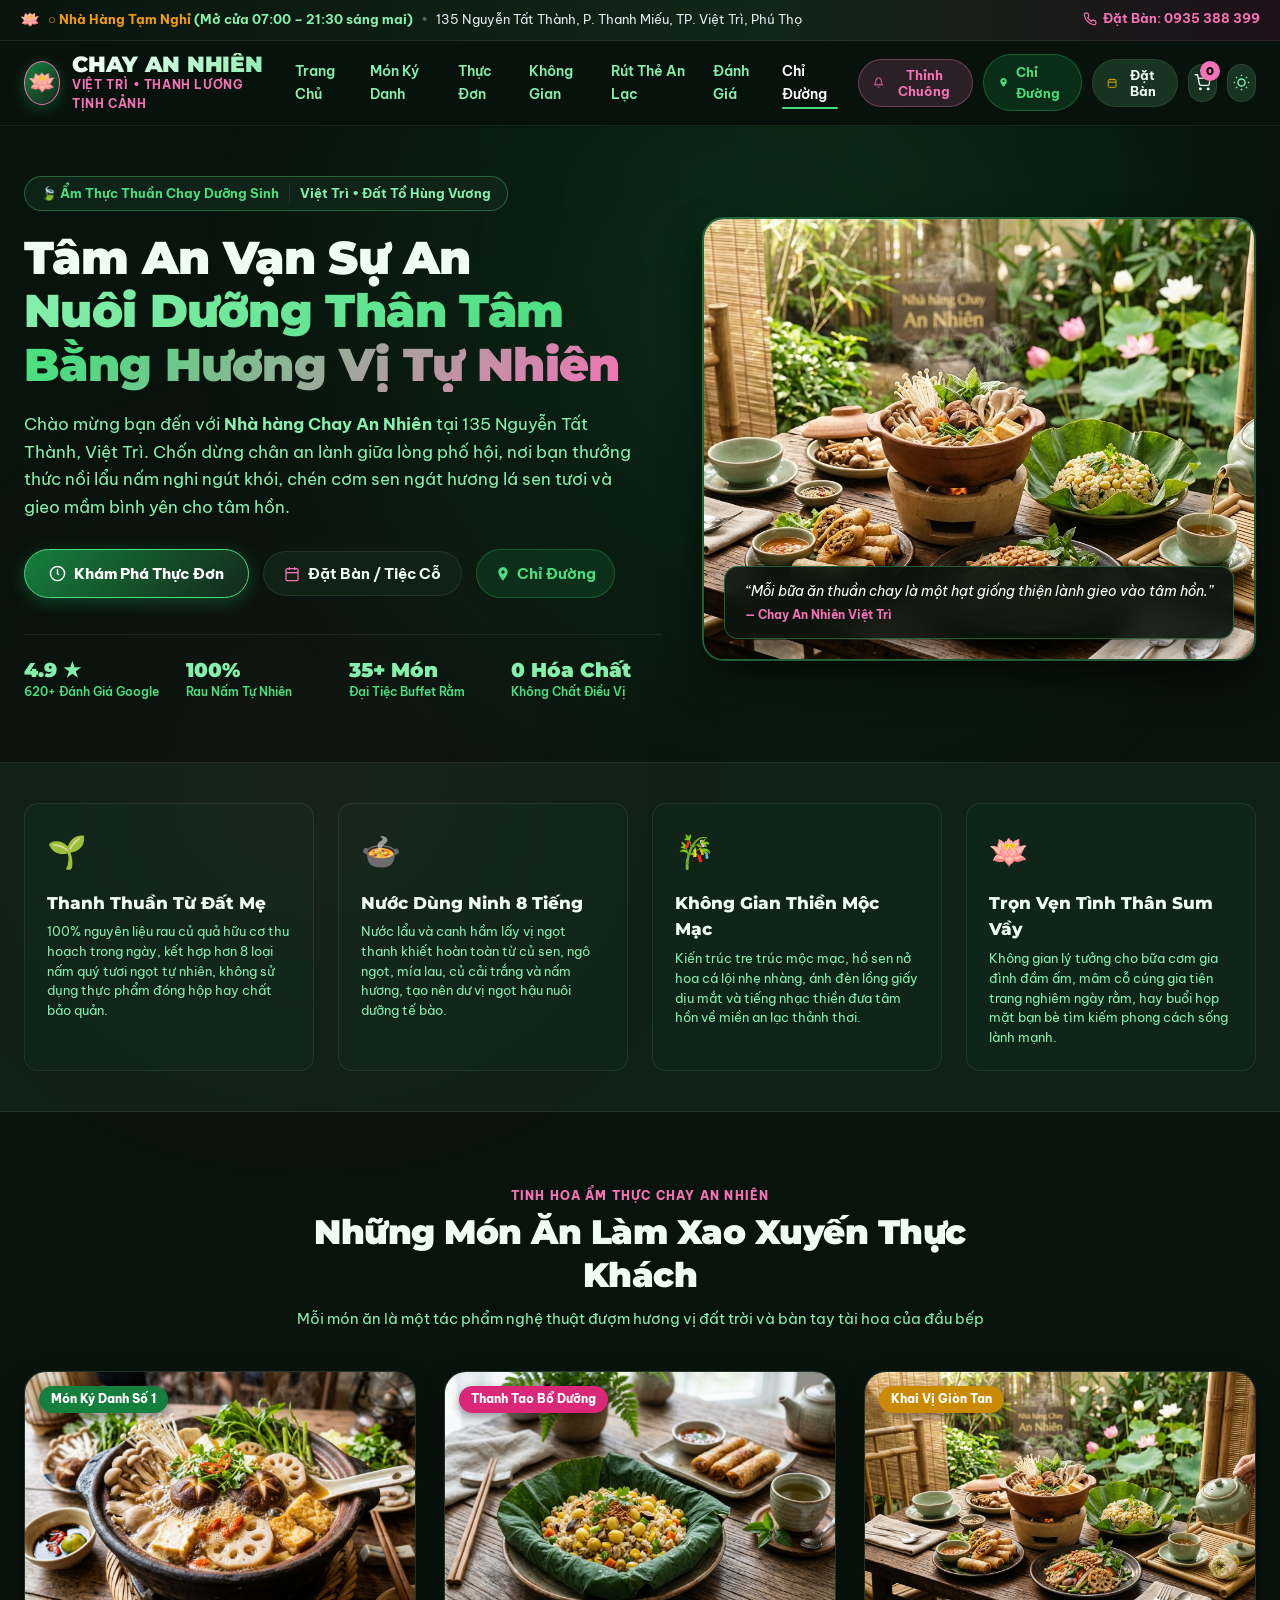
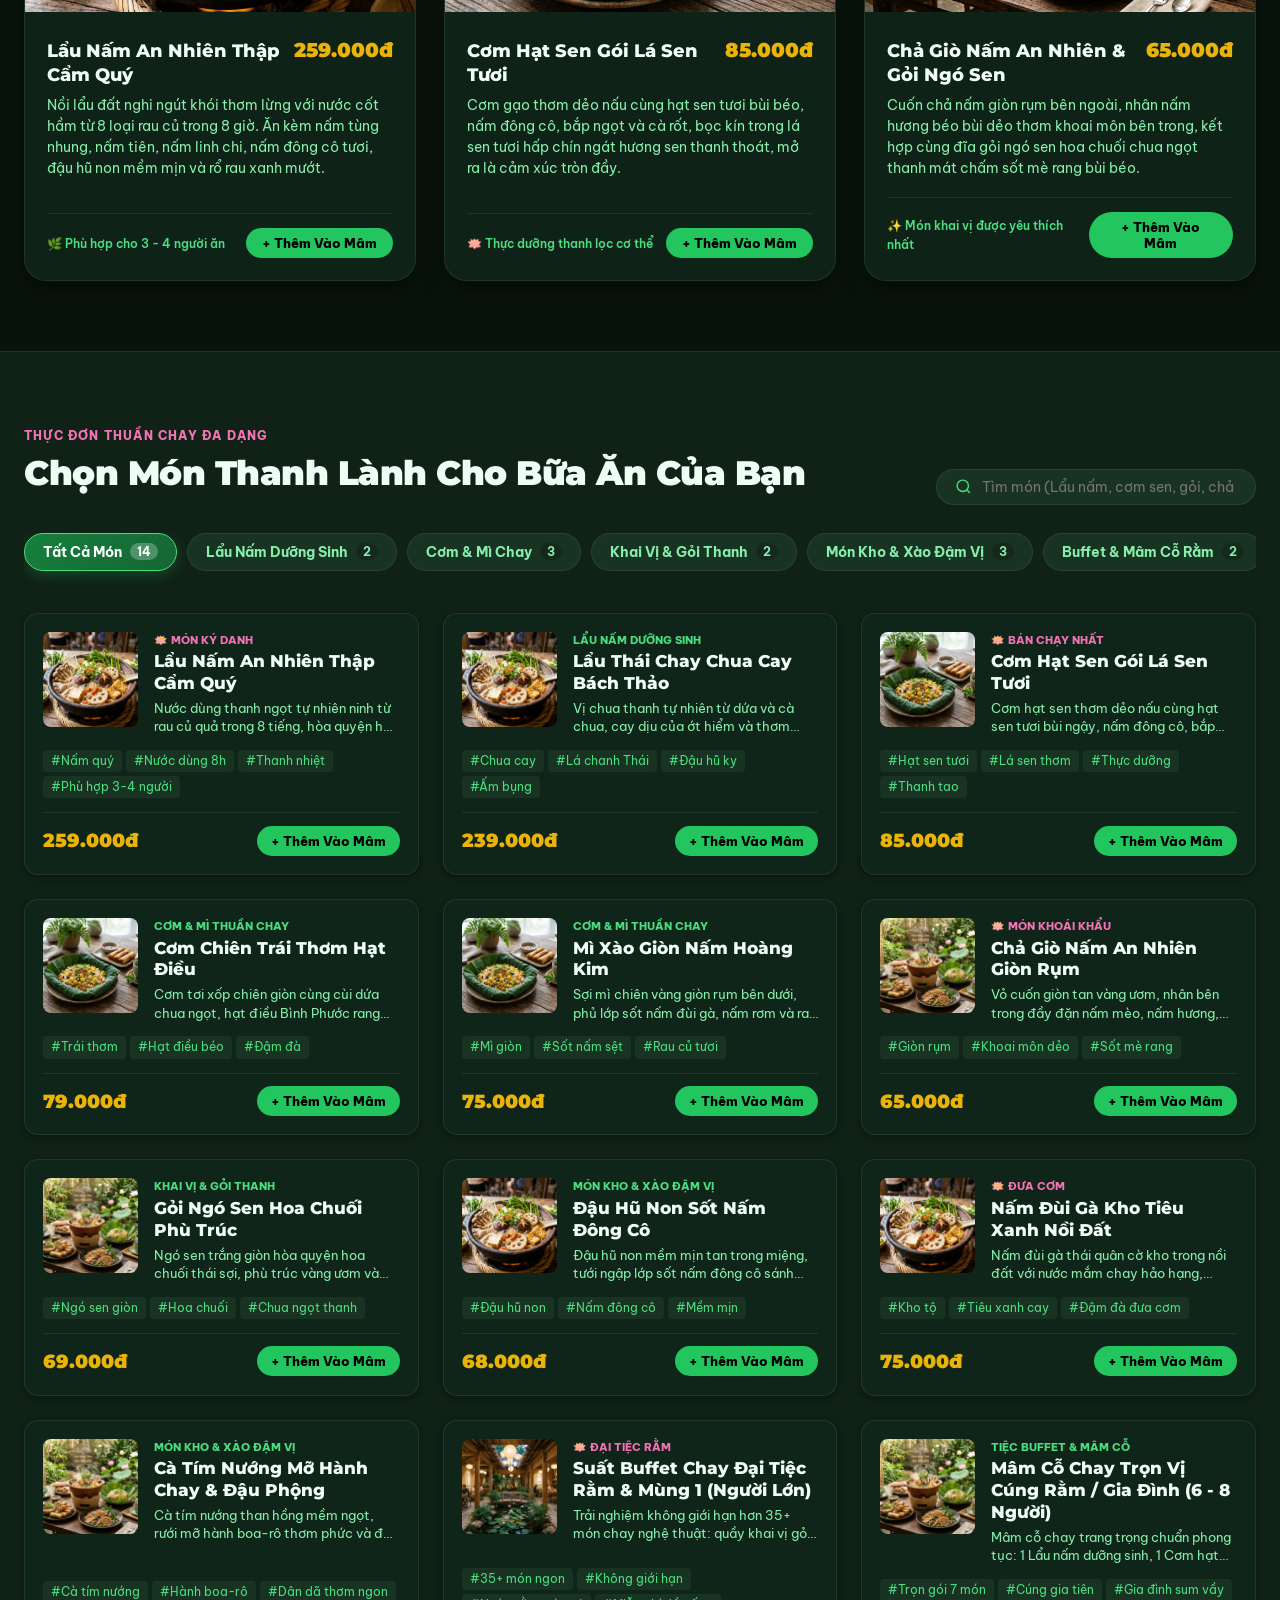
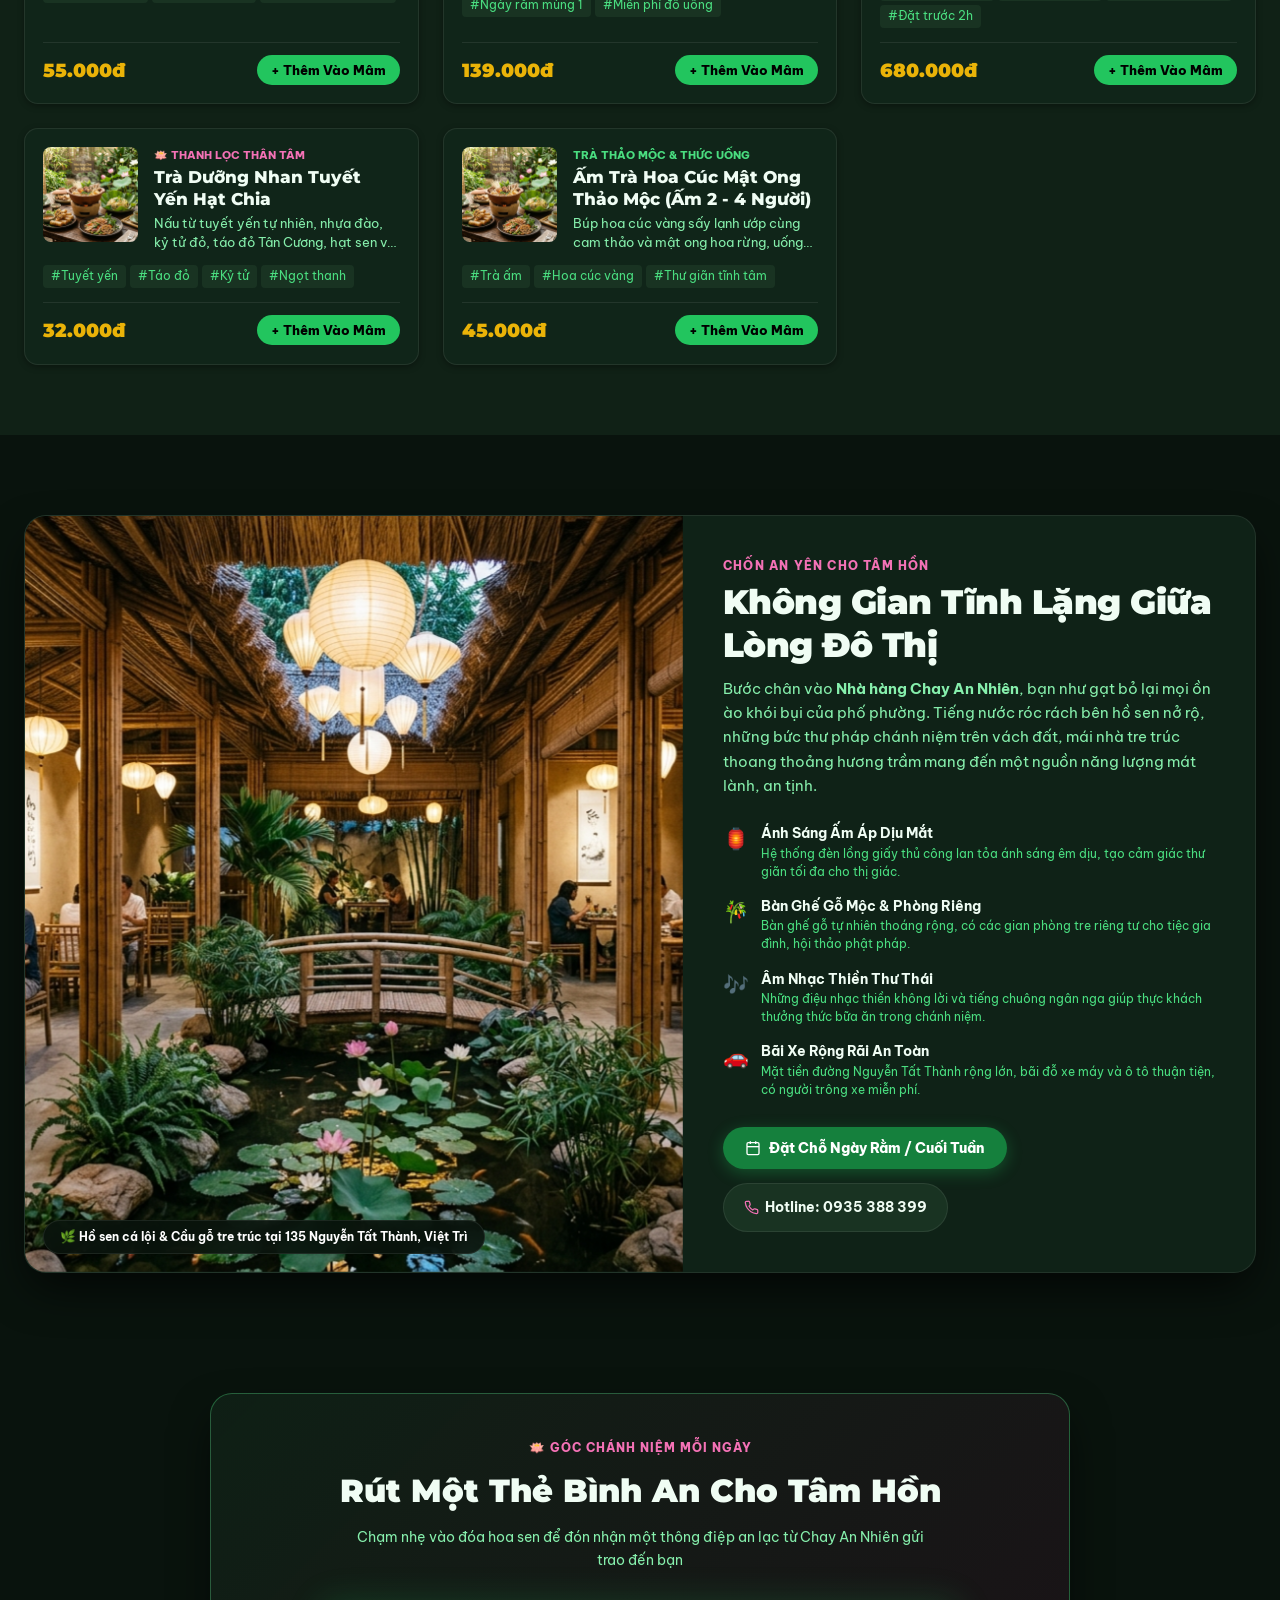
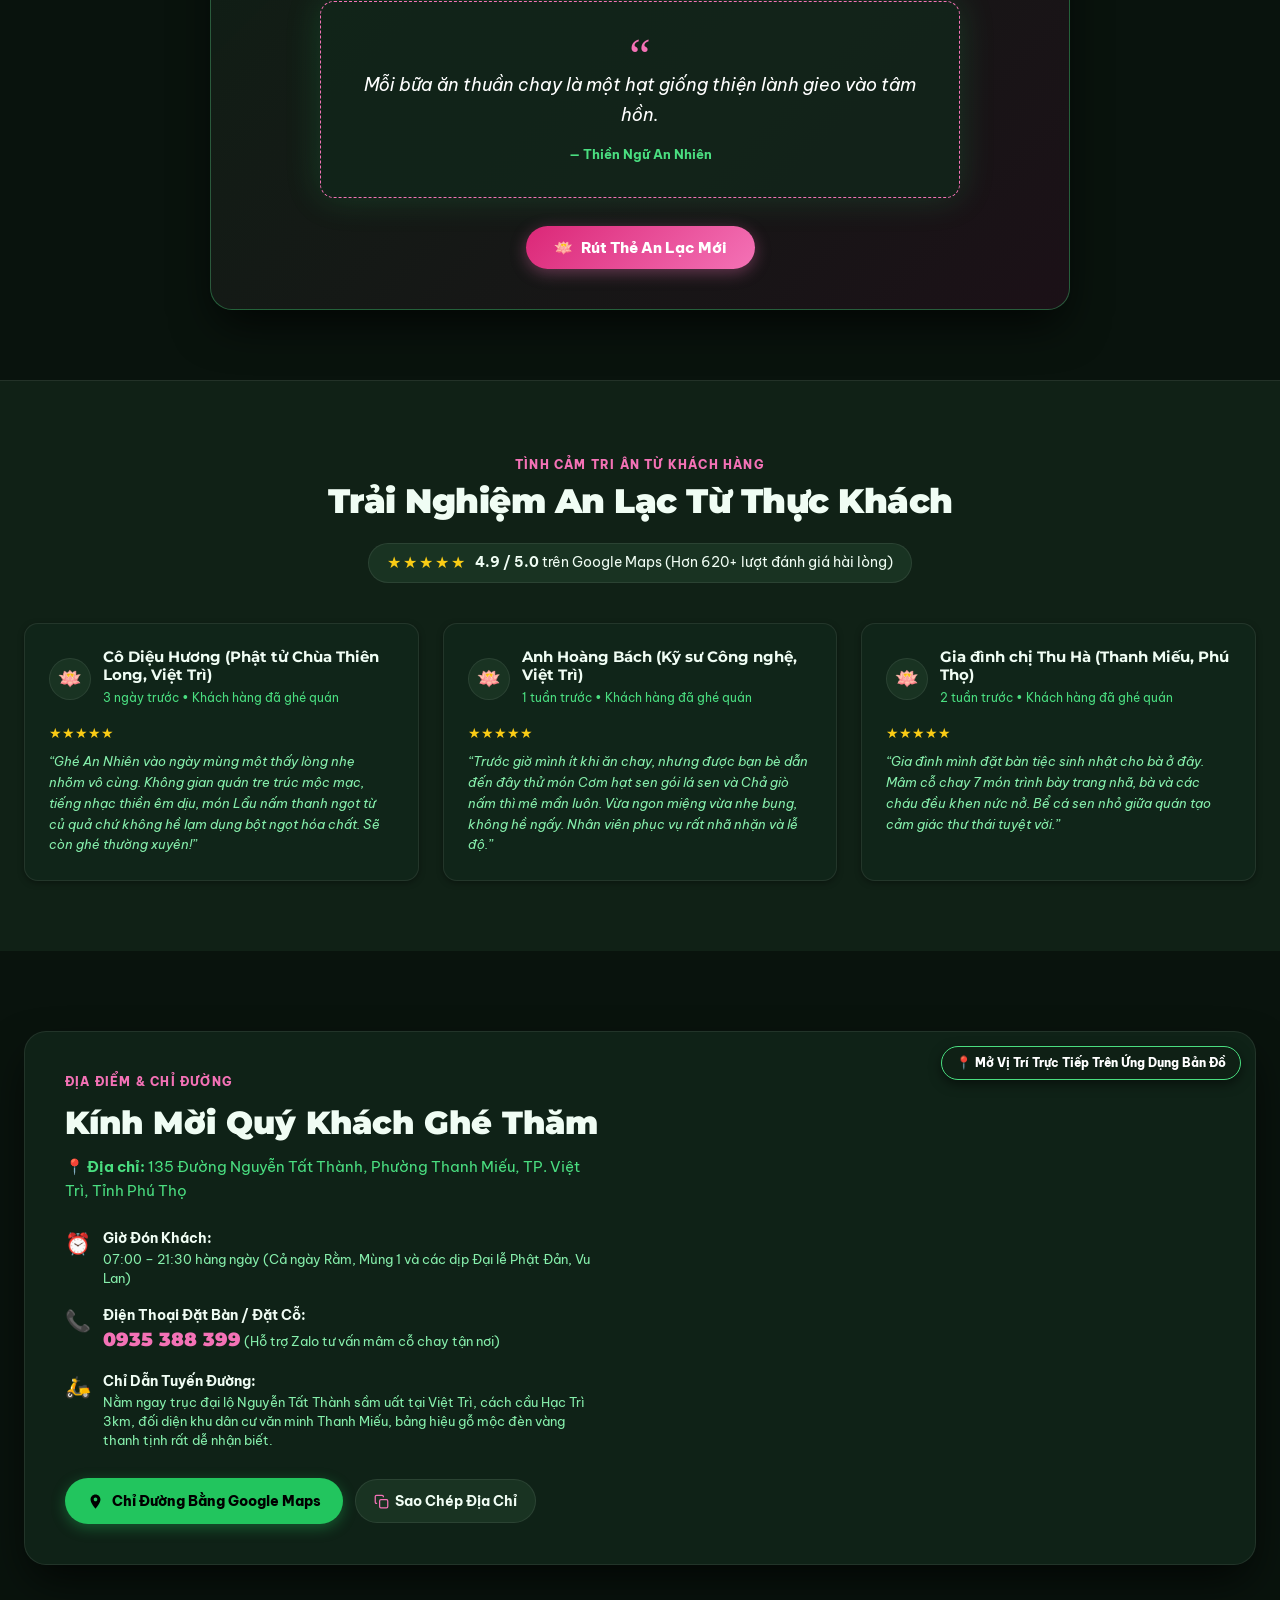
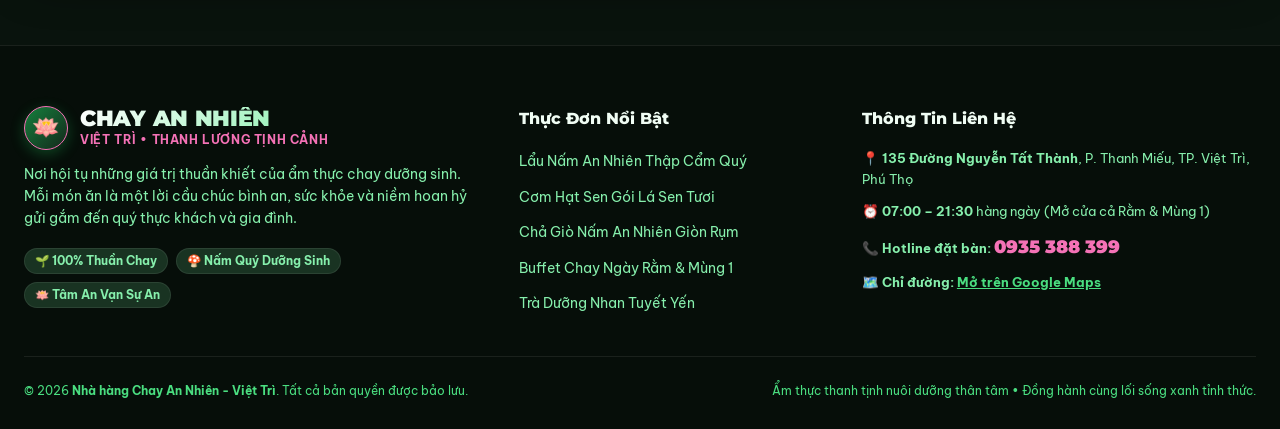
==== index.html @ 44a7d7c7 "feat: Nha hang Chay An Nhien website" ====
<!DOCTYPE html>
<html lang="vi" data-theme="dark">
<head>
  <meta charset="UTF-8">
  <meta name="viewport" content="width=device-width, initial-scale=1.0">
  <title>Nhà hàng Chay An Nhiên - Việt Trì | Không Gian Thanh Tịnh & Ẩm Thực Thuần Chay</title>
  <meta name="description" content="Nhà hàng Chay An Nhiên tại 135 Nguyễn Tất Thành, Việt Trì, Phú Thọ. Chuyên Lẩu nấm dưỡng sinh, Cơm sen gói lá sen, Buffet chay ngày rằm mùng 1 trong không gian tre trúc hồ sen thanh tịnh.">
  <meta property="og:title" content="Nhà hàng Chay An Nhiên - Việt Trì | Tâm An Vạn Sự An">
  <meta property="og:description" content="Thưởng thức hương vị thuần chay tự nhiên, lẩu nấm thanh ngọt, cơm hạt sen thơm lành và tìm về chốn bình yên cho tâm hồn giữa lòng thành phố Việt Trì.">
  <meta property="og:image" content="hero-chay.jpg">
  <link rel="icon" type="image/jpeg" href="hero-chay.jpg">

  <!-- Google Fonts: 100% Native Vietnamese Support (Be Vietnam Pro & Montserrat) -->
  <link rel="preconnect" href="https://fonts.googleapis.com">
  <link rel="preconnect" href="https://fonts.gstatic.com" crossorigin>
  <link href="https://fonts.googleapis.com/css2?family=Be+Vietnam+Pro:ital,wght@0,300;0,400;0,500;0,600;0,700;0,800;0,900;1,400;1,600;1,700&family=Montserrat:ital,wght@0,500;0,600;0,700;0,800;0,900;1,600;1,700&display=swap" rel="stylesheet">

  <link rel="stylesheet" href="style.css">
</head>
<body>

  <!-- Background Ambient Glow & Floating Lotus Elements -->
  <div class="ambient-glow glow-forest"></div>
  <div class="ambient-glow glow-lotus"></div>

  <!-- Top Mindfulness Bar -->
  <aside class="top-zen-bar">
    <div class="zen-bar-container">
      <div class="zen-live-group">
        <span class="zen-lotus-icon">🪷</span>
        <span class="zen-status-text" id="liveOpenStatus">Đang Mở Cửa Đón Khách (07:00 – 21:30)</span>
        <span class="zen-dot">•</span>
        <span class="zen-address-sub">135 Nguyễn Tất Thành, P. Thanh Miếu, TP. Việt Trì, Phú Thọ</span>
      </div>
      <div class="zen-hotline-group">
        <a href="tel:0935388399" class="top-zen-phone">
          <svg viewBox="0 0 24 24" fill="none" stroke="currentColor" stroke-width="2"><path d="M22 16.92v3a2 2 0 0 1-2.18 2 19.79 19.79 0 0 1-8.63-3.07 19.5 19.5 0 0 1-6-6 19.79 19.79 0 0 1-3.07-8.67A2 2 0 0 1 4.11 2h3a2 2 0 0 1 2 1.72 12.84 12.84 0 0 0 .7 2.81 2 2 0 0 1-.45 2.11L8.09 9.91a16 16 0 0 0 6 6l1.27-1.27a2 2 0 0 1 2.11-.45 12.84 12.84 0 0 0 2.81.7A2 2 0 0 1 22 16.92z"></path></svg>
          Đặt Bàn: 0935 388 399
        </a>
      </div>
    </div>
  </aside>

  <!-- Sticky Main Header -->
  <header class="main-header" id="mainHeader">
    <div class="header-container">
      <a href="#" class="brand-logo">
        <div class="lotus-emblem">
          <span class="lotus-flower">🪷</span>
        </div>
        <div class="brand-text">
          <span class="brand-name">CHAY AN NHIÊN</span>
          <span class="brand-sub">Việt Trì • Thanh Lương Tịnh Cảnh</span>
        </div>
      </a>

      <!-- Desktop Navigation Menu -->
      <nav class="nav-links" id="navLinks">
        <a href="#heroSection" class="nav-item active">Trang Chủ</a>
        <a href="#spotlightSection" class="nav-item">Món Ký Danh</a>
        <a href="#menuSection" class="nav-item">Thực Đơn</a>
        <a href="#spaceSection" class="nav-item">Không Gian</a>
        <a href="#mindfulSection" class="nav-item">Rút Thẻ An Lạc</a>
        <a href="#reviewsSection" class="nav-item">Đánh Giá</a>
        <a href="#locationSection" class="nav-item">Chỉ Đường</a>
      </nav>

      <!-- Action Buttons -->
      <div class="header-actions">
        <!-- Interactive Mindfulness Bell Button (Plays gentle Tibetan singing bowl sound) -->
        <button class="btn-zen-bell" id="btnZenBell" title="Thỉnh chuông an lạc (Âm thanh thư giãn thiền định)">
          <svg viewBox="0 0 24 24" fill="none" stroke="currentColor" stroke-width="2">
            <path d="M18 8A6 6 0 0 0 6 8c0 7-3 9-3 9h18s-3-2-3-9"></path>
            <path d="M13.73 21a2 2 0 0 1-3.46 0"></path>
          </svg>
          <span class="bell-text">Thỉnh Chuông</span>
        </button>

        <!-- Google Maps Direction Button -->
        <a href="https://maps.app.goo.gl/jiUzPeL6tQKrjULy9" target="_blank" rel="noopener noreferrer" class="btn-maps-nav" title="Mở bản đồ Google Maps">
          <svg viewBox="0 0 24 24" fill="currentColor"><path d="M12 2C8.13 2 5 5.13 5 9c0 5.25 7 13 7 13s7-7.75 7-13c0-3.87-3.13-7-7-7zm0 9.5c-1.38 0-2.5-1.12-2.5-2.5s1.12-2.5 2.5-2.5 2.5 1.12 2.5 2.5-1.12 2.5-2.5 2.5z"/></svg>
          <span class="btn-nav-text">Chỉ Đường</span>
        </a>

        <!-- Reserve Table Trigger Button -->
        <button class="btn-reserve-nav" id="btnOpenReserveModal">
          <svg viewBox="0 0 24 24" fill="none" stroke="currentColor" stroke-width="2"><rect x="3" y="4" width="18" height="18" rx="2" ry="2"></rect><line x1="16" y1="2" x2="16" y2="6"></line><line x1="8" y1="2" x2="8" y2="6"></line><line x1="3" y1="10" x2="21" y2="10"></line></svg>
          <span class="btn-nav-text">Đặt Bàn</span>
        </button>

        <!-- Cart Tray Trigger Button -->
        <button class="btn-cart-nav" id="btnOpenCartDrawer" title="Xem mâm món ăn đã chọn">
          <svg viewBox="0 0 24 24" fill="none" stroke="currentColor" stroke-width="2">
            <circle cx="9" cy="21" r="1"></circle>
            <circle cx="20" cy="21" r="1"></circle>
            <path d="M1 1h4l2.68 13.39a2 2 0 0 0 2 1.61h9.72a2 2 0 0 0 2-1.61L23 6H6"></path>
          </svg>
          <span class="cart-badge-count" id="cartCountBadge">0</span>
        </button>

        <!-- Theme Toggle -->
        <button class="btn-theme-toggle" id="btnThemeToggle" title="Chuyển chế độ giao diện">
          <svg class="sun-icon" viewBox="0 0 24 24" fill="none" stroke="currentColor" stroke-width="2"><circle cx="12" cy="12" r="5"></circle><line x1="12" y1="1" x2="12" y2="3"></line><line x1="12" y1="21" x2="12" y2="23"></line><line x1="4.22" y1="4.22" x2="5.64" y2="5.64"></line><line x1="18.36" y1="18.36" x2="19.78" y2="19.78"></line><line x1="1" y1="12" x2="3" y2="12"></line><line x1="21" y1="12" x2="23" y2="12"></line><line x1="4.22" y1="19.78" x2="5.64" y2="18.36"></line><line x1="18.36" y1="5.64" x2="19.78" y2="4.22"></line></svg>
          <svg class="moon-icon" viewBox="0 0 24 24" fill="none" stroke="currentColor" stroke-width="2"><path d="M21 12.79A9 9 0 1 1 11.21 3 7 7 0 0 0 21 12.79z"></path></svg>
        </button>
      </div>
    </div>
  </header>

  <main>
    <!-- Hero Section -->
    <section class="hero-section" id="heroSection">
      <div class="hero-container">
        
        <div class="hero-content">
          <div class="hero-tag-pill">
            <span class="pill-leaf">🍃 Ẩm Thực Thuần Chay Dưỡng Sinh</span>
            <span class="pill-city">Việt Trì &bull; Đất Tổ Hùng Vương</span>
          </div>

          <h1 class="hero-title">
            Tâm An Vạn Sự An <br>
            <span class="gradient-zen">Nuôi Dưỡng Thân Tâm Bằng Hương Vị Tự Nhiên</span>
          </h1>

          <p class="hero-desc">
            Chào mừng bạn đến với <strong>Nhà hàng Chay An Nhiên</strong> tại 135 Nguyễn Tất Thành, Việt Trì. Chốn dừng chân an lành giữa lòng phố hội, nơi bạn thưởng thức nồi lẩu nấm nghi ngút khói, chén cơm sen ngát hương lá sen tươi và gieo mầm bình yên cho tâm hồn.
          </p>

          <div class="hero-cta-row">
            <a href="#menuSection" class="btn-zen-primary">
              <svg viewBox="0 0 24 24" fill="none" stroke="currentColor" stroke-width="2"><circle cx="12" cy="12" r="10"></circle><polyline points="12 6 12 12 14 14"></polyline></svg>
              <span>Khám Phá Thực Đơn</span>
            </a>

            <button class="btn-zen-secondary" id="btnHeroReserve">
              <svg viewBox="0 0 24 24" fill="none" stroke="currentColor" stroke-width="2"><rect x="3" y="4" width="18" height="18" rx="2" ry="2"></rect><line x1="16" y1="2" x2="16" y2="6"></line><line x1="8" y1="2" x2="8" y2="6"></line><line x1="3" y1="10" x2="21" y2="10"></line></svg>
              <span>Đặt Bàn / Tiệc Cỗ</span>
            </button>

            <a href="https://maps.app.goo.gl/jiUzPeL6tQKrjULy9" target="_blank" rel="noopener noreferrer" class="btn-zen-map">
              <svg viewBox="0 0 24 24" fill="currentColor"><path d="M12 2C8.13 2 5 5.13 5 9c0 5.25 7 13 7 13s7-7.75 7-13c0-3.87-3.13-7-7-7zm0 9.5c-1.38 0-2.5-1.12-2.5-2.5s1.12-2.5 2.5-2.5 2.5 1.12 2.5 2.5-1.12 2.5-2.5 2.5z"/></svg>
              <span>Chỉ Đường</span>
            </a>
          </div>

          <!-- Hero Metrics -->
          <div class="hero-metrics-grid">
            <div class="metric-item">
              <span class="metric-number">4.9 ★</span>
              <span class="metric-label">620+ Đánh Giá Google</span>
            </div>
            <div class="metric-item">
              <span class="metric-number">100%</span>
              <span class="metric-label">Rau Nấm Tự Nhiên</span>
            </div>
            <div class="metric-item">
              <span class="metric-number">35+ Món</span>
              <span class="metric-label">Đại Tiệc Buffet Rằm</span>
            </div>
            <div class="metric-item">
              <span class="metric-number">0 Hóa Chất</span>
              <span class="metric-label">Không Chất Điều Vị</span>
            </div>
          </div>
        </div>

        <!-- Hero Visual Showcase -->
        <div class="hero-image-wrapper">
          <div class="hero-image-card">
            <img src="hero-chay.jpg" alt="Mâm cỗ chay thanh tịnh tại Nhà hàng Chay An Nhiên Việt Trì" class="hero-main-img">
            <div class="hero-floating-quote">
              <p class="quote-text">&ldquo;Mỗi bữa ăn thuần chay là một hạt giống thiện lành gieo vào tâm hồn.&rdquo;</p>
              <span class="quote-sign">— Chay An Nhiên Việt Trì</span>
            </div>
          </div>
        </div>

      </div>
    </section>

    <!-- Four Pillars of An Nhiên Section -->
    <section class="pillars-section">
      <div class="section-container">
        <div class="pillars-grid">
          <div class="pillar-card">
            <div class="pillar-icon">🌱</div>
            <h3 class="pillar-title">Thanh Thuần Từ Đất Mẹ</h3>
            <p class="pillar-desc">
              100% nguyên liệu rau củ quả hữu cơ thu hoạch trong ngày, kết hợp hơn 8 loại nấm quý tươi ngọt tự nhiên, không sử dụng thực phẩm đóng hộp hay chất bảo quản.
            </p>
          </div>

          <div class="pillar-card">
            <div class="pillar-icon">🍲</div>
            <h3 class="pillar-title">Nước Dùng Ninh 8 Tiếng</h3>
            <p class="pillar-desc">
              Nước lẩu và canh hầm lấy vị ngọt thanh khiết hoàn toàn từ củ sen, ngô ngọt, mía lau, củ cải trắng và nấm hương, tạo nên dư vị ngọt hậu nuôi dưỡng tế bào.
            </p>
          </div>

          <div class="pillar-card">
            <div class="pillar-icon">🎋</div>
            <h3 class="pillar-title">Không Gian Thiền Mộc Mạc</h3>
            <p class="pillar-desc">
              Kiến trúc tre trúc mộc mạc, hồ sen nở hoa cá lội nhẹ nhàng, ánh đèn lồng giấy dịu mắt và tiếng nhạc thiền đưa tâm hồn về miền an lạc thảnh thơi.
            </p>
          </div>

          <div class="pillar-card">
            <div class="pillar-icon">🪷</div>
            <h3 class="pillar-title">Trọn Vẹn Tình Thân Sum Vầy</h3>
            <p class="pillar-desc">
              Không gian lý tưởng cho bữa cơm gia đình đầm ấm, mâm cỗ cúng gia tiên trang nghiêm ngày rằm, hay buổi họp mặt bạn bè tìm kiếm phong cách sống lành mạnh.
            </p>
          </div>
        </div>
      </div>
    </section>

    <!-- Signature Spotlight Dishes Section -->
    <section class="spotlight-section" id="spotlightSection">
      <div class="section-container">
        <div class="section-header-center">
          <span class="section-subtitle">TINH HOA ẨM THỰC CHAY AN NHIÊN</span>
          <h2 class="section-title">Những Món Ăn Làm Xao Xuyến Thực Khách</h2>
          <p class="section-desc">Mỗi món ăn là một tác phẩm nghệ thuật đượm hương vị đất trời và bàn tay tài hoa của đầu bếp</p>
        </div>

        <div class="spotlight-grid">
          <!-- Spotlight Dish 1: Lẩu Nấm Dưỡng Sinh -->
          <article class="spotlight-card">
            <div class="spotlight-img-wrap">
              <img src="lau-nam.jpg" alt="Lẩu Nấm An Nhiên Thập Cẩm Quý" loading="lazy">
              <span class="spotlight-tag">Món Ký Danh Số 1</span>
            </div>
            <div class="spotlight-body">
              <div class="dish-title-row">
                <h3 class="dish-name">Lẩu Nấm An Nhiên Thập Cẩm Quý</h3>
                <span class="dish-price">259.000đ</span>
              </div>
              <p class="dish-desc">
                Nồi lẩu đất nghi ngút khói thơm lừng với nước cốt hầm từ 8 loại rau củ trong 8 giờ. Ăn kèm nấm tùng nhung, nấm tiên, nấm linh chi, nấm đông cô tươi, đậu hũ non mềm mịn và rổ rau xanh mướt.
              </p>
              <div class="spotlight-card-footer">
                <span class="portion-info">🌿 Phù hợp cho 3 - 4 người ăn</span>
                <button class="btn-spotlight-add" data-add-dish="ln-01">
                  <span>+ Thêm Vào Mâm</span>
                </button>
              </div>
            </div>
          </article>

          <!-- Spotlight Dish 2: Cơm Lá Sen -->
          <article class="spotlight-card">
            <div class="spotlight-img-wrap">
              <img src="com-la-sen.jpg" alt="Cơm Hạt Sen Gói Lá Sen Tươi" loading="lazy">
              <span class="spotlight-tag pink">Thanh Tao Bổ Dưỡng</span>
            </div>
            <div class="spotlight-body">
              <div class="dish-title-row">
                <h3 class="dish-name">Cơm Hạt Sen Gói Lá Sen Tươi</h3>
                <span class="dish-price">85.000đ</span>
              </div>
              <p class="dish-desc">
                Cơm gạo thơm dẻo nấu cùng hạt sen tươi bùi béo, nấm đông cô, bắp ngọt và cà rốt, bọc kín trong lá sen tươi hấp chín ngát hương sen thanh thoát, mở ra là cảm xúc tròn đầy.
              </p>
              <div class="spotlight-card-footer">
                <span class="portion-info">🪷 Thực dưỡng thanh lọc cơ thể</span>
                <button class="btn-spotlight-add" data-add-dish="com-01">
                  <span>+ Thêm Vào Mâm</span>
                </button>
              </div>
            </div>
          </article>

          <!-- Spotlight Dish 3: Chả Giò Nấm & Gỏi Ngó Sen -->
          <article class="spotlight-card">
            <div class="spotlight-img-wrap">
              <img src="hero-chay.jpg" alt="Chả Giò Nấm An Nhiên Giòn Rụm" loading="lazy">
              <span class="spotlight-tag gold">Khai Vị Giòn Tan</span>
            </div>
            <div class="spotlight-body">
              <div class="dish-title-row">
                <h3 class="dish-name">Chả Giò Nấm An Nhiên & Gỏi Ngó Sen</h3>
                <span class="dish-price">65.000đ</span>
              </div>
              <p class="dish-desc">
                Cuốn chả nấm giòn rụm bên ngoài, nhân nấm hương béo bùi dẻo thơm khoai môn bên trong, kết hợp cùng đĩa gỏi ngó sen hoa chuối chua ngọt thanh mát chấm sốt mè rang bùi béo.
              </p>
              <div class="spotlight-card-footer">
                <span class="portion-info">✨ Món khai vị được yêu thích nhất</span>
                <button class="btn-spotlight-add" data-add-dish="kh-01">
                  <span>+ Thêm Vào Mâm</span>
                </button>
              </div>
            </div>
          </article>
        </div>
      </div>
    </section>

    <!-- Interactive Menu Section -->
    <section class="menu-section" id="menuSection">
      <div class="section-container">
        <div class="menu-header-flex">
          <div>
            <span class="section-subtitle">THỰC ĐƠN THUẦN CHAY ĐA DẠNG</span>
            <h2 class="section-title">Chọn Món Thanh Lành Cho Bữa Ăn Của Bạn</h2>
          </div>

          <!-- Live Search Input -->
          <div class="menu-search-wrapper">
            <svg viewBox="0 0 24 24" fill="none" stroke="currentColor" stroke-width="2">
              <circle cx="11" cy="11" r="8"></circle>
              <line x1="21" y1="21" x2="16.65" y2="16.65"></line>
            </svg>
            <input type="text" id="menuSearchInput" placeholder="Tìm món (Lẩu nấm, cơm sen, gỏi, chả giò, mâm cỗ, trà...)...">
          </div>
        </div>

        <!-- Category Tabs -->
        <div class="category-pills-bar">
          <div class="category-pills-scroll" id="categoryPills">
            <button class="cat-pill active" data-cat="all">
              <span>Tất Cả Món</span>
              <span class="pill-badge" id="countAll">14</span>
            </button>
            <button class="cat-pill" data-cat="hotpot">
              <span>Lẩu Nấm Dưỡng Sinh</span>
              <span class="pill-badge" id="countHotpot">2</span>
            </button>
            <button class="cat-pill" data-cat="rice-noodle">
              <span>Cơm & Mì Chay</span>
              <span class="pill-badge" id="countRice">3</span>
            </button>
            <button class="cat-pill" data-cat="appetizer">
              <span>Khai Vị & Gỏi Thanh</span>
              <span class="pill-badge" id="countAppetizer">3</span>
            </button>
            <button class="cat-pill" data-cat="main-dish">
              <span>Món Kho & Xào Đậm Vị</span>
              <span class="pill-badge" id="countMain">2</span>
            </button>
            <button class="cat-pill" data-cat="buffet">
              <span>Buffet & Mâm Cỗ Rằm</span>
              <span class="pill-badge" id="countBuffet">2</span>
            </button>
            <button class="cat-pill" data-cat="drinks">
              <span>Trà Thảo Mộc</span>
              <span class="pill-badge" id="countDrinks">2</span>
            </button>
          </div>
        </div>

        <!-- Menu Cards Grid Container -->
        <div class="menu-grid" id="menuGrid">
          <!-- Dynamically populated by app.js -->
        </div>

        <!-- Empty State -->
        <div class="menu-empty-state" id="menuEmptyState" style="display:none;">
          <div class="empty-lotus">🪷</div>
          <h3>Không tìm thấy món ăn phù hợp</h3>
          <p>Hãy thử tìm bằng từ khóa khác hoặc bấm nút bên dưới để xem lại toàn bộ thực đơn.</p>
          <button class="btn-reset-menu" id="btnResetMenu">Xem Toàn Bộ Thực Đơn</button>
        </div>

      </div>
    </section>

    <!-- Zen Restaurant Space Gallery Section -->
    <section class="space-section" id="spaceSection">
      <div class="section-container">
        <div class="space-showcase-card">
          <div class="space-image-side">
            <img src="khong-gian.jpg" alt="Không gian Nhà hàng Chay An Nhiên Việt Trì thanh tịnh bên hồ sen" class="space-hero-image">
            <div class="space-caption-badge">
              <span>🌿 Hồ sen cá lội & Cầu gỗ tre trúc tại 135 Nguyễn Tất Thành, Việt Trì</span>
            </div>
          </div>

          <div class="space-info-side">
            <span class="section-subtitle">CHỐN AN YÊN CHO TÂM HỒN</span>
            <h2 class="section-title">Không Gian Tĩnh Lặng Giữa Lòng Đô Thị</h2>
            <p class="space-text">
              Bước chân vào <strong>Nhà hàng Chay An Nhiên</strong>, bạn như gạt bỏ lại mọi ồn ào khói bụi của phố phường. Tiếng nước róc rách bên hồ sen nở rộ, những bức thư pháp chánh niệm trên vách đất, mái nhà tre trúc thoang thoảng hương trầm mang đến một nguồn năng lượng mát lành, an tịnh.
            </p>

            <div class="space-features-list">
              <div class="s-feat-item">
                <span class="s-feat-icon">🏮</span>
                <div>
                  <strong>Ánh Sáng Ấm Áp Dịu Mắt</strong>
                  <p>Hệ thống đèn lồng giấy thủ công lan tỏa ánh sáng êm dịu, tạo cảm giác thư giãn tối đa cho thị giác.</p>
                </div>
              </div>

              <div class="s-feat-item">
                <span class="s-feat-icon">🎋</span>
                <div>
                  <strong>Bàn Ghế Gỗ Mộc & Phòng Riêng</strong>
                  <p>Bàn ghế gỗ tự nhiên thoáng rộng, có các gian phòng tre riêng tư cho tiệc gia đình, hội thảo phật pháp.</p>
                </div>
              </div>

              <div class="s-feat-item">
                <span class="s-feat-icon">🎶</span>
                <div>
                  <strong>Âm Nhạc Thiền Thư Thái</strong>
                  <p>Những điệu nhạc thiền không lời và tiếng chuông ngân nga giúp thực khách thưởng thức bữa ăn trong chánh niệm.</p>
                </div>
              </div>

              <div class="s-feat-item">
                <span class="s-feat-icon">🚗</span>
                <div>
                  <strong>Bãi Xe Rộng Rãi An Toàn</strong>
                  <p>Mặt tiền đường Nguyễn Tất Thành rộng lớn, bãi đỗ xe máy và ô tô thuận tiện, có người trông xe miễn phí.</p>
                </div>
              </div>
            </div>

            <div class="space-cta-group">
              <button class="btn-space-reserve" id="btnSpaceReserve">
                <svg viewBox="0 0 24 24" fill="none" stroke="currentColor" stroke-width="2"><rect x="3" y="4" width="18" height="18" rx="2" ry="2"></rect><line x1="16" y1="2" x2="16" y2="6"></line><line x1="8" y1="2" x2="8" y2="6"></line><line x1="3" y1="10" x2="21" y2="10"></line></svg>
                <span>Đặt Chỗ Ngày Rằm / Cuối Tuần</span>
              </button>

              <a href="tel:0935388399" class="btn-space-call">
                <svg viewBox="0 0 24 24" fill="none" stroke="currentColor" stroke-width="2"><path d="M22 16.92v3a2 2 0 0 1-2.18 2 19.79 19.79 0 0 1-8.63-3.07 19.5 19.5 0 0 1-6-6 19.79 19.79 0 0 1-3.07-8.67A2 2 0 0 1 4.11 2h3a2 2 0 0 1 2 1.72 12.84 12.84 0 0 0 .7 2.81 2 2 0 0 1-.45 2.11L8.09 9.91a16 16 0 0 0 6 6l1.27-1.27a2 2 0 0 1 2.11-.45 12.84 12.84 0 0 0 2.81.7A2 2 0 0 1 22 16.92z"></path></svg>
                <span>Hotline: 0935 388 399</span>
              </a>
            </div>
          </div>
        </div>
      </div>
    </section>

    <!-- Interactive Feature: Mindful Quote Drawing (Rút Thẻ Bình An) -->
    <section class="mindful-section" id="mindfulSection">
      <div class="section-container">
        <div class="mindful-card">
          <div class="mindful-header">
            <span class="zen-flower-badge">🪷 GÓC CHÁNH NIỆM MỖI NGÀY</span>
            <h2 class="mindful-title">Rút Một Thẻ Bình An Cho Tâm Hồn</h2>
            <p class="mindful-sub">Chạm nhẹ vào đóa hoa sen để đón nhận một thông điệp an lạc từ Chay An Nhiên gửi trao đến bạn</p>
          </div>

          <div class="mindful-card-display" id="mindfulCardDisplay">
            <div class="mindful-quote-content">
              <span class="quote-symbol">&ldquo;</span>
              <p class="active-quote-text" id="activeQuoteText">Mỗi bữa ăn thuần chay là một hạt giống thiện lành gieo vào tâm hồn.</p>
              <span class="active-quote-author" id="activeQuoteAuthor">— Thiền Ngữ An Nhiên</span>
            </div>
          </div>

          <div class="mindful-action-center">
            <button class="btn-draw-card" id="btnDrawCard">
              <span class="draw-icon">🪷</span>
              <span>Rút Thẻ An Lạc Mới</span>
            </button>
          </div>
        </div>
      </div>
    </section>

    <!-- Real Reviews Section (4.9/5 Stars on Google Maps) -->
    <section class="reviews-section" id="reviewsSection">
      <div class="section-container">
        <div class="section-header-center">
          <span class="section-subtitle">TÌNH CẢM TRI ÂN TỪ KHÁCH HÀNG</span>
          <h2 class="section-title">Trải Nghiệm An Lạc Từ Thực Khách</h2>
          <div class="rating-badge-pill">
            <span class="stars-gold">★★★★★</span>
            <span><strong>4.9 / 5.0</strong> trên Google Maps (Hơn 620+ lượt đánh giá hài lòng)</span>
          </div>
        </div>

        <div class="reviews-grid" id="reviewsGrid">
          <!-- Rendered by app.js -->
        </div>
      </div>
    </section>

    <!-- Location & Google Maps Section -->
    <section class="location-section" id="locationSection">
      <div class="section-container">
        <div class="location-wrapper-card">
          <div class="loc-text-col">
            <span class="section-subtitle">ĐỊA ĐIỂM & CHỈ ĐƯỜNG</span>
            <h2 class="loc-title">Kính Mời Quý Khách Ghé Thăm</h2>
            <p class="loc-full-address">
              📍 <strong>Địa chỉ:</strong> 135 Đường Nguyễn Tất Thành, Phường Thanh Miếu, TP. Việt Trì, Tỉnh Phú Thọ
            </p>

            <div class="loc-info-items">
              <div class="loc-info-row">
                <span class="loc-row-icon">⏰</span>
                <div>
                  <strong>Giờ Đón Khách:</strong>
                  <p>07:00 – 21:30 hàng ngày (Cả ngày Rằm, Mùng 1 và các dịp Đại lễ Phật Đản, Vu Lan)</p>
                </div>
              </div>

              <div class="loc-info-row">
                <span class="loc-row-icon">📞</span>
                <div>
                  <strong>Điện Thoại Đặt Bàn / Đặt Cỗ:</strong>
                  <p><a href="tel:0935388399" class="phone-highlight">0935 388 399</a> (Hỗ trợ Zalo tư vấn mâm cỗ chay tận nơi)</p>
                </div>
              </div>

              <div class="loc-info-row">
                <span class="loc-row-icon">🛵</span>
                <div>
                  <strong>Chỉ Dẫn Tuyến Đường:</strong>
                  <p>Nằm ngay trục đại lộ Nguyễn Tất Thành sầm uất tại Việt Trì, cách cầu Hạc Trì 3km, đối diện khu dân cư văn minh Thanh Miếu, bảng hiệu gỗ mộc đèn vàng thanh tịnh rất dễ nhận biết.</p>
                </div>
              </div>
            </div>

            <div class="loc-btns-row">
              <a href="https://maps.app.goo.gl/jiUzPeL6tQKrjULy9" target="_blank" rel="noopener noreferrer" class="btn-maps-action">
                <svg viewBox="0 0 24 24" fill="currentColor"><path d="M12 2C8.13 2 5 5.13 5 9c0 5.25 7 13 7 13s7-7.75 7-13c0-3.87-3.13-7-7-7zm0 9.5c-1.38 0-2.5-1.12-2.5-2.5s1.12-2.5 2.5-2.5 2.5 1.12 2.5 2.5-1.12 2.5-2.5 2.5z"/></svg>
                <span>Chỉ Đường Bằng Google Maps</span>
              </a>

              <button class="btn-copy-loc" id="btnCopyAddress">
                <svg viewBox="0 0 24 24" fill="none" stroke="currentColor" stroke-width="2"><rect x="9" y="9" width="13" height="13" rx="2" ry="2"></rect><path d="M5 15H4a2 2 0 0 1-2-2V4a2 2 0 0 1 2-2h9a2 2 0 0 1 2 2v1"></path></svg>
                <span>Sao Chép Địa Chỉ</span>
              </button>
            </div>
          </div>

          <!-- Google Maps Embed Pane -->
          <div class="loc-map-col">
            <div class="map-frame">
              <iframe 
                src="https://www.google.com/maps/embed?pb=!1m18!1m12!1m3!1d3720.892095908044!2d105.41765017585507!3d21.15765948332159!2m3!1f0!2f0!3f0!3m2!1i1024!2i768!4f13.1!3m3!1m2!1s0x3134f3004cde92c3%3A0x8f95722a1bc549c9!2zTmjDoCBow6BuZyBDaGF5IEFuIE5oacOqbiAtIFZp4buHdCBUcsOs!5e0!3m2!1svi!2s!4v1714500000000!5m2!1svi!2s" 
                width="100%" 
                height="100%" 
                style="border:0;" 
                allowfullscreen="" 
                loading="lazy" 
                referrerpolicy="no-referrer-when-downgrade"
                title="Bản đồ vị trí Nhà hàng Chay An Nhiên Việt Trì">
              </iframe>
              <a href="https://maps.app.goo.gl/jiUzPeL6tQKrjULy9" target="_blank" rel="noopener noreferrer" class="map-floating-pin">
                <span>📍 Mở Vị Trí Trực Tiếp Trên Ứng Dụng Bản Đồ</span>
              </a>
            </div>
          </div>
        </div>
      </div>
    </section>
  </main>

  <!-- Sticky Cart / Mâm Món Ăn Slide-in Drawer -->
  <div class="cart-drawer-overlay" id="cartDrawerOverlay" aria-hidden="true">
    <div class="cart-drawer-panel" role="dialog" aria-modal="true" aria-labelledby="cartDrawerTitle">
      <div class="cart-drawer-header">
        <div class="drawer-header-title">
          <span class="zen-lotus-badge">🪷</span>
          <h3 id="cartDrawerTitle">Mâm Món Ăn Đã Chọn</h3>
        </div>
        <button class="cart-drawer-close" id="btnCloseCartDrawer">&times;</button>
      </div>

      <div class="cart-drawer-body" id="cartItemsContainer">
        <!-- Injected by app.js -->
      </div>

      <div class="cart-drawer-footer">
        <div class="cart-total-line">
          <span>Tổng Tạm Tính:</span>
          <span class="cart-total-amount" id="cartTotalAmount">0đ</span>
        </div>
        <p class="cart-zen-note">🌱 Thực đơn thuần chay tự nhiên, nêm nếm thanh sạch nuôi dưỡng thân tâm.</p>
        
        <div class="cart-order-actions">
          <button class="btn-zalo-checkout" id="btnCheckoutZalo">
            <span class="zalo-tag">Zalo</span>
            <span>Gửi Thực Đơn Qua Zalo (0935 388 399)</span>
          </button>
          <a href="tel:0935388399" class="btn-call-checkout">
            <svg viewBox="0 0 24 24" fill="none" stroke="currentColor" stroke-width="2"><path d="M22 16.92v3a2 2 0 0 1-2.18 2 19.79 19.79 0 0 1-8.63-3.07 19.5 19.5 0 0 1-6-6 19.79 19.79 0 0 1-3.07-8.67A2 2 0 0 1 4.11 2h3a2 2 0 0 1 2 1.72 12.84 12.84 0 0 0 .7 2.81 2 2 0 0 1-.45 2.11L8.09 9.91a16 16 0 0 0 6 6l1.27-1.27a2 2 0 0 1 2.11-.45 12.84 12.84 0 0 0 2.81.7A2 2 0 0 1 22 16.92z"></path></svg>
            <span>Gọi Hotline Để Xác Nhận Mâm Cỗ</span>
          </a>
        </div>
      </div>
    </div>
  </div>

  <!-- Table Reservation Modal -->
  <div class="modal-overlay" id="reserveModalOverlay" aria-hidden="true">
    <div class="reserve-modal-card" role="dialog" aria-modal="true" aria-labelledby="modalReserveTitle">
      <div class="reserve-head">
        <div>
          <span class="zen-flower-tag">🪷 ĐẶT BÀN & MÂM CỖ CHAY</span>
          <h3 id="modalReserveTitle" class="reserve-title">Đặt Chỗ Trước Tại Chay An Nhiên</h3>
        </div>
        <button class="reserve-close" id="btnCloseReserveModal">&times;</button>
      </div>

      <form class="reserve-form" id="reserveForm">
        <div class="form-grid">
          <div class="form-group">
            <label for="resName">Họ và Tên (*):</label>
            <input type="text" id="resName" placeholder="VD: Cô Minh Tuệ, Anh Hoàng..." required>
          </div>

          <div class="form-group">
            <label for="resPhone">Số Điện Thoại (*):</label>
            <input type="tel" id="resPhone" placeholder="VD: 0935 xxx xxx" required>
          </div>

          <div class="form-group">
            <label for="resGuests">Số lượng thực khách (*):</label>
            <select id="resGuests">
              <option value="2">1 - 2 Người (Cặp đôi/Thanh tịnh)</option>
              <option value="4" selected>3 - 4 Người (Gia đình)</option>
              <option value="8">6 - 8 Người (Mâm cỗ sum vầy)</option>
              <option value="15">Trên 10 Người (Đoàn Phật tử / Hội nghị)</option>
            </select>
          </div>

          <div class="form-group">
            <label for="resType">Loại hình đặt bàn:</label>
            <select id="resType">
              <option value="daily">Bữa ăn gia đình thông thường</option>
              <option value="buffet">Tiệc Buffet Ngày Rằm / Mùng 1</option>
              <option value="co-chay">Mâm cỗ chay cúng gia tiên mang về</option>
              <option value="party">Tiệc sinh nhật / Báo hiếu</option>
            </select>
          </div>

          <div class="form-group full-col">
            <label for="resTime">Thời Gian Dự Kiến Đến (*):</label>
            <input type="datetime-local" id="resTime" required>
          </div>
        </div>

        <div class="form-group">
          <label for="resNote">Ghi chú khẩu vị / Nhu cầu đặc biệt:</label>
          <textarea id="resNote" rows="2" placeholder="VD: Đặt 1 nồi Lẩu nấm đặc biệt, ăn thực dưỡng ít dầu mỡ, chuẩn bị phòng riêng yên tĩnh..."></textarea>
        </div>

        <div class="reserve-footer">
          <p class="reserve-note">
            🌿 Nhà hàng giữ bàn trong 20 phút. Nếu quý khách có thay đổi lịch trình, xin vui lòng gọi hotline <strong>0935 388 399</strong> để nhà hàng chuẩn bị chu đáo nhất.
          </p>
          <button type="submit" class="btn-submit-reserve">
            Xác Nhận Đặt Bàn Ngay
          </button>
        </div>
      </form>
    </div>
  </div>

  <!-- Toast Container -->
  <div class="toast-container" id="toastContainer" aria-live="polite"></div>

  <!-- Main Footer -->
  <footer class="main-footer">
    <div class="footer-container">
      <div class="footer-top">
        
        <div class="footer-brand-col">
          <div class="brand-logo">
            <div class="lotus-emblem">
              <span class="lotus-flower">🪷</span>
            </div>
            <div class="brand-text">
              <span class="brand-name">CHAY AN NHIÊN</span>
              <span class="brand-sub">Việt Trì • Thanh Lương Tịnh Cảnh</span>
            </div>
          </div>
          <p class="footer-bio">
            Nơi hội tụ những giá trị thuần khiết của ẩm thực chay dưỡng sinh. Mỗi món ăn là một lời cầu chúc bình an, sức khỏe và niềm hoan hỷ gửi gắm đến quý thực khách và gia đình.
          </p>
          <div class="footer-badges-list">
            <span class="f-pill">🌱 100% Thuần Chay</span>
            <span class="f-pill">🍄 Nấm Quý Dưỡng Sinh</span>
            <span class="f-pill">🪷 Tâm An Vạn Sự An</span>
          </div>
        </div>

        <div class="footer-links-col">
          <h4>Thực Đơn Nổi Bật</h4>
          <ul>
            <li><a href="#menuSection">Lẩu Nấm An Nhiên Thập Cẩm Quý</a></li>
            <li><a href="#menuSection">Cơm Hạt Sen Gói Lá Sen Tươi</a></li>
            <li><a href="#menuSection">Chả Giò Nấm An Nhiên Giòn Rụm</a></li>
            <li><a href="#menuSection">Buffet Chay Ngày Rằm & Mùng 1</a></li>
            <li><a href="#menuSection">Trà Dưỡng Nhan Tuyết Yến</a></li>
          </ul>
        </div>

        <div class="footer-contact-col">
          <h4>Thông Tin Liên Hệ</h4>
          <div class="contact-card">
            <p>📍 <strong>135 Đường Nguyễn Tất Thành</strong>, P. Thanh Miếu, TP. Việt Trì, Phú Thọ</p>
            <p>⏰ <strong>07:00 – 21:30</strong> hàng ngày (Mở cửa cả Rằm & Mùng 1)</p>
            <p>📞 <strong>Hotline đặt bàn:</strong> <a href="tel:0935388399" class="gold-phone">0935 388 399</a></p>
            <p>🗺️ <strong>Chỉ đường:</strong> <a href="https://maps.app.goo.gl/jiUzPeL6tQKrjULy9" target="_blank" rel="noopener noreferrer" class="maps-link-footer">Mở trên Google Maps</a></p>
          </div>
        </div>

      </div>

      <div class="footer-bottom">
        <p>&copy; 2026 <strong>Nhà hàng Chay An Nhiên - Việt Trì</strong>. Tất cả bản quyền được bảo lưu.</p>
        <p class="footer-subtext">Ẩm thực thanh tịnh nuôi dưỡng thân tâm • Đồng hành cùng lối sống xanh tỉnh thức.</p>
      </div>
    </div>
  </footer>

  <script src="data.js"></script>
  <script src="app.js"></script>
</body>
</html>
---- style.css ----
@charset "UTF-8";

/* ==========================================================================
   NHÀ HÀNG CHAY AN NHIÊN - VIỆT TRÌ
   Design System: Zen Botanical & Lotus Harmony, Peaceful Warm Atmosphere
   Typography: Be Vietnam Pro & Montserrat (100% Native Vietnamese Support)
   ========================================================================== */

:root {
  /* Brand Zen Botanical Palette */
  --zen-forest: #14281b;
  --zen-moss: #22c55e;
  --zen-leaf: #4ade80;
  --zen-emerald: #15803d;
  --zen-sage: #86efac;

  --lotus-pink: #f472b6;
  --lotus-glow: rgba(244, 114, 182, 0.35);
  --lotus-deep: #db2777;
  --lotus-petal: #fce7f3;

  --wood-gold: #eab308;
  --wood-warm: #d4a373;
  --wood-sand: #faedcd;

  /* Dark Zen Theme (Default) */
  --bg-main: #09130d;
  --bg-surface: #102116;
  --bg-card: rgba(18, 38, 26, 0.82);
  --bg-subtle: #193322;
  --border-subtle: rgba(255, 255, 255, 0.08);
  --border-card-hover: rgba(74, 222, 128, 0.35);

  --text-main: #f0fdf4;
  --text-muted: #86efac;
  --text-dim: #4ade80;
  --text-gold: #fef08a;

  --shadow-sm: 0 2px 6px rgba(0, 0, 0, 0.35);
  --shadow-md: 0 10px 25px -4px rgba(0, 0, 0, 0.55);
  --shadow-lg: 0 20px 45px -8px rgba(0, 0, 0, 0.75);
  --shadow-zen: 0 0 35px rgba(34, 197, 94, 0.2);

  --font-heading: 'Montserrat', 'Be Vietnam Pro', -apple-system, BlinkMacSystemFont, 'Segoe UI', Roboto, sans-serif;
  --font-body: 'Be Vietnam Pro', -apple-system, BlinkMacSystemFont, 'Segoe UI', Roboto, sans-serif;

  --radius-sm: 8px;
  --radius-md: 14px;
  --radius-lg: 22px;
  --radius-full: 9999px;

  --transition: all 0.28s cubic-bezier(0.16, 1, 0.3, 1);
}

/* Light Theme Variables */
[data-theme="light"] {
  --bg-main: #f8faf6;
  --bg-surface: #ffffff;
  --bg-card: rgba(255, 255, 255, 0.95);
  --bg-subtle: #eef5eb;
  --border-subtle: #dbe7d5;
  --border-card-hover: rgba(45, 90, 39, 0.4);

  --text-main: #132717;
  --text-muted: #2d5a27;
  --text-dim: #4b7a44;
  --text-gold: #854d0e;

  --shadow-sm: 0 2px 6px rgba(0, 0, 0, 0.05);
  --shadow-md: 0 10px 25px -4px rgba(0, 0, 0, 0.08);
  --shadow-lg: 0 20px 45px -8px rgba(0, 0, 0, 0.12);
  --shadow-zen: 0 0 35px rgba(45, 90, 39, 0.15);
}

/* ==========================================================================
   RESET & FOUNDATIONS
   ========================================================================== */
*, *::before, *::after {
  box-sizing: border-box;
  margin: 0;
  padding: 0;
}

html {
  scroll-behavior: smooth;
  font-size: 16px;
}

body {
  font-family: var(--font-body);
  background-color: var(--bg-main);
  color: var(--text-main);
  line-height: 1.6;
  min-height: 100vh;
  position: relative;
  overflow-x: hidden;
  transition: background-color 0.35s ease, color 0.35s ease;
  -webkit-font-smoothing: antialiased;
  -moz-osx-font-smoothing: grayscale;
  text-rendering: optimizeLegibility;
}

a {
  color: inherit;
  text-decoration: none;
}

button, input, select, textarea {
  font-family: inherit;
}

button {
  cursor: pointer;
  border: none;
  background: none;
}

/* ==========================================================================
   AMBIENT GLOWS
   ========================================================================== */
.ambient-glow {
  position: fixed;
  border-radius: 50%;
  pointer-events: none;
  z-index: 0;
  filter: blur(140px);
  opacity: 0.35;
}

.glow-forest {
  top: -120px;
  right: 10%;
  width: 550px;
  height: 550px;
  background: radial-gradient(circle, rgba(34, 197, 94, 0.3) 0%, transparent 70%);
}

.glow-lotus {
  bottom: -120px;
  left: 5%;
  width: 500px;
  height: 500px;
  background: radial-gradient(circle, var(--lotus-glow) 0%, transparent 70%);
}

/* ==========================================================================
   TOP ZEN MINDFULNESS BAR
   ========================================================================== */
.top-zen-bar {
  background: linear-gradient(90deg, #09150d 0%, #112618 60%, #1f111a 100%);
  border-bottom: 1px solid var(--border-subtle);
  color: #ffffff;
  padding: 7px 20px;
  font-size: 0.82rem;
  position: relative;
  z-index: 100;
}

.zen-bar-container {
  max-width: 1280px;
  margin: 0 auto;
  display: flex;
  align-items: center;
  justify-content: space-between;
  gap: 16px;
  flex-wrap: wrap;
}

.zen-live-group {
  display: flex;
  align-items: center;
  gap: 8px;
  flex-wrap: wrap;
}

.zen-lotus-icon {
  font-size: 1rem;
}

.zen-status-text {
  font-weight: 700;
  color: #86efac;
}

.zen-dot {
  color: rgba(255, 255, 255, 0.3);
}

.zen-address-sub {
  color: #e2e8f0;
}

.top-zen-phone {
  display: inline-flex;
  align-items: center;
  gap: 6px;
  color: var(--lotus-pink);
  font-weight: 700;
  font-size: 0.84rem;
  transition: var(--transition);
}

.top-zen-phone svg {
  width: 14px;
  height: 14px;
}

.top-zen-phone:hover {
  color: #ffffff;
}

/* ==========================================================================
   MAIN HEADER & NAVIGATION
   ========================================================================== */
.main-header {
  position: sticky;
  top: 0;
  z-index: 90;
  background: rgba(9, 19, 13, 0.88);
  backdrop-filter: blur(16px);
  -webkit-backdrop-filter: blur(16px);
  border-bottom: 1px solid var(--border-subtle);
  transition: var(--transition);
}

[data-theme="light"] .main-header {
  background: rgba(252, 253, 250, 0.92);
}

.header-container {
  max-width: 1280px;
  margin: 0 auto;
  padding: 12px 24px;
  display: flex;
  align-items: center;
  justify-content: space-between;
  gap: 20px;
}

.brand-logo {
  display: flex;
  align-items: center;
  gap: 12px;
}

.lotus-emblem {
  width: 44px;
  height: 44px;
  background: linear-gradient(135deg, var(--zen-emerald) 0%, var(--zen-forest) 100%);
  border-radius: 50%;
  display: flex;
  align-items: center;
  justify-content: center;
  box-shadow: 0 4px 14px rgba(34, 197, 94, 0.3);
  border: 1.5px solid var(--lotus-pink);
  font-size: 1.4rem;
}

.brand-text {
  display: flex;
  flex-direction: column;
}

.brand-name {
  font-family: var(--font-heading);
  font-size: 1.35rem;
  font-weight: 900;
  letter-spacing: -0.3px;
  line-height: 1.1;
  background: linear-gradient(135deg, #ffffff 0%, var(--zen-sage) 100%);
  -webkit-background-clip: text;
  -webkit-text-fill-color: transparent;
}

[data-theme="light"] .brand-name {
  background: linear-gradient(135deg, #14532d 0%, #15803d 100%);
  -webkit-background-clip: text;
  -webkit-text-fill-color: transparent;
}

.brand-sub {
  font-size: 0.72rem;
  color: var(--lotus-pink);
  font-weight: 700;
  text-transform: uppercase;
  letter-spacing: 0.6px;
}

/* Nav Menu */
.nav-links {
  display: flex;
  align-items: center;
  gap: 20px;
}

.nav-item {
  font-size: 0.88rem;
  font-weight: 600;
  color: var(--text-muted);
  transition: var(--transition);
  position: relative;
  padding: 4px 0;
}

.nav-item:hover, .nav-item.active {
  color: #ffffff;
}

[data-theme="light"] .nav-item:hover, [data-theme="light"] .nav-item.active {
  color: var(--zen-emerald);
}

.nav-item.active::after {
  content: '';
  position: absolute;
  bottom: 0;
  left: 0;
  width: 100%;
  height: 2px;
  background: var(--zen-leaf);
  border-radius: 2px;
}

/* Header Actions */
.header-actions {
  display: flex;
  align-items: center;
  gap: 10px;
}

.btn-zen-bell {
  display: inline-flex;
  align-items: center;
  gap: 6px;
  background: rgba(244, 114, 182, 0.15);
  border: 1px solid rgba(244, 114, 182, 0.35);
  color: var(--lotus-pink);
  padding: 7px 14px;
  border-radius: var(--radius-full);
  font-size: 0.8rem;
  font-weight: 700;
  transition: var(--transition);
}

.btn-zen-bell svg {
  width: 15px;
  height: 15px;
}

.btn-zen-bell:hover {
  background: var(--lotus-pink);
  color: #000000;
  transform: translateY(-1px);
}

.btn-maps-nav {
  display: inline-flex;
  align-items: center;
  gap: 6px;
  background: rgba(34, 197, 94, 0.15);
  border: 1px solid rgba(34, 197, 94, 0.35);
  color: var(--zen-leaf);
  padding: 7px 14px;
  border-radius: var(--radius-full);
  font-size: 0.8rem;
  font-weight: 700;
  transition: var(--transition);
}

.btn-maps-nav svg {
  width: 15px;
  height: 15px;
}

.btn-maps-nav:hover {
  background: var(--zen-moss);
  color: #000000;
  transform: translateY(-1px);
}

.btn-reserve-nav {
  display: inline-flex;
  align-items: center;
  gap: 6px;
  background: var(--bg-subtle);
  border: 1px solid var(--border-subtle);
  color: var(--text-main);
  padding: 7px 14px;
  border-radius: var(--radius-full);
  font-size: 0.8rem;
  font-weight: 700;
  transition: var(--transition);
}

.btn-reserve-nav svg {
  width: 14px;
  height: 14px;
  color: var(--wood-gold);
}

.btn-reserve-nav:hover {
  background: var(--zen-emerald);
  color: #ffffff;
  border-color: var(--zen-emerald);
}

.btn-cart-nav {
  position: relative;
  width: 38px;
  height: 38px;
  border-radius: var(--radius-full);
  background: var(--bg-subtle);
  border: 1px solid var(--border-subtle);
  display: flex;
  align-items: center;
  justify-content: center;
  color: var(--text-main);
  transition: var(--transition);
}

.btn-cart-nav svg {
  width: 17px;
  height: 17px;
}

.btn-cart-nav:hover {
  background: var(--zen-moss);
  color: #000000;
}

.cart-badge-count {
  position: absolute;
  top: -4px;
  right: -4px;
  background: var(--lotus-pink);
  color: #000000;
  font-size: 0.7rem;
  font-weight: 900;
  width: 20px;
  height: 20px;
  border-radius: 50%;
  display: flex;
  align-items: center;
  justify-content: center;
  box-shadow: 0 2px 6px rgba(0, 0, 0, 0.4);
}

.btn-theme-toggle {
  width: 38px;
  height: 38px;
  border-radius: var(--radius-full);
  background: var(--bg-subtle);
  border: 1px solid var(--border-subtle);
  display: flex;
  align-items: center;
  justify-content: center;
  color: var(--text-muted);
  transition: var(--transition);
}

.btn-theme-toggle:hover {
  color: var(--wood-gold);
  transform: rotate(20deg);
}

.btn-theme-toggle svg {
  width: 17px;
  height: 17px;
}

.sun-icon { display: block; }
.moon-icon { display: none; }

[data-theme="light"] .sun-icon { display: none; }
[data-theme="light"] .moon-icon { display: block; color: var(--zen-emerald); }

/* ==========================================================================
   HERO SECTION
   ========================================================================== */
.hero-section {
  position: relative;
  padding: 50px 24px 60px;
  background: radial-gradient(circle at 60% 30%, rgba(34, 197, 94, 0.12) 0%, transparent 65%);
  overflow: hidden;
}

.hero-container {
  max-width: 1280px;
  margin: 0 auto;
  display: grid;
  grid-template-columns: 1.15fr 1fr;
  align-items: center;
  gap: 40px;
  position: relative;
  z-index: 1;
}

.hero-tag-pill {
  display: inline-flex;
  align-items: center;
  gap: 10px;
  background: var(--bg-card);
  border: 1px solid var(--border-card-hover);
  padding: 6px 16px;
  border-radius: var(--radius-full);
  font-size: 0.8rem;
  font-weight: 700;
  margin-bottom: 20px;
  flex-wrap: wrap;
}

.pill-leaf {
  color: var(--zen-leaf);
}

.pill-city {
  color: var(--text-muted);
  border-left: 1px solid var(--border-subtle);
  padding-left: 10px;
}

.hero-title {
  font-family: var(--font-heading);
  font-size: 2.85rem;
  font-weight: 900;
  line-height: 1.18;
  letter-spacing: -0.6px;
  margin-bottom: 18px;
}

.gradient-zen {
  background: linear-gradient(135deg, #86efac 0%, #4ade80 50%, var(--lotus-pink) 100%);
  -webkit-background-clip: text;
  -webkit-text-fill-color: transparent;
}

[data-theme="light"] .gradient-zen {
  background: linear-gradient(135deg, #15803d 0%, #16a34a 50%, #db2777 100%);
  -webkit-background-clip: text;
  -webkit-text-fill-color: transparent;
}

.hero-desc {
  font-size: 1.05rem;
  color: var(--text-muted);
  line-height: 1.65;
  margin-bottom: 28px;
  max-width: 620px;
}

.hero-cta-row {
  display: flex;
  align-items: center;
  gap: 14px;
  margin-bottom: 36px;
  flex-wrap: wrap;
}

.btn-zen-primary {
  display: inline-flex;
  align-items: center;
  gap: 8px;
  background: linear-gradient(135deg, var(--zen-emerald) 0%, var(--zen-forest) 100%);
  border: 1px solid var(--zen-leaf);
  color: #ffffff;
  padding: 12px 24px;
  border-radius: var(--radius-full);
  font-size: 0.92rem;
  font-weight: 800;
  box-shadow: 0 4px 16px rgba(34, 197, 94, 0.3);
  transition: var(--transition);
}

.btn-zen-primary svg {
  width: 17px;
  height: 17px;
}

.btn-zen-primary:hover {
  transform: translateY(-2px);
  box-shadow: 0 8px 24px rgba(34, 197, 94, 0.45);
}

.btn-zen-secondary {
  display: inline-flex;
  align-items: center;
  gap: 8px;
  background: var(--bg-surface);
  border: 1px solid var(--border-subtle);
  color: var(--text-main);
  padding: 12px 20px;
  border-radius: var(--radius-full);
  font-size: 0.92rem;
  font-weight: 700;
  transition: var(--transition);
}

.btn-zen-secondary svg {
  width: 16px;
  height: 16px;
  color: var(--lotus-pink);
}

.btn-zen-secondary:hover {
  border-color: var(--lotus-pink);
  color: var(--lotus-pink);
  transform: translateY(-2px);
}

.btn-zen-map {
  display: inline-flex;
  align-items: center;
  gap: 6px;
  background: rgba(34, 197, 94, 0.12);
  border: 1px solid rgba(34, 197, 94, 0.3);
  color: var(--zen-leaf);
  padding: 12px 18px;
  border-radius: var(--radius-full);
  font-size: 0.92rem;
  font-weight: 700;
  transition: var(--transition);
}

.btn-zen-map svg {
  width: 16px;
  height: 16px;
}

.btn-zen-map:hover {
  background: var(--zen-leaf);
  color: #000000;
  transform: translateY(-2px);
}

/* Hero Metrics */
.hero-metrics-grid {
  display: grid;
  grid-template-columns: repeat(4, 1fr);
  gap: 12px;
  padding-top: 24px;
  border-top: 1px solid var(--border-subtle);
}

.metric-item {
  display: flex;
  flex-direction: column;
}

.metric-number {
  font-family: var(--font-heading);
  font-size: 1.25rem;
  font-weight: 900;
  color: var(--zen-sage);
  line-height: 1.1;
}

[data-theme="light"] .metric-number {
  color: var(--zen-emerald);
}

.metric-label {
  font-size: 0.74rem;
  color: var(--text-dim);
  font-weight: 600;
  margin-top: 2px;
}

/* Hero Image Card */
.hero-image-wrapper {
  position: relative;
}

.hero-image-card {
  position: relative;
  border-radius: var(--radius-lg);
  overflow: hidden;
  box-shadow: var(--shadow-lg);
  border: 2px solid var(--border-card-hover);
}

.hero-main-img {
  width: 100%;
  height: 440px;
  object-fit: cover;
  display: block;
  transition: transform 0.6s ease;
}

.hero-image-card:hover .hero-main-img {
  transform: scale(1.03);
}

.hero-floating-quote {
  position: absolute;
  bottom: 20px;
  left: 20px;
  right: 20px;
  background: rgba(10, 20, 14, 0.9);
  backdrop-filter: blur(12px);
  border: 1px solid var(--border-card-hover);
  padding: 14px 20px;
  border-radius: var(--radius-md);
  box-shadow: var(--shadow-md);
}

.quote-text {
  font-size: 0.88rem;
  font-style: italic;
  color: #ffffff;
  line-height: 1.45;
}

.quote-sign {
  font-size: 0.75rem;
  color: var(--lotus-pink);
  font-weight: 700;
  display: block;
  margin-top: 4px;
}

/* ==========================================================================
   FOUR PILLARS OF AN NHIÊN
   ========================================================================== */
.pillars-section {
  padding: 40px 24px;
  background: var(--bg-surface);
  border-top: 1px solid var(--border-subtle);
  border-bottom: 1px solid var(--border-subtle);
}

.section-container {
  max-width: 1280px;
  margin: 0 auto;
}

.pillars-grid {
  display: grid;
  grid-template-columns: repeat(4, 1fr);
  gap: 24px;
}

.pillar-card {
  background: var(--bg-card);
  border: 1px solid var(--border-subtle);
  border-radius: var(--radius-md);
  padding: 22px;
  transition: var(--transition);
}

.pillar-card:hover {
  transform: translateY(-3px);
  border-color: var(--zen-leaf);
  box-shadow: var(--shadow-sm);
}

.pillar-icon {
  font-size: 2rem;
  margin-bottom: 12px;
}

.pillar-title {
  font-family: var(--font-heading);
  font-size: 1.05rem;
  font-weight: 800;
  color: var(--text-main);
  margin-bottom: 6px;
}

.pillar-desc {
  font-size: 0.82rem;
  color: var(--text-muted);
  line-height: 1.5;
}

/* ==========================================================================
   SECTION COMMON HEADINGS
   ========================================================================== */
.section-header-center {
  text-align: center;
  max-width: 760px;
  margin: 0 auto 40px;
}

.section-subtitle {
  font-size: 0.75rem;
  font-weight: 800;
  text-transform: uppercase;
  letter-spacing: 1.2px;
  color: var(--lotus-pink);
  display: inline-block;
  margin-bottom: 6px;
}

.section-title {
  font-family: var(--font-heading);
  font-size: 2.15rem;
  font-weight: 900;
  letter-spacing: -0.5px;
  color: var(--text-main);
  line-height: 1.25;
  margin-bottom: 10px;
}

.section-desc {
  font-size: 0.95rem;
  color: var(--text-muted);
}

/* ==========================================================================
   SPOTLIGHT SIGNATURE DISHES
   ========================================================================== */
.spotlight-section {
  padding: 70px 24px;
}

.spotlight-grid {
  display: grid;
  grid-template-columns: repeat(3, 1fr);
  gap: 28px;
}

.spotlight-card {
  background: var(--bg-card);
  border: 1px solid var(--border-subtle);
  border-radius: var(--radius-lg);
  overflow: hidden;
  box-shadow: var(--shadow-md);
  display: flex;
  flex-direction: column;
  transition: var(--transition);
}

.spotlight-card:hover {
  transform: translateY(-4px);
  border-color: var(--zen-leaf);
  box-shadow: var(--shadow-lg), var(--shadow-zen);
}

.spotlight-img-wrap {
  position: relative;
  height: 240px;
  overflow: hidden;
}

.spotlight-img-wrap img {
  width: 100%;
  height: 100%;
  object-fit: cover;
  transition: transform 0.6s ease;
}

.spotlight-card:hover .spotlight-img-wrap img {
  transform: scale(1.06);
}

.spotlight-tag {
  position: absolute;
  top: 14px;
  left: 14px;
  background: var(--zen-emerald);
  color: #ffffff;
  padding: 4px 12px;
  border-radius: var(--radius-full);
  font-size: 0.74rem;
  font-weight: 800;
  box-shadow: 0 4px 10px rgba(0, 0, 0, 0.4);
}

.spotlight-tag.pink {
  background: var(--lotus-deep);
}

.spotlight-tag.gold {
  background: #ca8a04;
}

.spotlight-body {
  padding: 22px;
  display: flex;
  flex-direction: column;
  flex: 1;
}

.dish-title-row {
  display: flex;
  align-items: baseline;
  justify-content: space-between;
  gap: 12px;
  margin-bottom: 8px;
}

.dish-name {
  font-family: var(--font-heading);
  font-size: 1.15rem;
  font-weight: 800;
  color: var(--text-main);
  line-height: 1.3;
}

.dish-price {
  font-family: var(--font-heading);
  font-size: 1.25rem;
  font-weight: 900;
  color: var(--wood-gold);
  white-space: nowrap;
}

.dish-desc {
  font-size: 0.85rem;
  color: var(--text-muted);
  line-height: 1.55;
  margin-bottom: 18px;
  flex: 1;
}

.spotlight-card-footer {
  display: flex;
  align-items: center;
  justify-content: space-between;
  padding-top: 14px;
  border-top: 1px solid var(--border-subtle);
}

.portion-info {
  font-size: 0.76rem;
  color: var(--text-dim);
  font-weight: 600;
}

.btn-spotlight-add {
  background: var(--zen-moss);
  color: #000000;
  padding: 7px 16px;
  border-radius: var(--radius-full);
  font-size: 0.82rem;
  font-weight: 800;
  transition: var(--transition);
}

.btn-spotlight-add:hover {
  background: var(--zen-leaf);
  transform: scale(1.04);
}

/* ==========================================================================
   INTERACTIVE MENU SECTION
   ========================================================================== */
.menu-section {
  padding: 70px 24px;
  background: var(--bg-surface);
  border-top: 1px solid var(--border-subtle);
}

.menu-header-flex {
  display: flex;
  align-items: flex-end;
  justify-content: space-between;
  gap: 24px;
  margin-bottom: 28px;
  flex-wrap: wrap;
}

.menu-search-wrapper {
  display: flex;
  align-items: center;
  background: var(--bg-subtle);
  border: 1.5px solid var(--border-subtle);
  border-radius: var(--radius-full);
  padding: 8px 18px;
  min-width: 320px;
  transition: var(--transition);
}

.menu-search-wrapper:focus-within {
  border-color: var(--zen-leaf);
  box-shadow: 0 0 0 3px rgba(34, 197, 94, 0.2);
}

.menu-search-wrapper svg {
  width: 17px;
  height: 17px;
  color: var(--text-dim);
  margin-right: 10px;
  flex-shrink: 0;
}

.menu-search-wrapper input {
  border: none;
  background: transparent;
  width: 100%;
  font-size: 0.9rem;
  color: var(--text-main);
  outline: none;
}

/* Category Pills */
.category-pills-bar {
  overflow-x: auto;
  padding-bottom: 12px;
  margin-bottom: 30px;
}

.category-pills-scroll {
  display: flex;
  align-items: center;
  gap: 10px;
  min-width: max-content;
}

.cat-pill {
  display: inline-flex;
  align-items: center;
  gap: 8px;
  padding: 9px 18px;
  border-radius: var(--radius-full);
  font-size: 0.86rem;
  font-weight: 700;
  color: var(--text-muted);
  background: var(--bg-subtle);
  border: 1px solid var(--border-subtle);
  transition: var(--transition);
  white-space: nowrap;
}

.cat-pill:hover {
  border-color: var(--zen-leaf);
  color: var(--text-main);
}

.cat-pill.active {
  background: linear-gradient(135deg, var(--zen-emerald) 0%, #166534 100%);
  color: #ffffff;
  border-color: var(--zen-leaf);
  box-shadow: 0 4px 14px rgba(34, 197, 94, 0.25);
}

.pill-badge {
  font-size: 0.72rem;
  background: rgba(0, 0, 0, 0.2);
  padding: 1px 7px;
  border-radius: var(--radius-full);
}

.cat-pill.active .pill-badge {
  background: rgba(255, 255, 255, 0.25);
}

/* Menu Grid */
.menu-grid {
  display: grid;
  grid-template-columns: repeat(auto-fill, minmax(360px, 1fr));
  gap: 24px;
}

.menu-card {
  background: var(--bg-card);
  border: 1px solid var(--border-subtle);
  border-radius: var(--radius-md);
  padding: 18px;
  display: flex;
  flex-direction: column;
  justify-content: space-between;
  box-shadow: var(--shadow-sm);
  transition: var(--transition);
}

.menu-card:hover {
  border-color: var(--border-card-hover);
  transform: translateY(-3px);
  box-shadow: var(--shadow-md);
}

.menu-card-top {
  display: flex;
  gap: 16px;
  margin-bottom: 14px;
}

.menu-thumb {
  width: 95px;
  height: 95px;
  border-radius: var(--radius-sm);
  overflow: hidden;
  flex-shrink: 0;
}

.menu-thumb img {
  width: 100%;
  height: 100%;
  object-fit: cover;
}

.menu-info {
  flex: 1;
  display: flex;
  flex-direction: column;
}

.menu-dish-badge {
  font-size: 0.68rem;
  font-weight: 800;
  text-transform: uppercase;
  color: var(--lotus-pink);
  margin-bottom: 2px;
}

.menu-dish-name {
  font-family: var(--font-heading);
  font-size: 1.05rem;
  font-weight: 800;
  color: var(--text-main);
  line-height: 1.3;
  margin-bottom: 4px;
}

.menu-dish-desc {
  font-size: 0.8rem;
  color: var(--text-muted);
  line-height: 1.45;
  display: -webkit-box;
  -webkit-line-clamp: 2;
  -webkit-box-orient: vertical;
  overflow: hidden;
}

.menu-tags {
  display: flex;
  flex-wrap: wrap;
  gap: 4px;
  margin-bottom: 14px;
}

.zen-tag {
  font-size: 0.72rem;
  color: var(--text-dim);
  background: var(--bg-subtle);
  padding: 2px 8px;
  border-radius: 4px;
}

.menu-card-bottom {
  display: flex;
  align-items: center;
  justify-content: space-between;
  padding-top: 12px;
  border-top: 1px solid var(--border-subtle);
}

.menu-price {
  font-family: var(--font-heading);
  font-size: 1.2rem;
  font-weight: 900;
  color: var(--wood-gold);
}

.btn-add-dish {
  display: inline-flex;
  align-items: center;
  gap: 6px;
  background: var(--zen-moss);
  color: #000000;
  padding: 7px 14px;
  border-radius: var(--radius-full);
  font-size: 0.8rem;
  font-weight: 800;
  transition: var(--transition);
}

.btn-add-dish:hover {
  background: var(--zen-leaf);
  transform: scale(1.05);
}

/* Empty State */
.menu-empty-state {
  text-align: center;
  padding: 50px 20px;
}

.empty-lotus {
  font-size: 3rem;
  margin-bottom: 12px;
}

.btn-reset-menu {
  margin-top: 16px;
  background: var(--zen-moss);
  color: #000000;
  padding: 10px 22px;
  border-radius: var(--radius-full);
  font-weight: 800;
}

/* ==========================================================================
   ZEN RESTAURANT SPACE
   ========================================================================== */
.space-section {
  padding: 80px 24px;
}

.space-showcase-card {
  background: var(--bg-card);
  border: 1px solid var(--border-subtle);
  border-radius: var(--radius-lg);
  overflow: hidden;
  box-shadow: var(--shadow-lg);
  display: grid;
  grid-template-columns: 1.15fr 1fr;
}

.space-image-side {
  position: relative;
  min-height: 440px;
}

.space-hero-image {
  width: 100%;
  height: 100%;
  object-fit: cover;
  display: block;
}

.space-caption-badge {
  position: absolute;
  bottom: 18px;
  left: 18px;
  background: rgba(9, 19, 13, 0.9);
  backdrop-filter: blur(8px);
  padding: 6px 16px;
  border-radius: var(--radius-full);
  font-size: 0.78rem;
  font-weight: 700;
  color: #ffffff;
  border: 1px solid var(--border-subtle);
}

.space-info-side {
  padding: 40px;
  display: flex;
  flex-direction: column;
  justify-content: center;
}

.space-text {
  font-size: 0.92rem;
  color: var(--text-muted);
  line-height: 1.65;
  margin-bottom: 24px;
}

.space-features-list {
  display: flex;
  flex-direction: column;
  gap: 14px;
  margin-bottom: 28px;
}

.s-feat-item {
  display: flex;
  align-items: flex-start;
  gap: 12px;
}

.s-feat-icon {
  font-size: 1.3rem;
  flex-shrink: 0;
}

.s-feat-item strong {
  font-size: 0.88rem;
  color: var(--text-main);
  display: block;
}

.s-feat-item p {
  font-size: 0.78rem;
  color: var(--text-dim);
  line-height: 1.45;
}

.space-cta-group {
  display: flex;
  align-items: center;
  gap: 14px;
  flex-wrap: wrap;
}

.btn-space-reserve {
  display: inline-flex;
  align-items: center;
  gap: 8px;
  background: linear-gradient(135deg, var(--zen-emerald) 0%, #15803d 100%);
  color: #ffffff;
  padding: 12px 22px;
  border-radius: var(--radius-full);
  font-size: 0.88rem;
  font-weight: 800;
  box-shadow: 0 4px 16px rgba(34, 197, 94, 0.3);
  transition: var(--transition);
}

.btn-space-reserve:hover {
  transform: translateY(-2px);
  box-shadow: 0 8px 22px rgba(34, 197, 94, 0.45);
}

.btn-space-reserve svg {
  width: 16px;
  height: 16px;
}

.btn-space-call {
  display: inline-flex;
  align-items: center;
  gap: 6px;
  background: var(--bg-subtle);
  border: 1px solid var(--border-subtle);
  color: var(--text-main);
  padding: 12px 20px;
  border-radius: var(--radius-full);
  font-size: 0.88rem;
  font-weight: 700;
  transition: var(--transition);
}

.btn-space-call svg {
  width: 15px;
  height: 15px;
  color: var(--lotus-pink);
}

.btn-space-call:hover {
  border-color: var(--lotus-pink);
  color: var(--lotus-pink);
}

/* ==========================================================================
   MINDFUL QUOTE DRAWING (RÚT THẺ BÌNH AN)
   ========================================================================== */
.mindful-section {
  padding: 40px 24px 70px;
}

.mindful-card {
  background: linear-gradient(135deg, rgba(16, 33, 22, 0.9) 0%, rgba(31, 17, 26, 0.85) 100%);
  border: 1px solid var(--border-card-hover);
  border-radius: var(--radius-lg);
  padding: 40px 30px;
  box-shadow: var(--shadow-lg);
  text-align: center;
  max-width: 860px;
  margin: 0 auto;
}

.zen-flower-badge {
  font-size: 0.78rem;
  font-weight: 800;
  color: var(--lotus-pink);
  letter-spacing: 1px;
}

.mindful-title {
  font-family: var(--font-heading);
  font-size: 2rem;
  font-weight: 900;
  margin: 6px 0 10px;
}

.mindful-sub {
  font-size: 0.88rem;
  color: var(--text-muted);
  max-width: 580px;
  margin: 0 auto 30px;
}

.mindful-card-display {
  background: var(--bg-card);
  border: 1.5px dashed var(--lotus-pink);
  border-radius: var(--radius-md);
  padding: 30px 40px;
  max-width: 640px;
  margin: 0 auto 28px;
  box-shadow: var(--shadow-zen);
  transition: transform 0.4s ease, opacity 0.4s ease;
}

.quote-symbol {
  font-family: serif;
  font-size: 3rem;
  color: var(--lotus-pink);
  line-height: 1;
  display: block;
  margin-bottom: -10px;
}

.active-quote-text {
  font-size: 1.15rem;
  font-style: italic;
  color: #ffffff;
  line-height: 1.6;
  margin-bottom: 12px;
}

.active-quote-author {
  font-size: 0.84rem;
  color: var(--zen-leaf);
  font-weight: 700;
}

.btn-draw-card {
  display: inline-flex;
  align-items: center;
  gap: 8px;
  background: linear-gradient(135deg, var(--lotus-deep) 0%, var(--lotus-pink) 100%);
  color: #ffffff;
  padding: 12px 28px;
  border-radius: var(--radius-full);
  font-size: 0.95rem;
  font-weight: 800;
  box-shadow: 0 4px 16px var(--lotus-glow);
  transition: var(--transition);
}

.btn-draw-card:hover {
  transform: translateY(-2px);
  box-shadow: 0 8px 24px var(--lotus-glow);
}

/* ==========================================================================
   REVIEWS SECTION
   ========================================================================== */
.reviews-section {
  padding: 70px 24px;
  background: var(--bg-surface);
  border-top: 1px solid var(--border-subtle);
}

.rating-badge-pill {
  display: inline-flex;
  align-items: center;
  gap: 8px;
  background: var(--bg-subtle);
  border: 1px solid var(--border-subtle);
  padding: 6px 18px;
  border-radius: var(--radius-full);
  font-size: 0.85rem;
  margin-top: 10px;
}

.stars-gold {
  color: #facc15;
  font-size: 1rem;
  letter-spacing: 2px;
}

.reviews-grid {
  display: grid;
  grid-template-columns: repeat(3, 1fr);
  gap: 24px;
}

.review-card {
  background: var(--bg-card);
  border: 1px solid var(--border-subtle);
  border-radius: var(--radius-md);
  padding: 24px;
  display: flex;
  flex-direction: column;
  justify-content: space-between;
  box-shadow: var(--shadow-sm);
  transition: var(--transition);
}

.review-card:hover {
  border-color: var(--zen-leaf);
  transform: translateY(-3px);
}

.reviewer-header {
  display: flex;
  align-items: center;
  gap: 12px;
  margin-bottom: 12px;
}

.reviewer-lotus-icon {
  width: 42px;
  height: 42px;
  background: var(--bg-subtle);
  border-radius: 50%;
  display: flex;
  align-items: center;
  justify-content: center;
  font-size: 1.2rem;
  border: 1px solid var(--border-subtle);
  flex-shrink: 0;
}

.reviewer-name {
  font-family: var(--font-heading);
  font-size: 0.95rem;
  font-weight: 700;
  color: var(--text-main);
  line-height: 1.2;
}

.review-time {
  font-size: 0.72rem;
  color: var(--text-dim);
}

.review-stars {
  color: #facc15;
  font-size: 0.88rem;
  margin-bottom: 8px;
}

.review-comment {
  font-size: 0.84rem;
  color: var(--text-muted);
  line-height: 1.55;
  font-style: italic;
}

/* ==========================================================================
   LOCATION SECTION
   ========================================================================== */
.location-section {
  padding: 80px 24px;
}

.location-wrapper-card {
  background: var(--bg-card);
  border: 1px solid var(--border-subtle);
  border-radius: var(--radius-lg);
  overflow: hidden;
  box-shadow: var(--shadow-lg);
  display: grid;
  grid-template-columns: 1fr 1fr;
}

.loc-text-col {
  padding: 40px;
  display: flex;
  flex-direction: column;
  justify-content: center;
}

.loc-title {
  font-family: var(--font-heading);
  font-size: 2rem;
  font-weight: 900;
  margin-bottom: 6px;
  color: var(--text-main);
}

.loc-full-address {
  font-size: 0.95rem;
  color: var(--zen-leaf);
  margin-bottom: 24px;
}

.loc-info-items {
  display: flex;
  flex-direction: column;
  gap: 16px;
  margin-bottom: 28px;
}

.loc-info-row {
  display: flex;
  align-items: flex-start;
  gap: 12px;
}

.loc-row-icon {
  font-size: 1.3rem;
  flex-shrink: 0;
}

.loc-info-row strong {
  font-size: 0.88rem;
  color: var(--text-main);
  display: block;
}

.loc-info-row p {
  font-size: 0.82rem;
  color: var(--text-muted);
  line-height: 1.45;
}

.phone-highlight {
  font-family: var(--font-heading);
  font-size: 1.2rem;
  font-weight: 900;
  color: var(--lotus-pink);
}

.loc-btns-row {
  display: flex;
  align-items: center;
  gap: 12px;
  flex-wrap: wrap;
}

.btn-maps-action {
  display: inline-flex;
  align-items: center;
  gap: 8px;
  background: var(--zen-moss);
  color: #000000;
  padding: 12px 22px;
  border-radius: var(--radius-full);
  font-size: 0.88rem;
  font-weight: 800;
  box-shadow: 0 4px 14px rgba(34, 197, 94, 0.35);
  transition: var(--transition);
}

.btn-maps-action svg {
  width: 17px;
  height: 17px;
}

.btn-maps-action:hover {
  background: var(--zen-leaf);
  transform: translateY(-2px);
}

.btn-copy-loc {
  display: inline-flex;
  align-items: center;
  gap: 6px;
  background: var(--bg-subtle);
  border: 1px solid var(--border-subtle);
  color: var(--text-main);
  padding: 12px 18px;
  border-radius: var(--radius-full);
  font-size: 0.86rem;
  font-weight: 700;
  transition: var(--transition);
}

.btn-copy-loc svg {
  width: 15px;
  height: 15px;
  color: var(--lotus-pink);
}

.btn-copy-loc:hover {
  border-color: var(--lotus-pink);
  color: var(--lotus-pink);
}

/* Map Frame */
.loc-map-col {
  position: relative;
  min-height: 400px;
}

.map-frame {
  width: 100%;
  height: 100%;
  position: relative;
}

.map-frame iframe {
  width: 100%;
  height: 100%;
  min-height: 400px;
  display: block;
}

.map-floating-pin {
  position: absolute;
  top: 14px;
  right: 14px;
  background: rgba(16, 33, 22, 0.92);
  backdrop-filter: blur(8px);
  color: #ffffff;
  padding: 6px 14px;
  border-radius: var(--radius-full);
  font-size: 0.78rem;
  font-weight: 800;
  border: 1px solid var(--zen-leaf);
  box-shadow: 0 4px 12px rgba(0, 0, 0, 0.5);
  transition: var(--transition);
}

.map-floating-pin:hover {
  background: var(--zen-moss);
  color: #000000;
  transform: scale(1.03);
}

/* ==========================================================================
   CART / MÂM MÓN ĂN DRAWER
   ========================================================================== */
.cart-drawer-overlay {
  position: fixed;
  top: 0;
  left: 0;
  right: 0;
  bottom: 0;
  background: rgba(0, 0, 0, 0.75);
  backdrop-filter: blur(6px);
  z-index: 1000;
  opacity: 0;
  visibility: hidden;
  transition: opacity 0.3s ease, visibility 0.3s ease;
}

.cart-drawer-overlay.active {
  opacity: 1;
  visibility: visible;
}

.cart-drawer-panel {
  position: absolute;
  top: 0;
  right: 0;
  width: 100%;
  max-width: 440px;
  height: 100%;
  background: var(--bg-surface);
  border-left: 1px solid var(--border-subtle);
  box-shadow: var(--shadow-lg);
  display: flex;
  flex-direction: column;
  transform: translateX(100%);
  transition: transform 0.3s cubic-bezier(0.16, 1, 0.3, 1);
}

.cart-drawer-overlay.active .cart-drawer-panel {
  transform: translateX(0);
}

.cart-drawer-header {
  padding: 20px 24px;
  border-bottom: 1px solid var(--border-subtle);
  display: flex;
  align-items: center;
  justify-content: space-between;
}

.drawer-header-title {
  display: flex;
  align-items: center;
  gap: 10px;
}

.zen-lotus-badge {
  font-size: 1.5rem;
}

.drawer-header-title h3 {
  font-family: var(--font-heading);
  font-size: 1.15rem;
  font-weight: 800;
}

.cart-drawer-close {
  font-size: 1.6rem;
  color: var(--text-dim);
  line-height: 1;
}

.cart-drawer-close:hover {
  color: var(--lotus-pink);
}

.cart-drawer-body {
  padding: 20px 24px;
  overflow-y: auto;
  flex: 1;
  display: flex;
  flex-direction: column;
  gap: 12px;
}

.cart-empty-view {
  text-align: center;
  padding: 50px 10px;
  color: var(--text-dim);
}

.cart-empty-view span {
  font-size: 3rem;
  display: block;
  margin-bottom: 10px;
}

.cart-item-card {
  background: var(--bg-subtle);
  border: 1px solid var(--border-subtle);
  border-radius: var(--radius-sm);
  padding: 12px 14px;
  display: flex;
  align-items: center;
  justify-content: space-between;
  gap: 12px;
}

.cart-item-info {
  flex: 1;
}

.cart-item-name {
  font-family: var(--font-heading);
  font-size: 0.88rem;
  font-weight: 700;
  color: var(--text-main);
  margin-bottom: 2px;
}

.cart-item-price {
  font-size: 0.8rem;
  color: var(--wood-gold);
  font-weight: 700;
}

.cart-qty-ctrl {
  display: flex;
  align-items: center;
  gap: 6px;
  background: var(--bg-surface);
  border: 1px solid var(--border-subtle);
  border-radius: var(--radius-full);
  padding: 2px 6px;
}

.qty-btn {
  width: 24px;
  height: 24px;
  border-radius: 50%;
  display: flex;
  align-items: center;
  justify-content: center;
  font-weight: 800;
  font-size: 0.9rem;
  color: var(--text-main);
}

.qty-btn:hover {
  background: var(--zen-moss);
  color: #000000;
}

.qty-val {
  font-size: 0.84rem;
  font-weight: 800;
  min-width: 16px;
  text-align: center;
}

.cart-drawer-footer {
  padding: 20px 24px;
  border-top: 1px solid var(--border-subtle);
  background: var(--bg-card);
}

.cart-total-line {
  display: flex;
  align-items: center;
  justify-content: space-between;
  margin-bottom: 6px;
  font-size: 0.95rem;
  font-weight: 700;
}

.cart-total-amount {
  font-family: var(--font-heading);
  font-size: 1.45rem;
  font-weight: 900;
  color: var(--wood-gold);
}

.cart-zen-note {
  font-size: 0.74rem;
  color: var(--zen-leaf);
  margin-bottom: 16px;
}

.cart-order-actions {
  display: flex;
  flex-direction: column;
  gap: 10px;
}

.btn-zalo-checkout {
  background: #0068ff;
  color: #ffffff;
  padding: 12px;
  border-radius: var(--radius-full);
  font-weight: 800;
  font-size: 0.88rem;
  display: flex;
  align-items: center;
  justify-content: center;
  gap: 8px;
  box-shadow: 0 4px 14px rgba(0, 104, 255, 0.35);
  transition: var(--transition);
}

.btn-zalo-checkout:hover {
  background: #0056d6;
  transform: translateY(-2px);
}

.zalo-tag {
  background: #ffffff;
  color: #0068ff;
  font-size: 0.72rem;
  font-weight: 900;
  padding: 1px 6px;
  border-radius: 4px;
}

.btn-call-checkout {
  background: var(--bg-subtle);
  border: 1px solid var(--border-subtle);
  color: var(--text-main);
  padding: 11px;
  border-radius: var(--radius-full);
  font-weight: 700;
  font-size: 0.84rem;
  display: flex;
  align-items: center;
  justify-content: center;
  gap: 8px;
  transition: var(--transition);
}

.btn-call-checkout:hover {
  border-color: var(--lotus-pink);
  color: var(--lotus-pink);
}

.btn-call-checkout svg {
  width: 15px;
  height: 15px;
  color: var(--lotus-pink);
}

/* ==========================================================================
   RESERVATION MODAL
   ========================================================================== */
.modal-overlay {
  position: fixed;
  top: 0;
  left: 0;
  right: 0;
  bottom: 0;
  background: rgba(0, 0, 0, 0.75);
  backdrop-filter: blur(8px);
  z-index: 1050;
  display: flex;
  align-items: center;
  justify-content: center;
  padding: 20px;
  opacity: 0;
  visibility: hidden;
  transition: opacity 0.3s ease, visibility 0.3s ease;
}

.modal-overlay.active {
  opacity: 1;
  visibility: visible;
}

.reserve-modal-card {
  background: var(--bg-surface);
  border: 1px solid var(--border-subtle);
  border-radius: var(--radius-lg);
  box-shadow: var(--shadow-lg);
  width: 100%;
  max-width: 580px;
  overflow: hidden;
  transform: scale(0.95);
  transition: var(--transition);
}

.modal-overlay.active .reserve-modal-card {
  transform: scale(1);
}

.reserve-head {
  padding: 22px 28px;
  border-bottom: 1px solid var(--border-subtle);
  display: flex;
  align-items: center;
  justify-content: space-between;
}

.zen-flower-tag {
  font-size: 0.75rem;
  font-weight: 800;
  color: var(--lotus-pink);
  letter-spacing: 0.8px;
}

.reserve-title {
  font-family: var(--font-heading);
  font-size: 1.35rem;
  font-weight: 800;
  color: var(--text-main);
  margin-top: 2px;
}

.reserve-close {
  font-size: 1.8rem;
  color: var(--text-dim);
  line-height: 1;
}

.reserve-close:hover {
  color: var(--lotus-pink);
}

.reserve-form {
  padding: 28px;
  display: flex;
  flex-direction: column;
  gap: 16px;
}

.form-grid {
  display: grid;
  grid-template-columns: repeat(2, 1fr);
  gap: 16px;
}

.form-group.full-col {
  grid-column: span 2;
}

.form-group {
  display: flex;
  flex-direction: column;
  gap: 6px;
}

.form-group label {
  font-size: 0.82rem;
  font-weight: 700;
  color: var(--text-main);
}

.form-group input, .form-group select, .form-group textarea {
  background: var(--bg-subtle);
  border: 1px solid var(--border-subtle);
  border-radius: var(--radius-sm);
  padding: 10px 14px;
  color: var(--text-main);
  font-size: 0.88rem;
  outline: none;
  transition: var(--transition);
}

.form-group input:focus, .form-group select:focus, .form-group textarea:focus {
  border-color: var(--zen-leaf);
  box-shadow: 0 0 0 3px rgba(34, 197, 94, 0.2);
}

.form-group textarea {
  resize: none;
}

.reserve-footer {
  margin-top: 8px;
}

.reserve-note {
  font-size: 0.76rem;
  color: var(--text-muted);
  line-height: 1.45;
  margin-bottom: 14px;
}

.btn-submit-reserve {
  width: 100%;
  background: linear-gradient(135deg, var(--zen-emerald) 0%, #15803d 100%);
  color: #ffffff;
  padding: 12px;
  border-radius: var(--radius-full);
  font-size: 0.95rem;
  font-weight: 800;
  box-shadow: 0 4px 16px rgba(34, 197, 94, 0.3);
  transition: var(--transition);
}

.btn-submit-reserve:hover {
  transform: translateY(-2px);
  box-shadow: 0 8px 22px rgba(34, 197, 94, 0.45);
}

/* ==========================================================================
   TOAST NOTIFICATION
   ========================================================================== */
.toast-container {
  position: fixed;
  bottom: 24px;
  left: 24px;
  z-index: 1200;
  display: flex;
  flex-direction: column;
  gap: 10px;
}

.zen-toast {
  background: var(--bg-surface);
  border: 1px solid var(--border-card-hover);
  color: var(--text-main);
  padding: 12px 18px;
  border-radius: var(--radius-md);
  font-size: 0.85rem;
  font-weight: 600;
  display: flex;
  align-items: center;
  gap: 10px;
  box-shadow: var(--shadow-lg);
  border-left: 4px solid var(--zen-leaf);
  animation: toast-slide 0.3s ease;
}

@keyframes toast-slide {
  from { opacity: 0; transform: translateY(14px); }
  to { opacity: 1; transform: translateY(0); }
}

/* ==========================================================================
   FOOTER
   ========================================================================== */
.main-footer {
  background: #060e09;
  border-top: 1px solid var(--border-subtle);
  padding: 60px 24px 28px;
  color: var(--text-muted);
}

[data-theme="light"] .main-footer {
  background: #eef3ec;
}

.footer-top {
  display: grid;
  grid-template-columns: 1.5fr 1fr 1.3fr;
  gap: 40px;
  margin-bottom: 40px;
}

.footer-bio {
  font-size: 0.85rem;
  line-height: 1.6;
  margin: 14px 0 18px;
}

.footer-badges-list {
  display: flex;
  flex-wrap: wrap;
  gap: 8px;
}

.f-pill {
  font-size: 0.72rem;
  font-weight: 700;
  background: var(--bg-subtle);
  border: 1px solid var(--border-subtle);
  padding: 3px 10px;
  border-radius: var(--radius-full);
}

.footer-links-col h4, .footer-contact-col h4 {
  font-family: var(--font-heading);
  font-size: 1rem;
  font-weight: 800;
  color: var(--text-main);
  margin-bottom: 16px;
}

.footer-links-col ul {
  list-style: none;
  display: flex;
  flex-direction: column;
  gap: 10px;
}

.footer-links-col a {
  font-size: 0.85rem;
  transition: var(--transition);
}

.footer-links-col a:hover {
  color: var(--zen-leaf);
  padding-left: 4px;
}

.contact-card {
  display: flex;
  flex-direction: column;
  gap: 10px;
  font-size: 0.84rem;
}

.gold-phone {
  font-family: var(--font-heading);
  font-size: 1.15rem;
  font-weight: 900;
  color: var(--lotus-pink);
}

.maps-link-footer {
  color: var(--zen-leaf);
  font-weight: 700;
  text-decoration: underline;
}

.footer-bottom {
  padding-top: 24px;
  border-top: 1px solid var(--border-subtle);
  display: flex;
  align-items: center;
  justify-content: space-between;
  gap: 16px;
  font-size: 0.78rem;
  color: var(--text-dim);
  flex-wrap: wrap;
}

/* ==========================================================================
   RESPONSIVE DESIGN BREAKPOINTS
   ========================================================================== */
@media (max-width: 1024px) {
  .hero-container {
    grid-template-columns: 1fr;
    text-align: center;
  }

  .hero-desc {
    margin: 0 auto 28px;
  }

  .hero-cta-row {
    justify-content: center;
  }

  .hero-metrics-grid {
    grid-template-columns: repeat(2, 1fr);
    max-width: 500px;
    margin: 0 auto;
  }

  .pillars-grid {
    grid-template-columns: repeat(2, 1fr);
  }

  .spotlight-grid {
    grid-template-columns: 1fr;
  }

  .space-showcase-card {
    grid-template-columns: 1fr;
  }

  .space-image-side {
    min-height: 320px;
  }

  .location-wrapper-card {
    grid-template-columns: 1fr;
  }

  .reviews-grid {
    grid-template-columns: 1fr;
  }

  .footer-top {
    grid-template-columns: 1fr;
    gap: 30px;
  }
}

@media (max-width: 768px) {
  .nav-links {
    display: none;
  }

  .btn-reserve-nav {
    display: none;
  }

  .bell-text, .btn-nav-text {
    display: none;
  }

  .hero-title {
    font-size: 2.1rem;
  }

  .pillars-grid {
    grid-template-columns: 1fr;
  }

  .menu-grid {
    grid-template-columns: 1fr;
  }

  .menu-search-wrapper {
    min-width: 100%;
  }

  .form-grid {
    grid-template-columns: 1fr;
  }

  .form-group.full-col {
    grid-column: span 1;
  }

  .space-info-side {
    padding: 24px;
  }

  .loc-text-col {
    padding: 24px;
  }
}
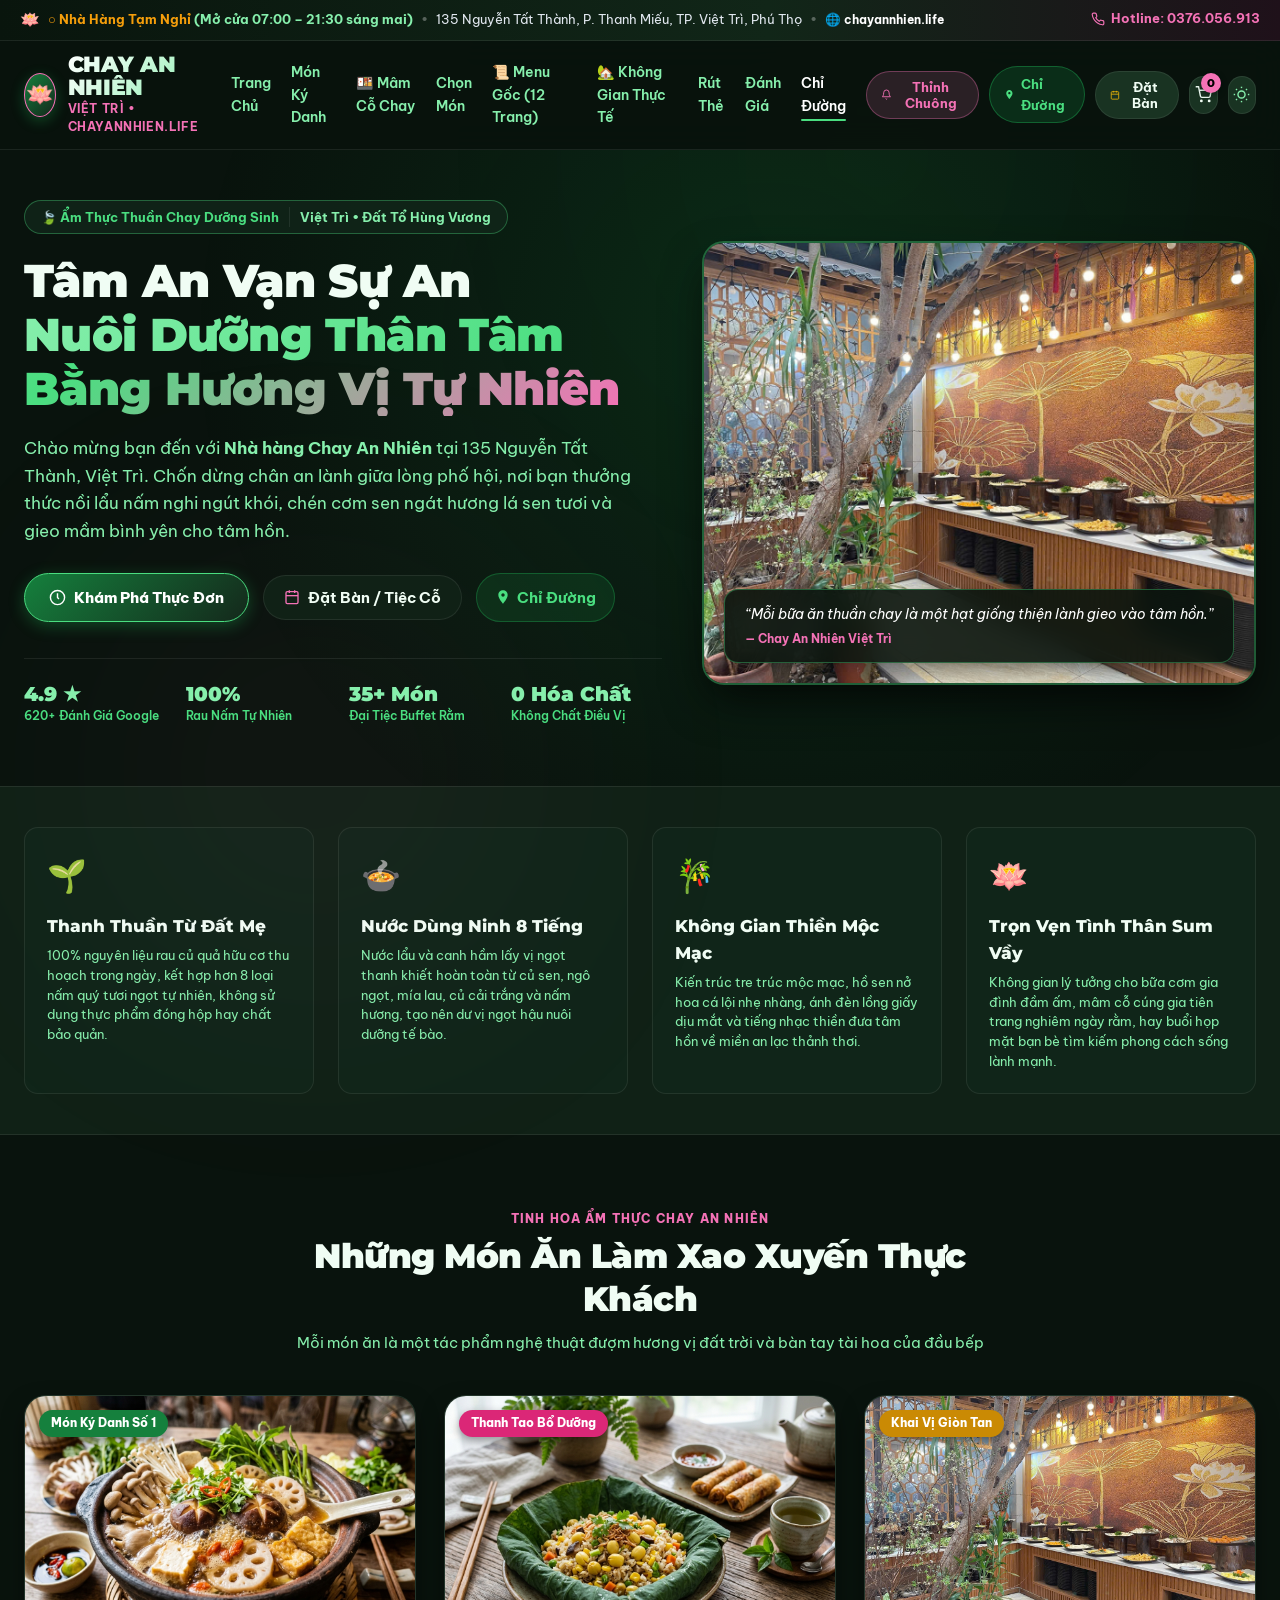
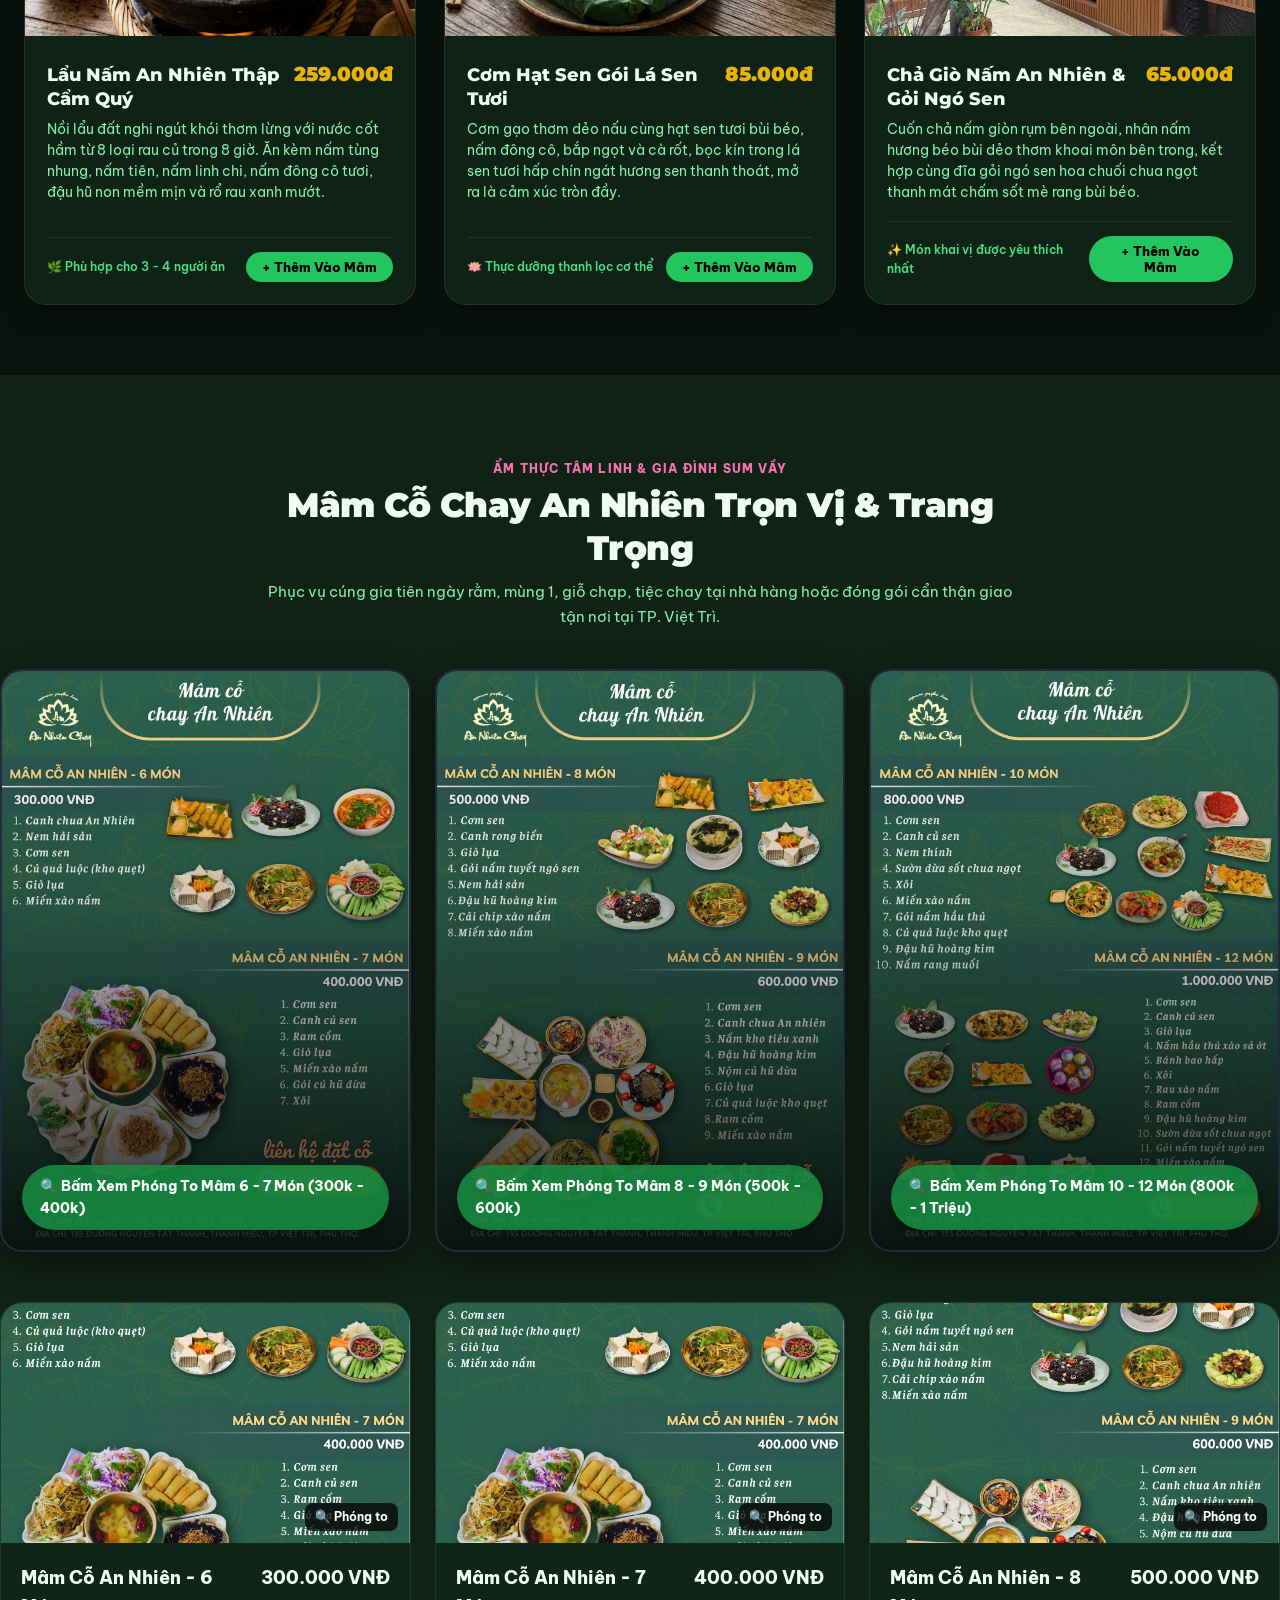
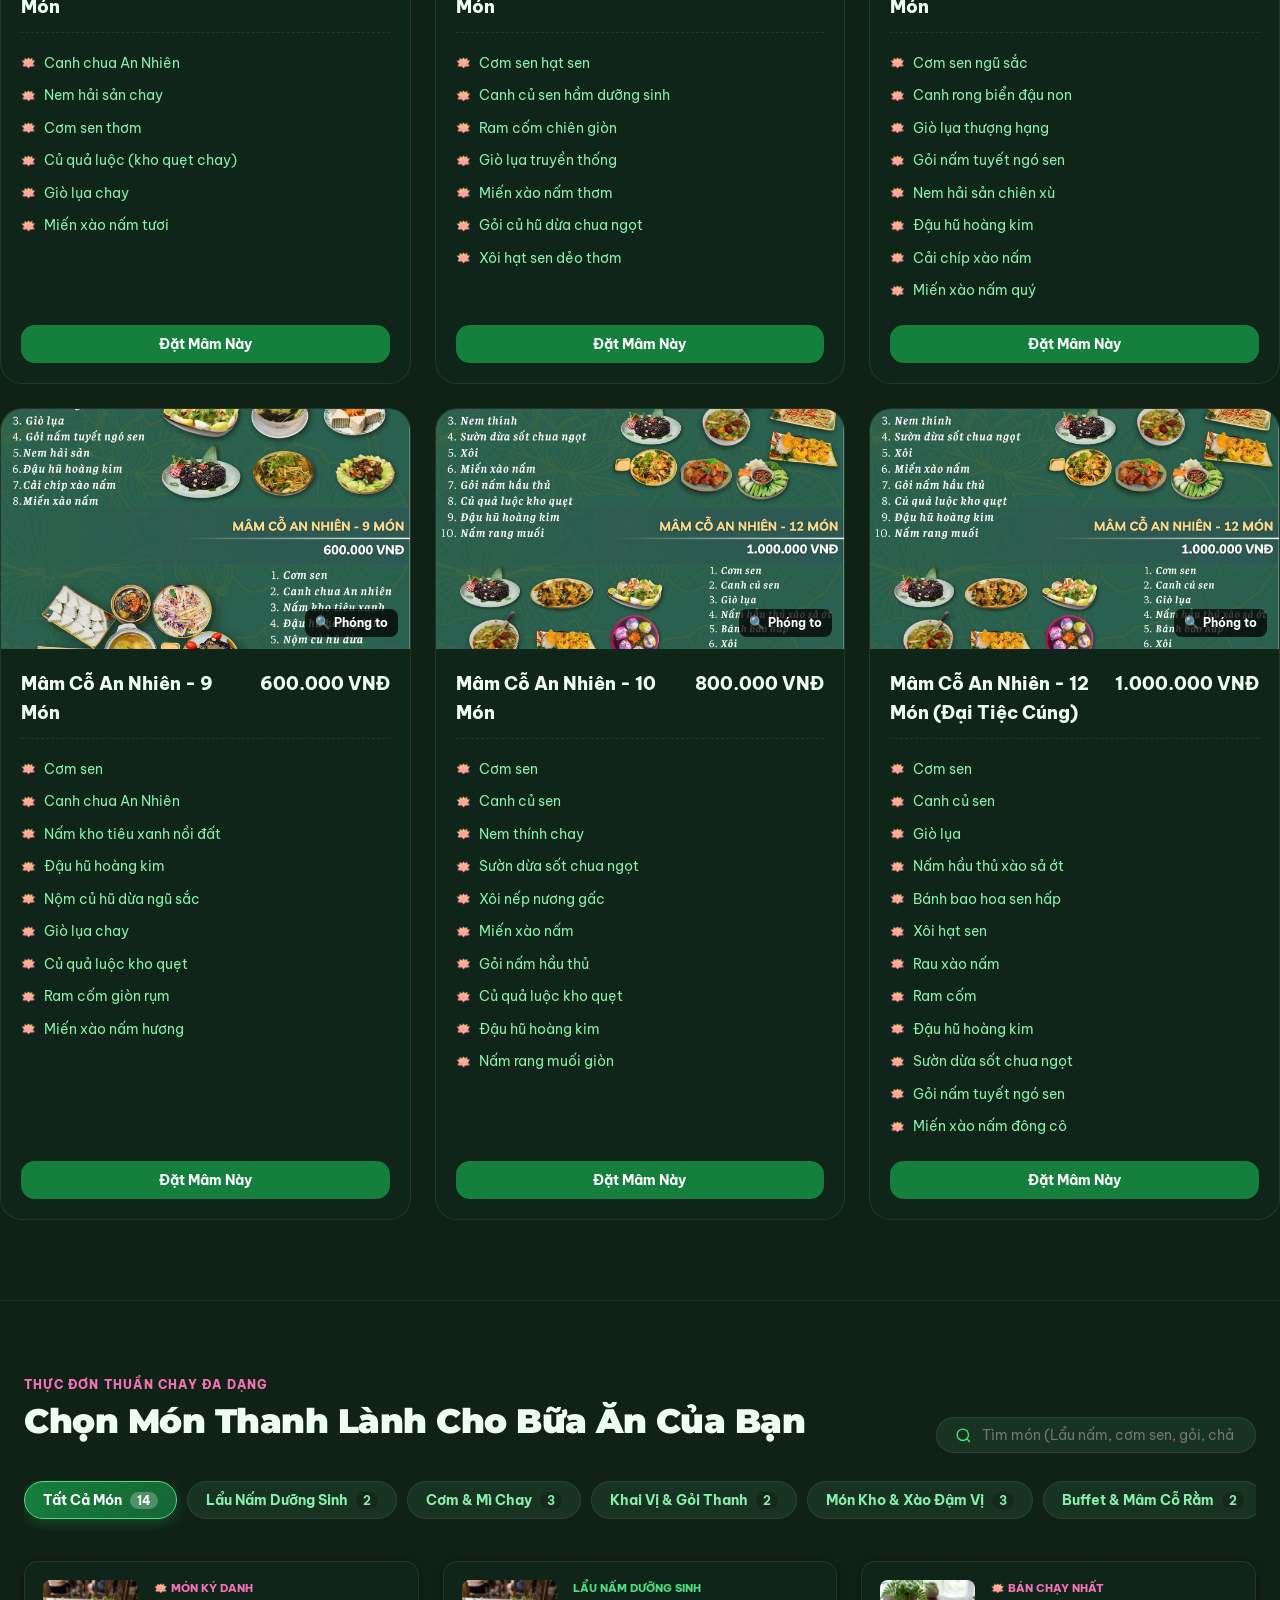
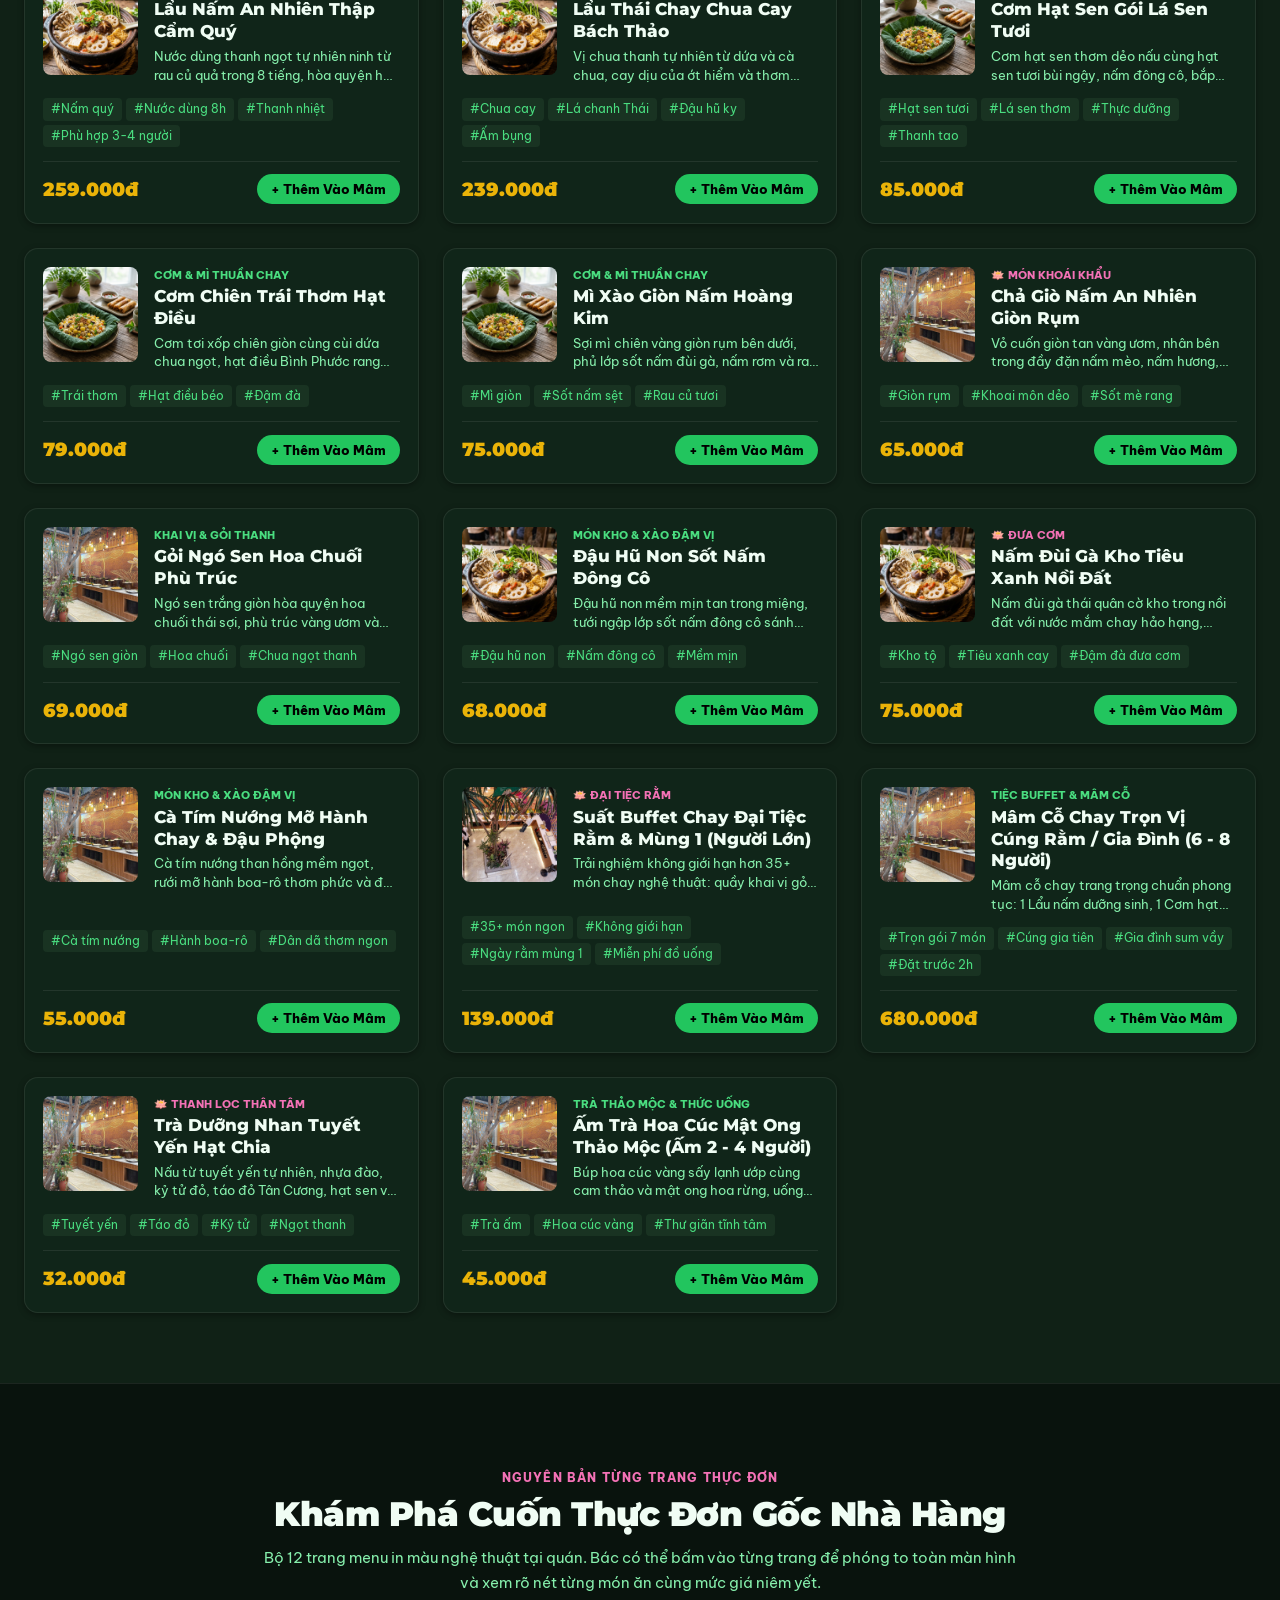
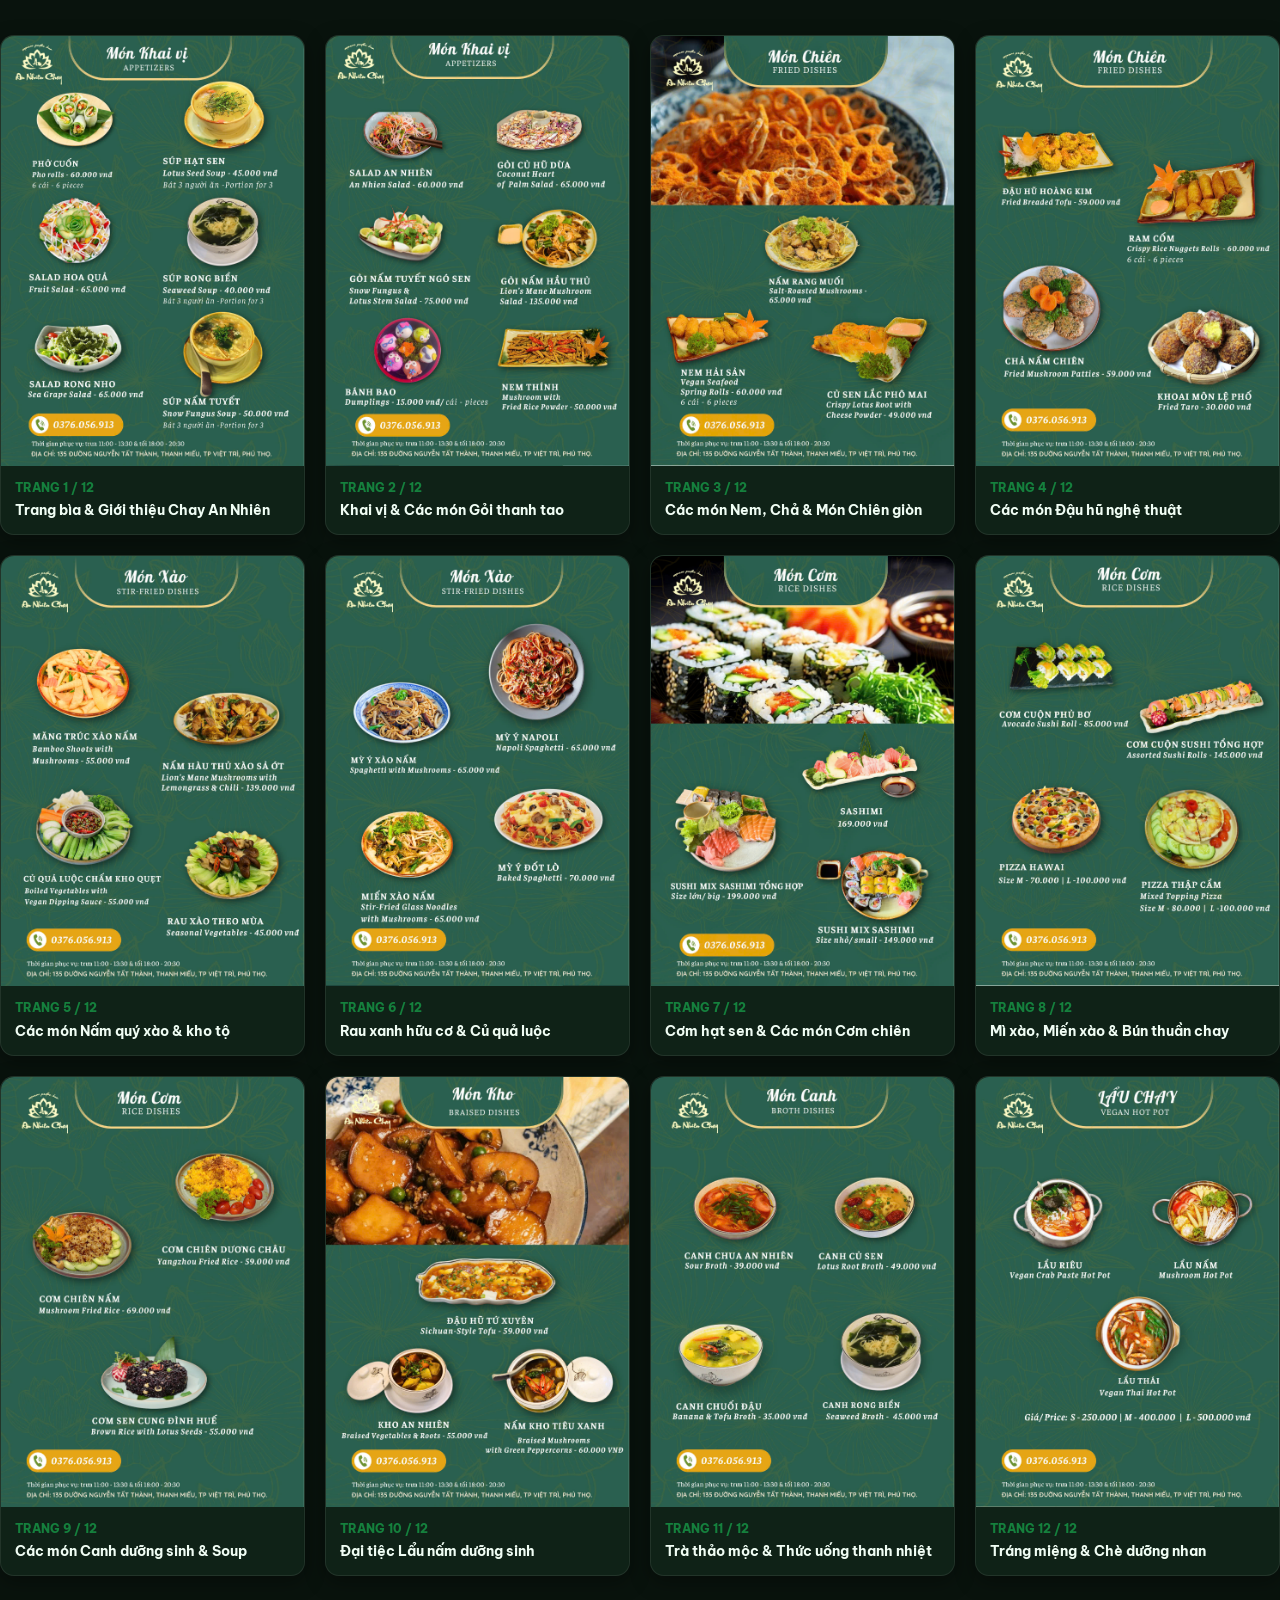
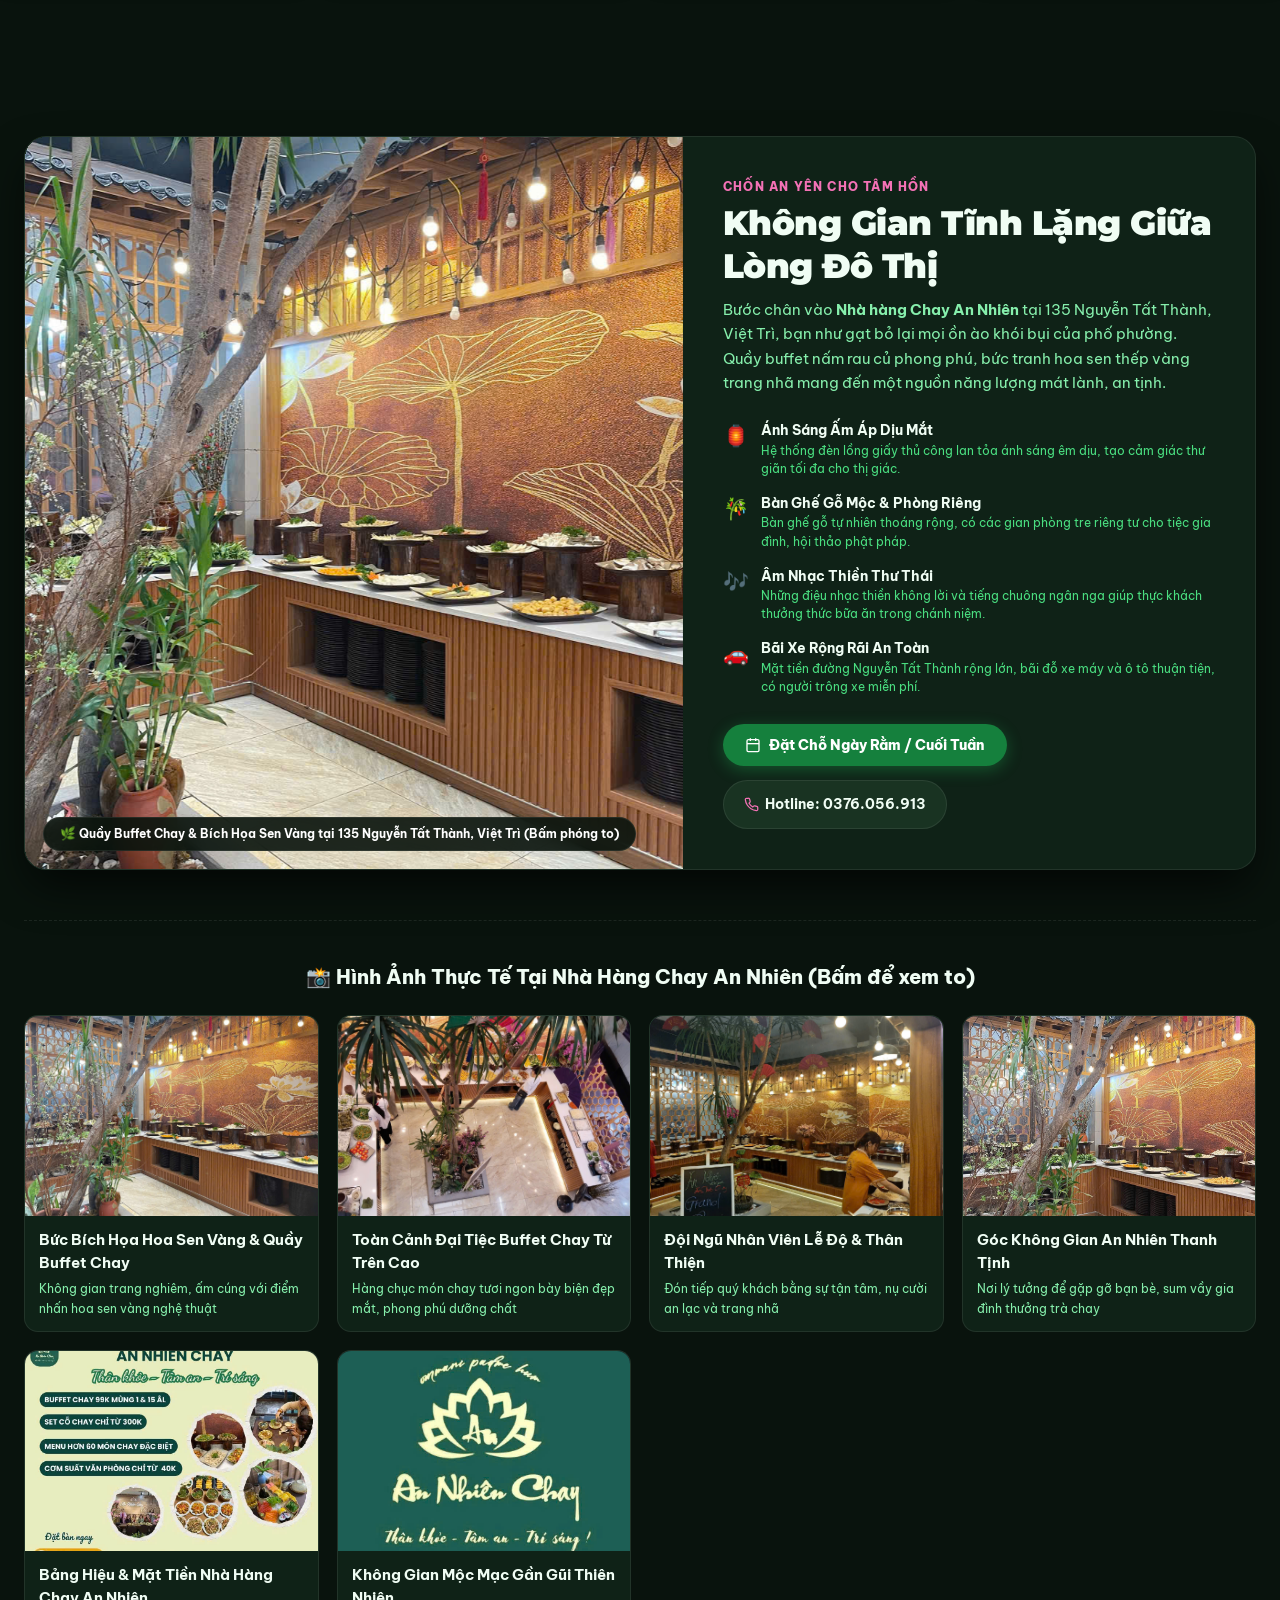
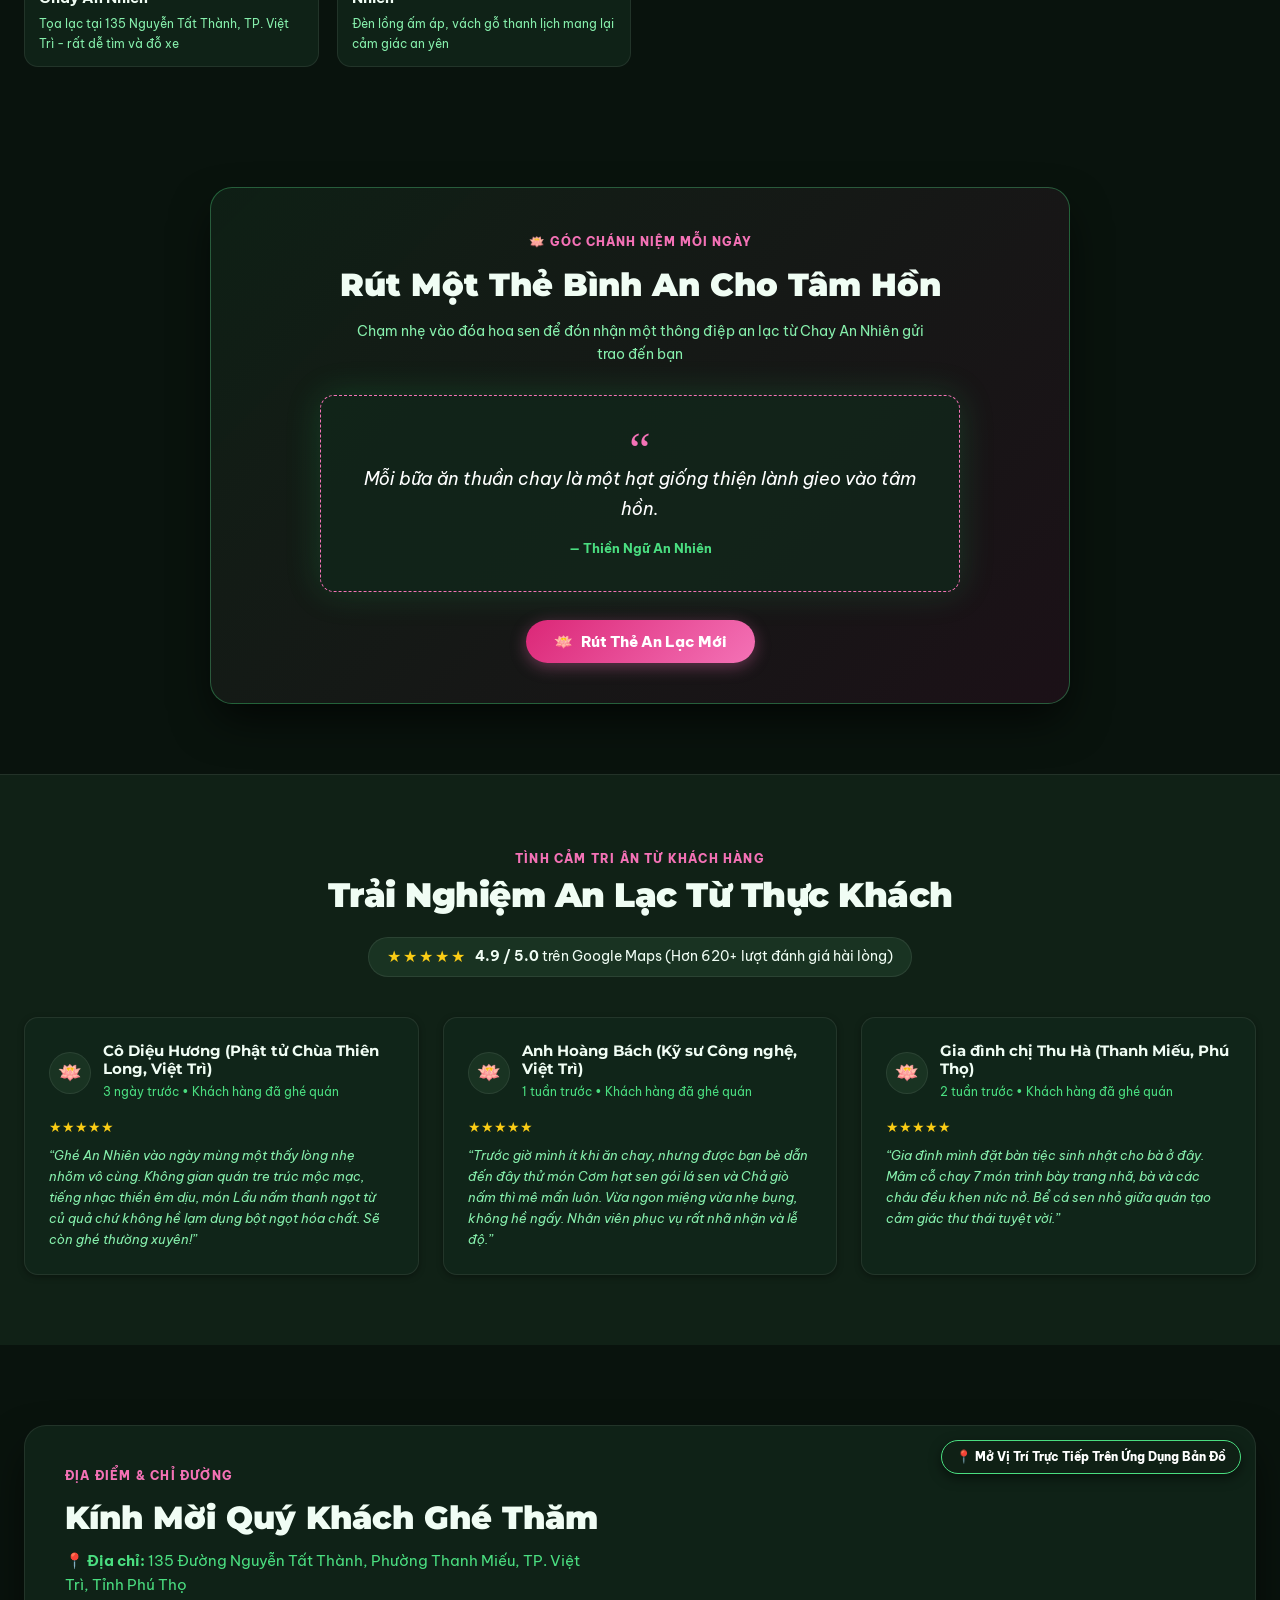
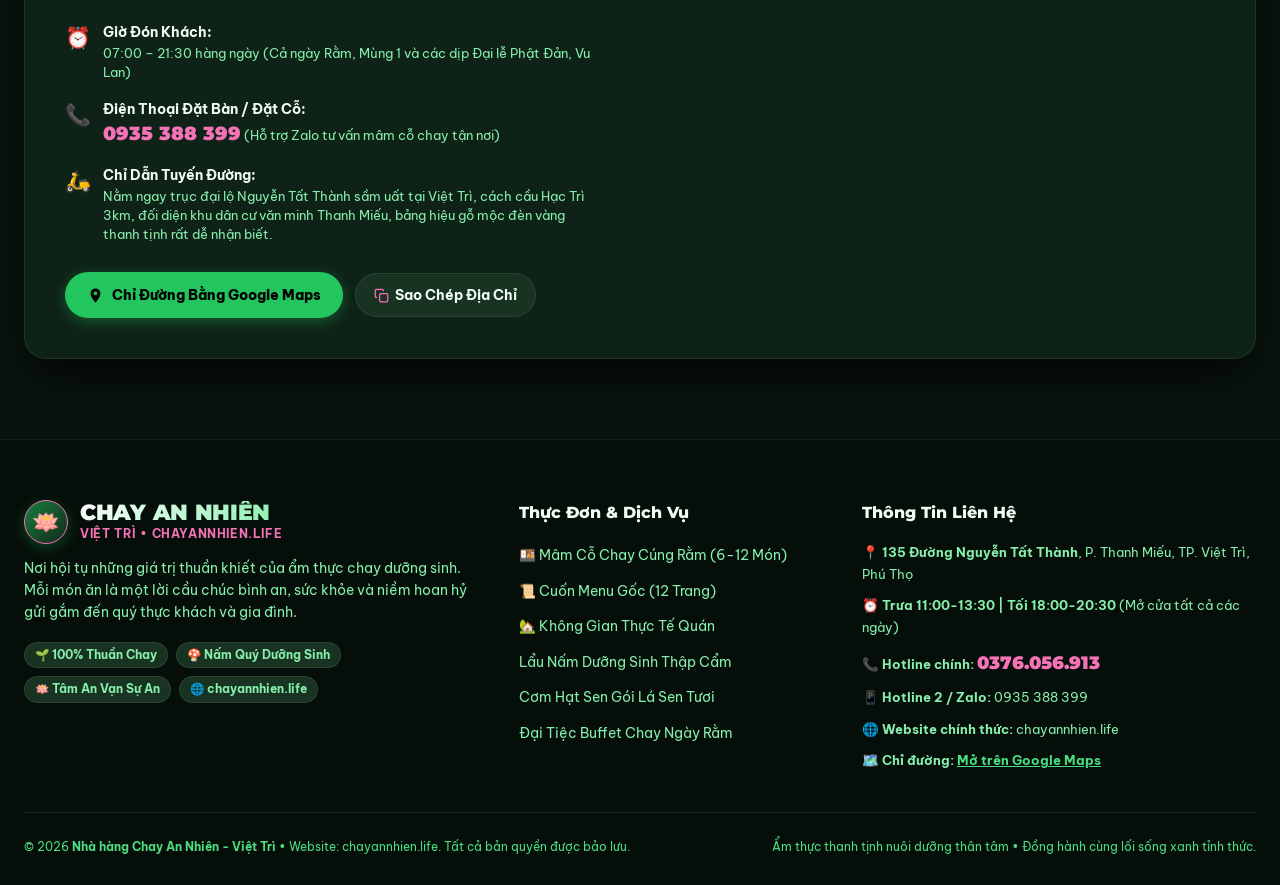
==== commit fc38bf4b: "feat: cap nhat anh thuc te nha hang, mam co, menu 12 trang va cau hinh ten mien chayannhien.life" ====
--- a/index.html
+++ b/index.html
@@ -3,12 +3,15 @@
 <head>
   <meta charset="UTF-8">
   <meta name="viewport" content="width=device-width, initial-scale=1.0">
-  <title>Nhà hàng Chay An Nhiên - Việt Trì | Không Gian Thanh Tịnh & Ẩm Thực Thuần Chay</title>
-  <meta name="description" content="Nhà hàng Chay An Nhiên tại 135 Nguyễn Tất Thành, Việt Trì, Phú Thọ. Chuyên Lẩu nấm dưỡng sinh, Cơm sen gói lá sen, Buffet chay ngày rằm mùng 1 trong không gian tre trúc hồ sen thanh tịnh.">
-  <meta property="og:title" content="Nhà hàng Chay An Nhiên - Việt Trì | Tâm An Vạn Sự An">
-  <meta property="og:description" content="Thưởng thức hương vị thuần chay tự nhiên, lẩu nấm thanh ngọt, cơm hạt sen thơm lành và tìm về chốn bình yên cho tâm hồn giữa lòng thành phố Việt Trì.">
-  <meta property="og:image" content="hero-chay.jpg">
-  <link rel="icon" type="image/jpeg" href="hero-chay.jpg">
+  <title>Nhà hàng Chay An Nhiên - Việt Trì | chayannhien.life</title>
+  <meta name="description" content="Nhà hàng Chay An Nhiên tại 135 Nguyễn Tất Thành, Việt Trì, Phú Thọ. Chuyên Lẩu nấm dưỡng sinh, Cơm sen gói lá sen, Mâm cỗ cúng rằm, Buffet chay ngày rằm mùng 1. Tên miền chính thức: chayannhien.life">
+  <link rel="canonical" href="https://chayannhien.life/">
+  <meta property="og:title" content="Nhà hàng Chay An Nhiên - Việt Trì | chayannhien.life">
+  <meta property="og:description" content="Thưởng thức hương vị thuần chay tự nhiên, lẩu nấm thanh ngọt, cơm hạt sen thơm lành và mâm cỗ chay gia tiên trang trọng tại Việt Trì.">
+  <meta property="og:url" content="https://chayannhien.life/">
+  <meta property="og:type" content="restaurant">
+  <meta property="og:image" content="images/restaurant/nha-hang-04.jpg">
+  <link rel="icon" type="image/jpeg" href="images/restaurant/nha-hang-04.jpg">
 
   <!-- Google Fonts: 100% Native Vietnamese Support (Be Vietnam Pro & Montserrat) -->
   <link rel="preconnect" href="https://fonts.googleapis.com">
@@ -28,14 +31,16 @@
     <div class="zen-bar-container">
       <div class="zen-live-group">
         <span class="zen-lotus-icon">🪷</span>
-        <span class="zen-status-text" id="liveOpenStatus">Đang Mở Cửa Đón Khách (07:00 – 21:30)</span>
+        <span class="zen-status-text" id="liveOpenStatus">Đang Mở Cửa Đón Khách (Trưa 11:00-13:30 | Tối 18:00-20:30)</span>
         <span class="zen-dot">•</span>
         <span class="zen-address-sub">135 Nguyễn Tất Thành, P. Thanh Miếu, TP. Việt Trì, Phú Thọ</span>
+        <span class="zen-dot">•</span>
+        <span class="zen-domain-tag">🌐 chayannhien.life</span>
       </div>
       <div class="zen-hotline-group">
-        <a href="tel:0935388399" class="top-zen-phone">
+        <a href="tel:0376056913" class="top-zen-phone" title="Hotline chính đặt bàn & mâm cỗ">
           <svg viewBox="0 0 24 24" fill="none" stroke="currentColor" stroke-width="2"><path d="M22 16.92v3a2 2 0 0 1-2.18 2 19.79 19.79 0 0 1-8.63-3.07 19.5 19.5 0 0 1-6-6 19.79 19.79 0 0 1-3.07-8.67A2 2 0 0 1 4.11 2h3a2 2 0 0 1 2 1.72 12.84 12.84 0 0 0 .7 2.81 2 2 0 0 1-.45 2.11L8.09 9.91a16 16 0 0 0 6 6l1.27-1.27a2 2 0 0 1 2.11-.45 12.84 12.84 0 0 0 2.81.7A2 2 0 0 1 22 16.92z"></path></svg>
-          Đặt Bàn: 0935 388 399
+          Hotline: 0376.056.913
         </a>
       </div>
     </div>
@@ -50,7 +55,7 @@
         </div>
         <div class="brand-text">
           <span class="brand-name">CHAY AN NHIÊN</span>
-          <span class="brand-sub">Việt Trì • Thanh Lương Tịnh Cảnh</span>
+          <span class="brand-sub">Việt Trì • chayannhien.life</span>
         </div>
       </a>
 
@@ -58,9 +63,11 @@
       <nav class="nav-links" id="navLinks">
         <a href="#heroSection" class="nav-item active">Trang Chủ</a>
         <a href="#spotlightSection" class="nav-item">Món Ký Danh</a>
-        <a href="#menuSection" class="nav-item">Thực Đơn</a>
-        <a href="#spaceSection" class="nav-item">Không Gian</a>
-        <a href="#mindfulSection" class="nav-item">Rút Thẻ An Lạc</a>
+        <a href="#mamCoSection" class="nav-item highlight-link">🍱 Mâm Cỗ Chay</a>
+        <a href="#menuSection" class="nav-item">Chọn Món</a>
+        <a href="#menuBookSection" class="nav-item highlight-link">📜 Menu Gốc (12 Trang)</a>
+        <a href="#spaceSection" class="nav-item">🏡 Không Gian Thực Tế</a>
+        <a href="#mindfulSection" class="nav-item">Rút Thẻ</a>
         <a href="#reviewsSection" class="nav-item">Đánh Giá</a>
         <a href="#locationSection" class="nav-item">Chỉ Đường</a>
       </nav>
@@ -296,6 +303,47 @@
               </div>
             </div>
           </article>
+        </div>
+      </div>
+    </section>
+
+    <!-- Mâm Cỗ Chay Truyền Thống & Cúng Rằm (Hình Ảnh Thực Tế Mới) -->
+    <section class="mam-co-section" id="mamCoSection">
+      <div class="section-container">
+        <div class="section-header-center">
+          <span class="section-subtitle">ẨM THỰC TÂM LINH & GIA ĐÌNH SUM VẦY</span>
+          <h2 class="section-title">Mâm Cỗ Chay An Nhiên Trọn Vị & Trang Trọng</h2>
+          <p class="section-desc">Phục vụ cúng gia tiên ngày rằm, mùng 1, giỗ chạp, tiệc chay tại nhà hàng hoặc đóng gói cẩn thận giao tận nơi tại TP. Việt Trì.</p>
+        </div>
+
+        <!-- Poster Mâm Cỗ Thực Tế Với Lightbox Phóng To -->
+        <div class="mam-co-posters-wrap">
+          <div class="posters-grid">
+            <div class="poster-card" onclick="openImageLightbox('images/mam-co/mam-co-01.jpg', 'Mâm Cỗ An Nhiên 6 - 7 Món (300.000đ - 400.000đ)')">
+              <img src="images/mam-co/mam-co-01.jpg" alt="Mâm cỗ chay An Nhiên 6 món và 7 món" loading="lazy">
+              <div class="poster-overlay">
+                <span class="zoom-badge">🔍 Bấm Xem Phóng To Mâm 6 - 7 Món (300k - 400k)</span>
+              </div>
+            </div>
+
+            <div class="poster-card" onclick="openImageLightbox('images/mam-co/mam-co-02.jpg', 'Mâm Cỗ An Nhiên 8 - 9 Món (500.000đ - 600.000đ)')">
+              <img src="images/mam-co/mam-co-02.jpg" alt="Mâm cỗ chay An Nhiên 8 món và 9 món" loading="lazy">
+              <div class="poster-overlay">
+                <span class="zoom-badge">🔍 Bấm Xem Phóng To Mâm 8 - 9 Món (500k - 600k)</span>
+              </div>
+            </div>
+
+            <div class="poster-card" onclick="openImageLightbox('images/mam-co/mam-co-03.jpg', 'Mâm Cỗ An Nhiên 10 - 12 Món (800.000đ - 1.000.000đ)')">
+              <img src="images/mam-co/mam-co-03.jpg" alt="Mâm cỗ chay An Nhiên 10 món và 12 món" loading="lazy">
+              <div class="poster-overlay">
+                <span class="zoom-badge">🔍 Bấm Xem Phóng To Mâm 10 - 12 Món (800k - 1 Triệu)</span>
+              </div>
+            </div>
+          </div>
+        </div>
+
+        <div class="mam-co-grid" id="mamCoGrid">
+          <!-- Rendered by app.js from MAM_CO_PACKAGES -->
         </div>
       </div>
     </section>
@@ -369,14 +417,29 @@
       </div>
     </section>
 
-    <!-- Zen Restaurant Space Gallery Section -->
+    <!-- Bộ Sưu Tập Cuốn Thực Đơn Gốc 12 Trang (Hình Ảnh Thực Tế Mới) -->
+    <section class="menu-book-section" id="menuBookSection">
+      <div class="section-container">
+        <div class="section-header-center">
+          <span class="section-subtitle">NGUYÊN BẢN TỪNG TRANG THỰC ĐƠN</span>
+          <h2 class="section-title">Khám Phá Cuốn Thực Đơn Gốc Nhà Hàng</h2>
+          <p class="section-desc">Bộ 12 trang menu in màu nghệ thuật tại quán. Bác có thể bấm vào từng trang để phóng to toàn màn hình và xem rõ nét từng món ăn cùng mức giá niêm yết.</p>
+        </div>
+
+        <div class="menu-book-grid" id="menuBookGrid">
+          <!-- Dynamically populated by app.js from MENU_BOOK_PAGES -->
+        </div>
+      </div>
+    </section>
+
+    <!-- Zen Restaurant Space Gallery Section (Với 8 Ảnh Thực Tế Của Quán) -->
     <section class="space-section" id="spaceSection">
       <div class="section-container">
         <div class="space-showcase-card">
           <div class="space-image-side">
-            <img src="khong-gian.jpg" alt="Không gian Nhà hàng Chay An Nhiên Việt Trì thanh tịnh bên hồ sen" class="space-hero-image">
+            <img src="images/restaurant/nha-hang-04.jpg" alt="Không gian Nhà hàng Chay An Nhiên Việt Trì thực tế với bức bích họa hoa sen vàng" class="space-hero-image" onclick="openImageLightbox('images/restaurant/nha-hang-04.jpg', 'Không gian quầy Buffet & Bích họa hoa sen vàng An Lạc')">
             <div class="space-caption-badge">
-              <span>🌿 Hồ sen cá lội & Cầu gỗ tre trúc tại 135 Nguyễn Tất Thành, Việt Trì</span>
+              <span>🌿 Quầy Buffet Chay & Bích Họa Sen Vàng tại 135 Nguyễn Tất Thành, Việt Trì (Bấm phóng to)</span>
             </div>
           </div>
 
@@ -384,7 +447,7 @@
             <span class="section-subtitle">CHỐN AN YÊN CHO TÂM HỒN</span>
             <h2 class="section-title">Không Gian Tĩnh Lặng Giữa Lòng Đô Thị</h2>
             <p class="space-text">
-              Bước chân vào <strong>Nhà hàng Chay An Nhiên</strong>, bạn như gạt bỏ lại mọi ồn ào khói bụi của phố phường. Tiếng nước róc rách bên hồ sen nở rộ, những bức thư pháp chánh niệm trên vách đất, mái nhà tre trúc thoang thoảng hương trầm mang đến một nguồn năng lượng mát lành, an tịnh.
+              Bước chân vào <strong>Nhà hàng Chay An Nhiên</strong> tại 135 Nguyễn Tất Thành, Việt Trì, bạn như gạt bỏ lại mọi ồn ào khói bụi của phố phường. Quầy buffet nấm rau củ phong phú, bức tranh hoa sen thếp vàng trang nhã mang đến một nguồn năng lượng mát lành, an tịnh.
             </p>
 
             <div class="space-features-list">
@@ -427,11 +490,19 @@
                 <span>Đặt Chỗ Ngày Rằm / Cuối Tuần</span>
               </button>
 
-              <a href="tel:0935388399" class="btn-space-call">
+              <a href="tel:0376056913" class="btn-space-call">
                 <svg viewBox="0 0 24 24" fill="none" stroke="currentColor" stroke-width="2"><path d="M22 16.92v3a2 2 0 0 1-2.18 2 19.79 19.79 0 0 1-8.63-3.07 19.5 19.5 0 0 1-6-6 19.79 19.79 0 0 1-3.07-8.67A2 2 0 0 1 4.11 2h3a2 2 0 0 1 2 1.72 12.84 12.84 0 0 0 .7 2.81 2 2 0 0 1-.45 2.11L8.09 9.91a16 16 0 0 0 6 6l1.27-1.27a2 2 0 0 1 2.11-.45 12.84 12.84 0 0 0 2.81.7A2 2 0 0 1 22 16.92z"></path></svg>
-                <span>Hotline: 0935 388 399</span>
+                <span>Hotline: 0376.056.913</span>
               </a>
             </div>
+          </div>
+        </div>
+
+        <!-- Bộ Sưu Tập 8 Ảnh Thực Tế Nhà Hàng -->
+        <div class="restaurant-gallery-wrap">
+          <h3 class="gallery-subheading">📸 Hình Ảnh Thực Tế Tại Nhà Hàng Chay An Nhiên (Bấm để xem to)</h3>
+          <div class="gallery-grid" id="restaurantGalleryGrid">
+            <!-- Dynamically populated by app.js from RESTAURANT_GALLERY -->
           </div>
         </div>
       </div>
@@ -648,13 +719,24 @@
 
         <div class="reserve-footer">
           <p class="reserve-note">
-            🌿 Nhà hàng giữ bàn trong 20 phút. Nếu quý khách có thay đổi lịch trình, xin vui lòng gọi hotline <strong>0935 388 399</strong> để nhà hàng chuẩn bị chu đáo nhất.
+            🌿 Nhà hàng giữ bàn trong 20 phút. Nếu quý khách có thay đổi lịch trình, xin vui lòng gọi hotline <strong>0376 056 913</strong> để nhà hàng chuẩn bị chu đáo nhất.
           </p>
           <button type="submit" class="btn-submit-reserve">
             Xác Nhận Đặt Bàn Ngay
           </button>
         </div>
       </form>
+    </div>
+  </div>
+
+  <!-- Image Lightbox Modal (Phóng to ảnh Mâm Cỗ, Menu & Không Gian) -->
+  <div class="lightbox-overlay" id="imageLightboxModal" aria-hidden="true" onclick="closeImageLightbox(event)">
+    <div class="lightbox-dialog" role="dialog" aria-modal="true">
+      <button class="lightbox-close" onclick="closeImageLightbox(event)">&times;</button>
+      <div class="lightbox-content">
+        <img id="lightboxImage" src="" alt="Hình ảnh phóng to">
+        <div class="lightbox-caption" id="lightboxCaption"></div>
+      </div>
     </div>
   </div>
 
@@ -673,7 +755,7 @@
             </div>
             <div class="brand-text">
               <span class="brand-name">CHAY AN NHIÊN</span>
-              <span class="brand-sub">Việt Trì • Thanh Lương Tịnh Cảnh</span>
+              <span class="brand-sub">Việt Trì • chayannhien.life</span>
             </div>
           </div>
           <p class="footer-bio">
@@ -683,17 +765,19 @@
             <span class="f-pill">🌱 100% Thuần Chay</span>
             <span class="f-pill">🍄 Nấm Quý Dưỡng Sinh</span>
             <span class="f-pill">🪷 Tâm An Vạn Sự An</span>
+            <span class="f-pill">🌐 chayannhien.life</span>
           </div>
         </div>
 
         <div class="footer-links-col">
-          <h4>Thực Đơn Nổi Bật</h4>
+          <h4>Thực Đơn & Dịch Vụ</h4>
           <ul>
-            <li><a href="#menuSection">Lẩu Nấm An Nhiên Thập Cẩm Quý</a></li>
+            <li><a href="#mamCoSection">🍱 Mâm Cỗ Chay Cúng Rằm (6-12 Món)</a></li>
+            <li><a href="#menuBookSection">📜 Cuốn Menu Gốc (12 Trang)</a></li>
+            <li><a href="#spaceSection">🏡 Không Gian Thực Tế Quán</a></li>
+            <li><a href="#menuSection">Lẩu Nấm Dưỡng Sinh Thập Cẩm</a></li>
             <li><a href="#menuSection">Cơm Hạt Sen Gói Lá Sen Tươi</a></li>
-            <li><a href="#menuSection">Chả Giò Nấm An Nhiên Giòn Rụm</a></li>
-            <li><a href="#menuSection">Buffet Chay Ngày Rằm & Mùng 1</a></li>
-            <li><a href="#menuSection">Trà Dưỡng Nhan Tuyết Yến</a></li>
+            <li><a href="#menuSection">Đại Tiệc Buffet Chay Ngày Rằm</a></li>
           </ul>
         </div>
 
@@ -701,8 +785,10 @@
           <h4>Thông Tin Liên Hệ</h4>
           <div class="contact-card">
             <p>📍 <strong>135 Đường Nguyễn Tất Thành</strong>, P. Thanh Miếu, TP. Việt Trì, Phú Thọ</p>
-            <p>⏰ <strong>07:00 – 21:30</strong> hàng ngày (Mở cửa cả Rằm & Mùng 1)</p>
-            <p>📞 <strong>Hotline đặt bàn:</strong> <a href="tel:0935388399" class="gold-phone">0935 388 399</a></p>
+            <p>⏰ <strong>Trưa 11:00-13:30 | Tối 18:00-20:30</strong> (Mở cửa tất cả các ngày)</p>
+            <p>📞 <strong>Hotline chính:</strong> <a href="tel:0376056913" class="gold-phone">0376.056.913</a></p>
+            <p>📱 <strong>Hotline 2 / Zalo:</strong> <a href="tel:0935388399" class="phone-link">0935 388 399</a></p>
+            <p>🌐 <strong>Website chính thức:</strong> <a href="https://chayannhien.life" class="domain-link">chayannhien.life</a></p>
             <p>🗺️ <strong>Chỉ đường:</strong> <a href="https://maps.app.goo.gl/jiUzPeL6tQKrjULy9" target="_blank" rel="noopener noreferrer" class="maps-link-footer">Mở trên Google Maps</a></p>
           </div>
         </div>
@@ -710,7 +796,7 @@
       </div>
 
       <div class="footer-bottom">
-        <p>&copy; 2026 <strong>Nhà hàng Chay An Nhiên - Việt Trì</strong>. Tất cả bản quyền được bảo lưu.</p>
+        <p>&copy; 2026 <strong>Nhà hàng Chay An Nhiên - Việt Trì</strong> • Website: <a href="https://chayannhien.life">chayannhien.life</a>. Tất cả bản quyền được bảo lưu.</p>
         <p class="footer-subtext">Ẩm thực thanh tịnh nuôi dưỡng thân tâm • Đồng hành cùng lối sống xanh tỉnh thức.</p>
       </div>
     </div>
--- a/style.css
+++ b/style.css
@@ -2326,3 +2326,466 @@
     padding: 24px;
   }
 }
+
+/* ==========================================================================
+   CSS MỚI: MÂM CỖ CHAY, MENU GỐC 12 TRANG, GALLERY THỰC TẾ & LIGHTBOX
+   ========================================================================== */
+
+/* 1. MÂM CỖ SECTION */
+.mam-co-section {
+  padding: 80px 0;
+  background: var(--bg-surface);
+  position: relative;
+}
+
+.mam-co-posters-wrap {
+  margin: 36px 0 50px 0;
+}
+
+.posters-grid {
+  display: grid;
+  grid-template-columns: repeat(auto-fit, minmax(320px, 1fr));
+  gap: 24px;
+}
+
+.poster-card {
+  position: relative;
+  border-radius: var(--radius-lg);
+  overflow: hidden;
+  box-shadow: 0 12px 32px rgba(0, 0, 0, 0.45);
+  cursor: pointer;
+  border: 2px solid var(--border-subtle);
+  transition: var(--transition);
+  aspect-ratio: 1409 / 2000;
+  background: #0f172a;
+}
+
+.poster-card img {
+  width: 100%;
+  height: 100%;
+  object-fit: cover;
+  display: block;
+  transition: transform 0.45s cubic-bezier(0.16, 1, 0.3, 1);
+}
+
+.poster-card:hover {
+  transform: translateY(-6px);
+  border-color: var(--zen-emerald);
+  box-shadow: 0 20px 40px rgba(34, 197, 94, 0.25);
+}
+
+.poster-card:hover img {
+  transform: scale(1.04);
+}
+
+.poster-overlay {
+  position: absolute;
+  inset: 0;
+  background: linear-gradient(to top, rgba(0, 0, 0, 0.85) 0%, rgba(0, 0, 0, 0.15) 60%, transparent 100%);
+  display: flex;
+  align-items: flex-end;
+  justify-content: center;
+  padding: 20px;
+  opacity: 0.95;
+  transition: var(--transition);
+}
+
+.zoom-badge {
+  background: var(--zen-emerald);
+  color: #ffffff;
+  padding: 10px 18px;
+  border-radius: var(--radius-full);
+  font-weight: 800;
+  font-size: 0.88rem;
+  box-shadow: 0 4px 14px rgba(0, 0, 0, 0.4);
+}
+
+.mam-co-grid {
+  display: grid;
+  grid-template-columns: repeat(auto-fit, minmax(340px, 1fr));
+  gap: 24px;
+}
+
+.mam-co-card {
+  background: var(--bg-card);
+  border: 1px solid var(--border-subtle);
+  border-radius: var(--radius-lg);
+  overflow: hidden;
+  box-shadow: var(--card-shadow);
+  display: flex;
+  flex-direction: column;
+  transition: var(--transition);
+}
+
+.mam-co-card:hover {
+  transform: translateY(-4px);
+  border-color: var(--gold-primary);
+  box-shadow: 0 16px 36px rgba(0, 0, 0, 0.5);
+}
+
+.mam-co-thumb-wrap {
+  position: relative;
+  height: 240px;
+  cursor: pointer;
+  overflow: hidden;
+  background: #0f172a;
+}
+
+.mam-co-thumb-wrap img {
+  width: 100%;
+  height: 100%;
+  object-fit: cover;
+  transition: transform 0.4s ease;
+}
+
+.mam-co-thumb-wrap:hover img {
+  transform: scale(1.05);
+}
+
+.mam-co-zoom-btn {
+  position: absolute;
+  bottom: 12px;
+  right: 12px;
+  background: rgba(0, 0, 0, 0.75);
+  color: #fff;
+  padding: 4px 10px;
+  border-radius: var(--radius-sm);
+  font-size: 0.78rem;
+  font-weight: 700;
+}
+
+.mam-co-content {
+  padding: 20px;
+  display: flex;
+  flex-direction: column;
+  flex: 1;
+}
+
+.mam-co-header {
+  display: flex;
+  align-items: baseline;
+  justify-content: space-between;
+  gap: 10px;
+  margin-bottom: 14px;
+  border-bottom: 1px dashed var(--border-subtle);
+  padding-bottom: 10px;
+}
+
+.mam-co-name {
+  font-size: 1.15rem;
+  font-weight: 800;
+  color: var(--text-main);
+}
+
+.mam-co-price {
+  font-size: 1.1rem;
+  font-weight: 800;
+  color: var(--gold-light);
+  white-space: nowrap;
+}
+
+.mam-co-dishes-list {
+  list-style: none;
+  padding: 0;
+  margin: 0 0 18px 0;
+  flex: 1;
+}
+
+.mam-co-dishes-list li {
+  font-size: 0.88rem;
+  color: var(--text-muted);
+  padding: 5px 0;
+  display: flex;
+  align-items: center;
+  gap: 8px;
+}
+
+.mam-co-dishes-list li .bullet {
+  font-size: 0.75rem;
+  color: var(--lotus-pink);
+}
+
+.btn-order-co {
+  width: 100%;
+  background: linear-gradient(135deg, var(--zen-emerald) 0%, #15803d 100%);
+  color: #ffffff;
+  border: none;
+  padding: 10px 16px;
+  border-radius: var(--radius-md);
+  font-weight: 700;
+  font-size: 0.9rem;
+  cursor: pointer;
+  transition: var(--transition);
+}
+
+.btn-order-co:hover {
+  background: linear-gradient(135deg, #16a34a 0%, #166534 100%);
+  transform: translateY(-1px);
+}
+
+/* 2. CUỐN THỰC ĐƠN GỐC 12 TRANG */
+.menu-book-section {
+  padding: 80px 0;
+  background: var(--bg-dark);
+  border-top: 1px solid var(--border-subtle);
+}
+
+.menu-book-grid {
+  display: grid;
+  grid-template-columns: repeat(auto-fill, minmax(260px, 1fr));
+  gap: 20px;
+  margin-top: 36px;
+}
+
+.menu-page-card {
+  background: var(--bg-card);
+  border: 1px solid var(--border-subtle);
+  border-radius: var(--radius-md);
+  overflow: hidden;
+  cursor: pointer;
+  box-shadow: 0 6px 20px rgba(0, 0, 0, 0.35);
+  transition: var(--transition);
+}
+
+.menu-page-card:hover {
+  transform: translateY(-6px);
+  border-color: var(--gold-primary);
+  box-shadow: 0 16px 32px rgba(245, 158, 11, 0.2);
+}
+
+.menu-page-cover {
+  position: relative;
+  aspect-ratio: 1409 / 2000;
+  overflow: hidden;
+  background: #0b111e;
+}
+
+.menu-page-cover img {
+  width: 100%;
+  height: 100%;
+  object-fit: cover;
+  transition: transform 0.4s ease;
+}
+
+.menu-page-card:hover .menu-page-cover img {
+  transform: scale(1.05);
+}
+
+.menu-page-overlay {
+  position: absolute;
+  inset: 0;
+  background: rgba(0, 0, 0, 0.65);
+  display: flex;
+  flex-direction: column;
+  align-items: center;
+  justify-content: center;
+  gap: 8px;
+  opacity: 0;
+  transition: var(--transition);
+}
+
+.menu-page-card:hover .menu-page-overlay {
+  opacity: 1;
+}
+
+.zoom-circle {
+  font-size: 1.6rem;
+}
+
+.zoom-label {
+  font-size: 0.82rem;
+  font-weight: 800;
+  color: #fff;
+  background: var(--gold-primary);
+  color: #000;
+  padding: 4px 12px;
+  border-radius: var(--radius-full);
+}
+
+.menu-page-meta {
+  padding: 12px 14px;
+}
+
+.page-number {
+  font-size: 0.75rem;
+  font-weight: 800;
+  color: var(--zen-emerald);
+  text-transform: uppercase;
+  display: block;
+  margin-bottom: 2px;
+}
+
+.page-title {
+  font-size: 0.9rem;
+  font-weight: 700;
+  color: var(--text-main);
+  white-space: nowrap;
+  overflow: hidden;
+  text-overflow: ellipsis;
+}
+
+/* 3. THƯ VIỆN ẢNH NHÀ HÀNG THỰC TẾ */
+.restaurant-gallery-wrap {
+  margin-top: 50px;
+  padding-top: 40px;
+  border-top: 1px dashed var(--border-subtle);
+}
+
+.gallery-subheading, .posters-subheading {
+  font-size: 1.25rem;
+  font-weight: 800;
+  color: var(--text-main);
+  margin-bottom: 22px;
+  text-align: center;
+}
+
+.gallery-grid {
+  display: grid;
+  grid-template-columns: repeat(auto-fill, minmax(280px, 1fr));
+  gap: 18px;
+}
+
+.gallery-item-card {
+  background: var(--bg-card);
+  border: 1px solid var(--border-subtle);
+  border-radius: var(--radius-md);
+  overflow: hidden;
+  cursor: pointer;
+  transition: var(--transition);
+}
+
+.gallery-item-card:hover {
+  transform: translateY(-4px);
+  border-color: var(--zen-emerald);
+}
+
+.gallery-thumb-wrap {
+  position: relative;
+  height: 200px;
+  overflow: hidden;
+  background: #0f172a;
+}
+
+.gallery-thumb-wrap img {
+  width: 100%;
+  height: 100%;
+  object-fit: cover;
+  transition: transform 0.4s ease;
+}
+
+.gallery-item-card:hover .gallery-thumb-wrap img {
+  transform: scale(1.06);
+}
+
+.gallery-thumb-overlay {
+  position: absolute;
+  inset: 0;
+  background: rgba(0, 0, 0, 0.4);
+  display: flex;
+  align-items: center;
+  justify-content: center;
+  opacity: 0;
+  transition: var(--transition);
+}
+
+.gallery-item-card:hover .gallery-thumb-overlay {
+  opacity: 1;
+}
+
+.gallery-zoom-icon {
+  font-size: 1.4rem;
+  background: rgba(255, 255, 255, 0.2);
+  padding: 8px;
+  border-radius: 50%;
+}
+
+.gallery-caption-box {
+  padding: 12px 14px;
+}
+
+.gallery-item-title {
+  font-size: 0.92rem;
+  font-weight: 700;
+  color: var(--text-main);
+  margin-bottom: 4px;
+}
+
+.gallery-item-desc {
+  font-size: 0.78rem;
+  color: var(--text-muted);
+}
+
+/* 4. LIGHTBOX IMAGE ZOOM MODAL */
+.lightbox-overlay {
+  position: fixed;
+  inset: 0;
+  background: rgba(0, 0, 0, 0.92);
+  backdrop-filter: blur(8px);
+  z-index: 10000;
+  display: flex;
+  align-items: center;
+  justify-content: center;
+  padding: 20px;
+  opacity: 0;
+  pointer-events: none;
+  transition: opacity 0.3s ease;
+}
+
+.lightbox-overlay.active {
+  opacity: 1;
+  pointer-events: auto;
+}
+
+.lightbox-dialog {
+  position: relative;
+  max-width: 90vw;
+  max-height: 92vh;
+  display: flex;
+  flex-direction: column;
+  align-items: center;
+}
+
+.lightbox-close {
+  position: absolute;
+  top: -42px;
+  right: 0;
+  background: none;
+  border: none;
+  color: #ffffff;
+  font-size: 2.2rem;
+  cursor: pointer;
+  line-height: 1;
+  padding: 4px 8px;
+}
+
+.lightbox-content {
+  display: flex;
+  flex-direction: column;
+  align-items: center;
+  max-height: 85vh;
+}
+
+.lightbox-content img {
+  max-width: 88vw;
+  max-height: 80vh;
+  object-fit: contain;
+  border-radius: var(--radius-sm);
+  box-shadow: 0 10px 40px rgba(0, 0, 0, 0.8);
+}
+
+.lightbox-caption {
+  margin-top: 12px;
+  color: #e2e8f0;
+  font-size: 0.95rem;
+  font-weight: 600;
+  text-align: center;
+  background: rgba(15, 23, 42, 0.8);
+  padding: 6px 18px;
+  border-radius: var(--radius-full);
+}
+
+.zen-domain-tag {
+  color: var(--gold-light);
+  font-weight: 700;
+  font-size: 0.78rem;
+}
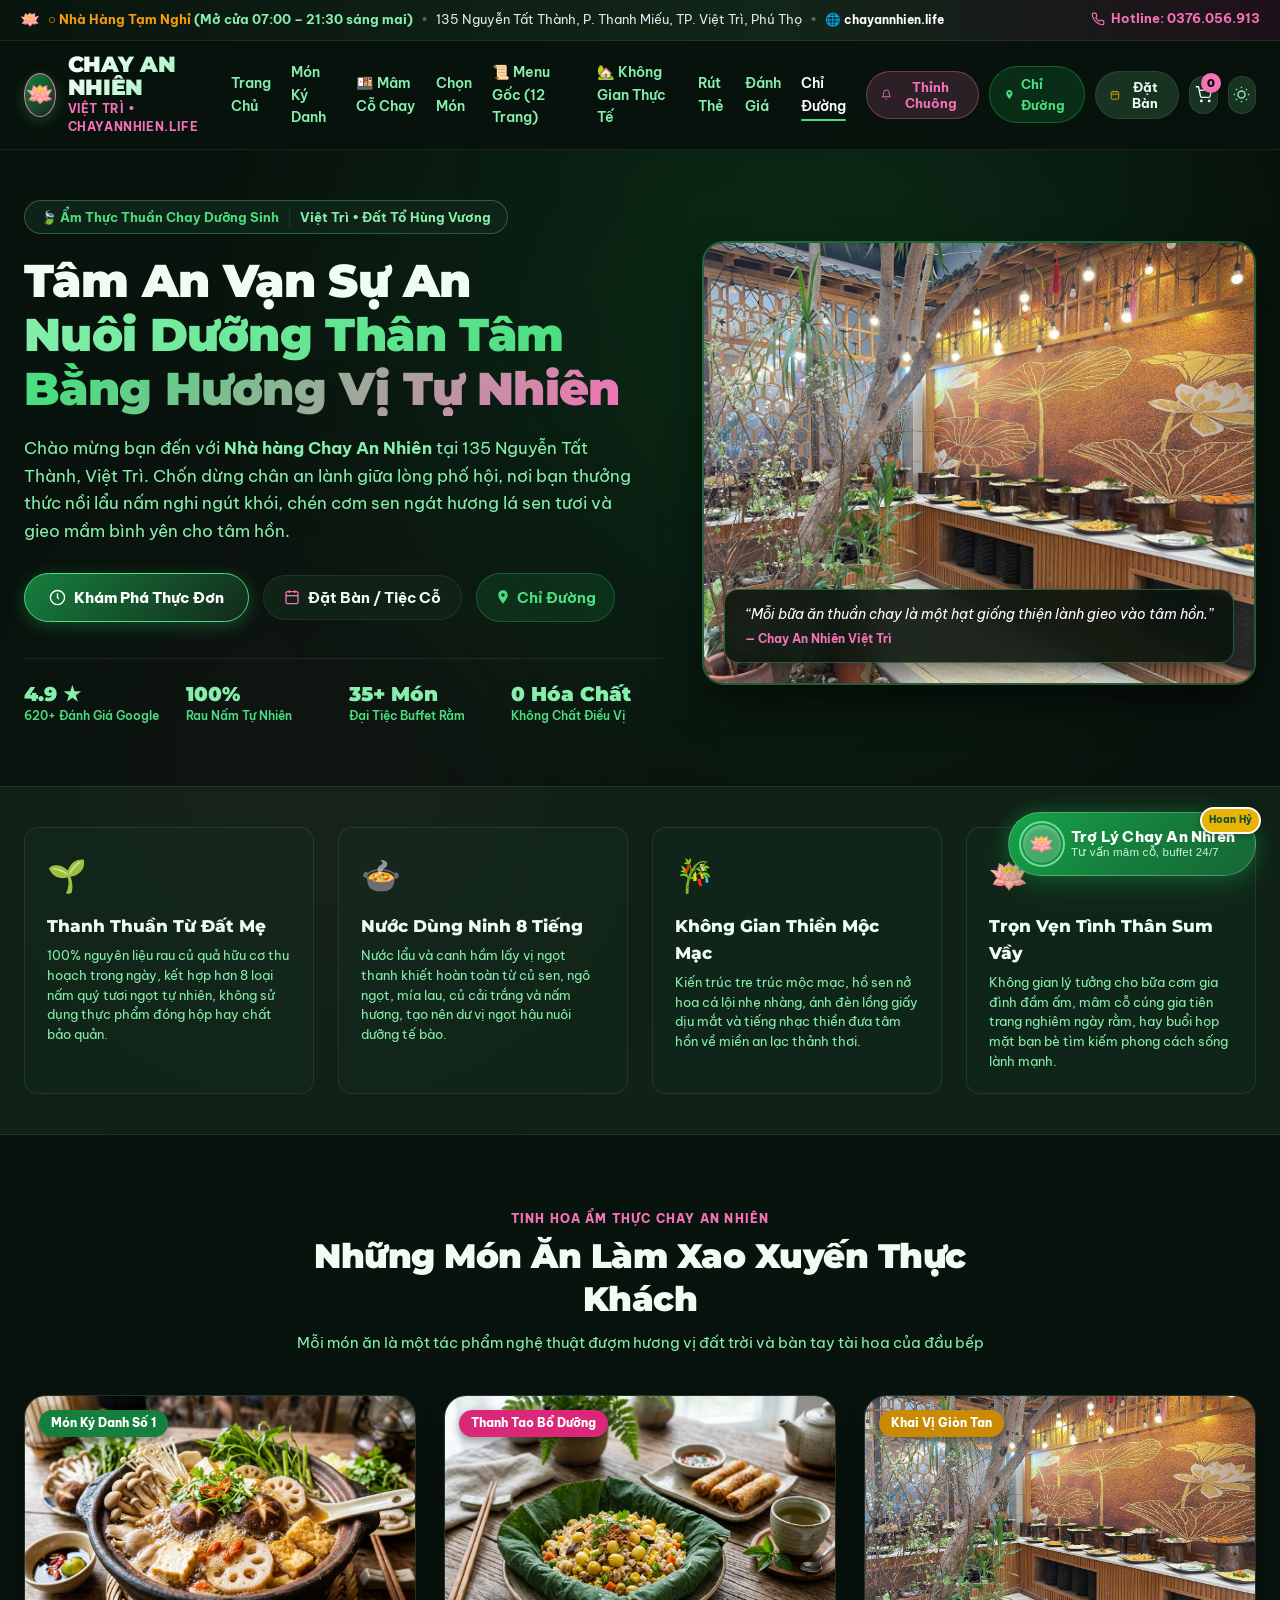
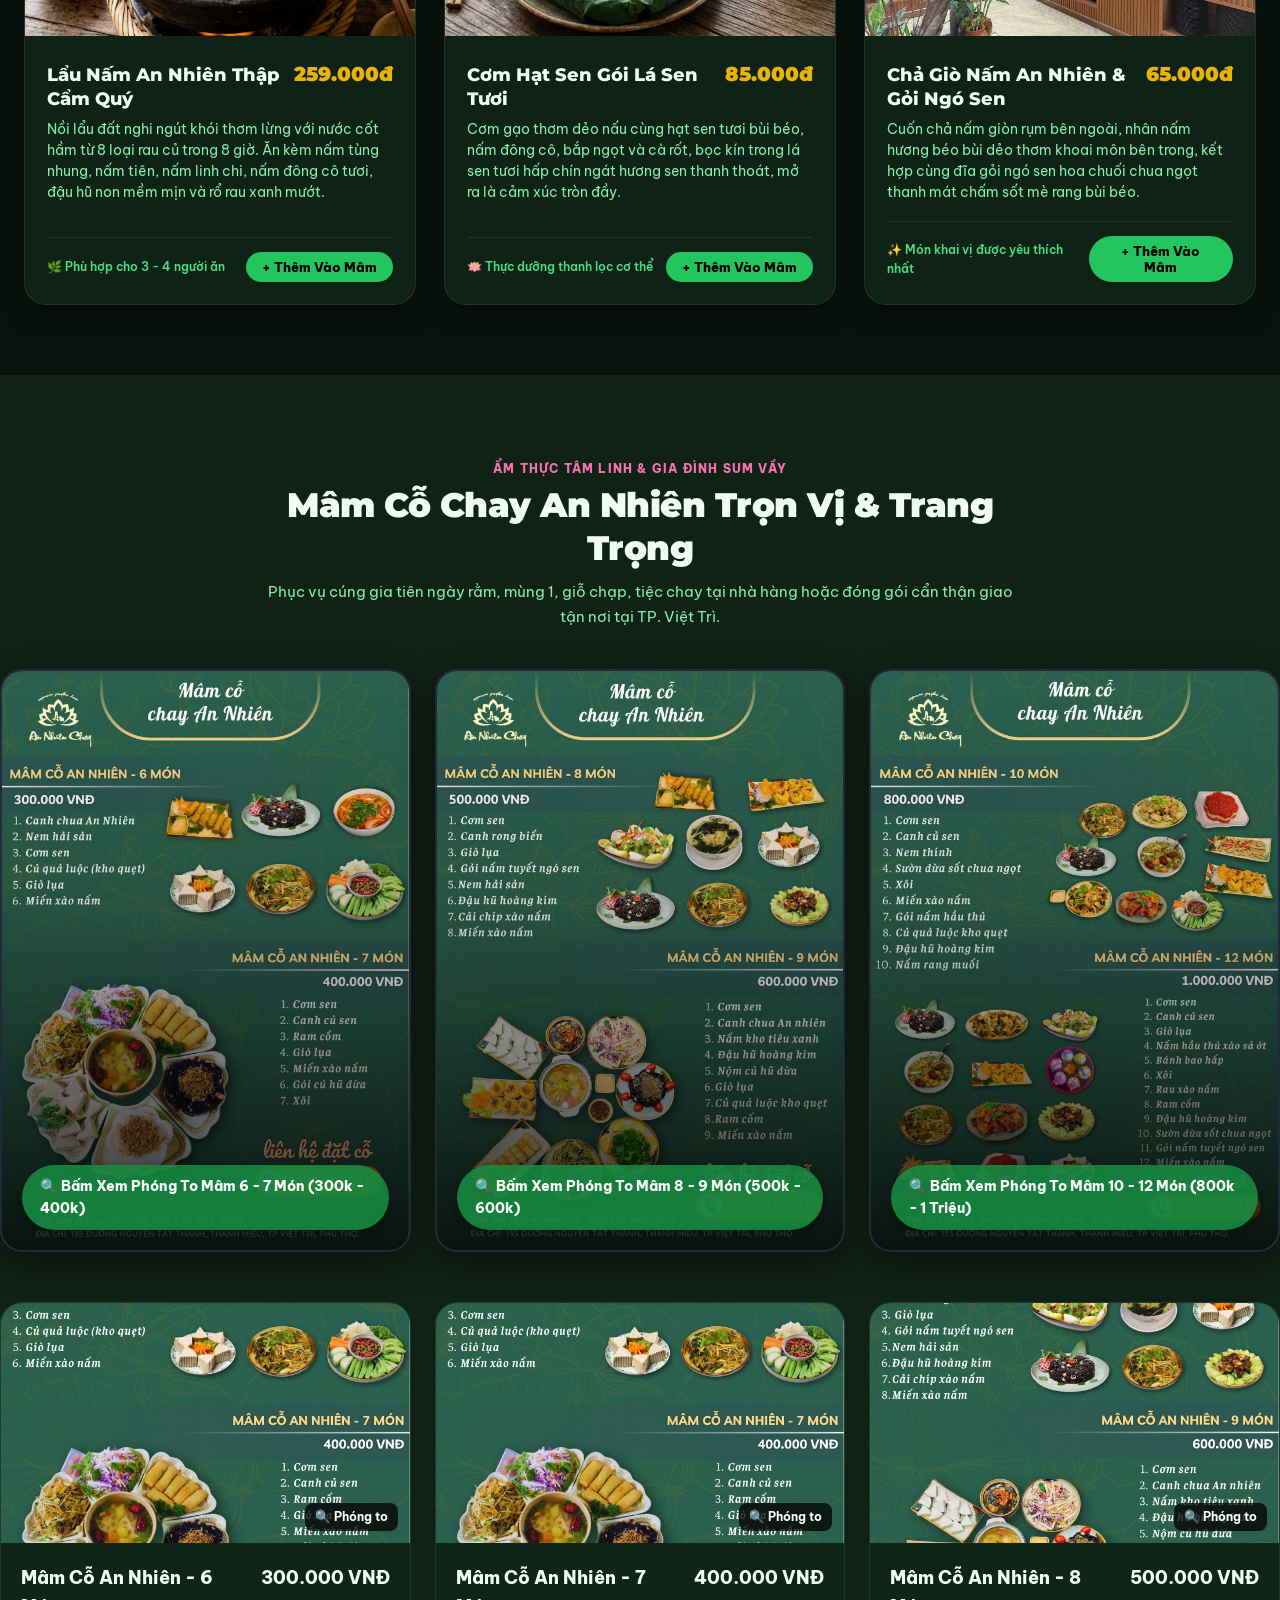
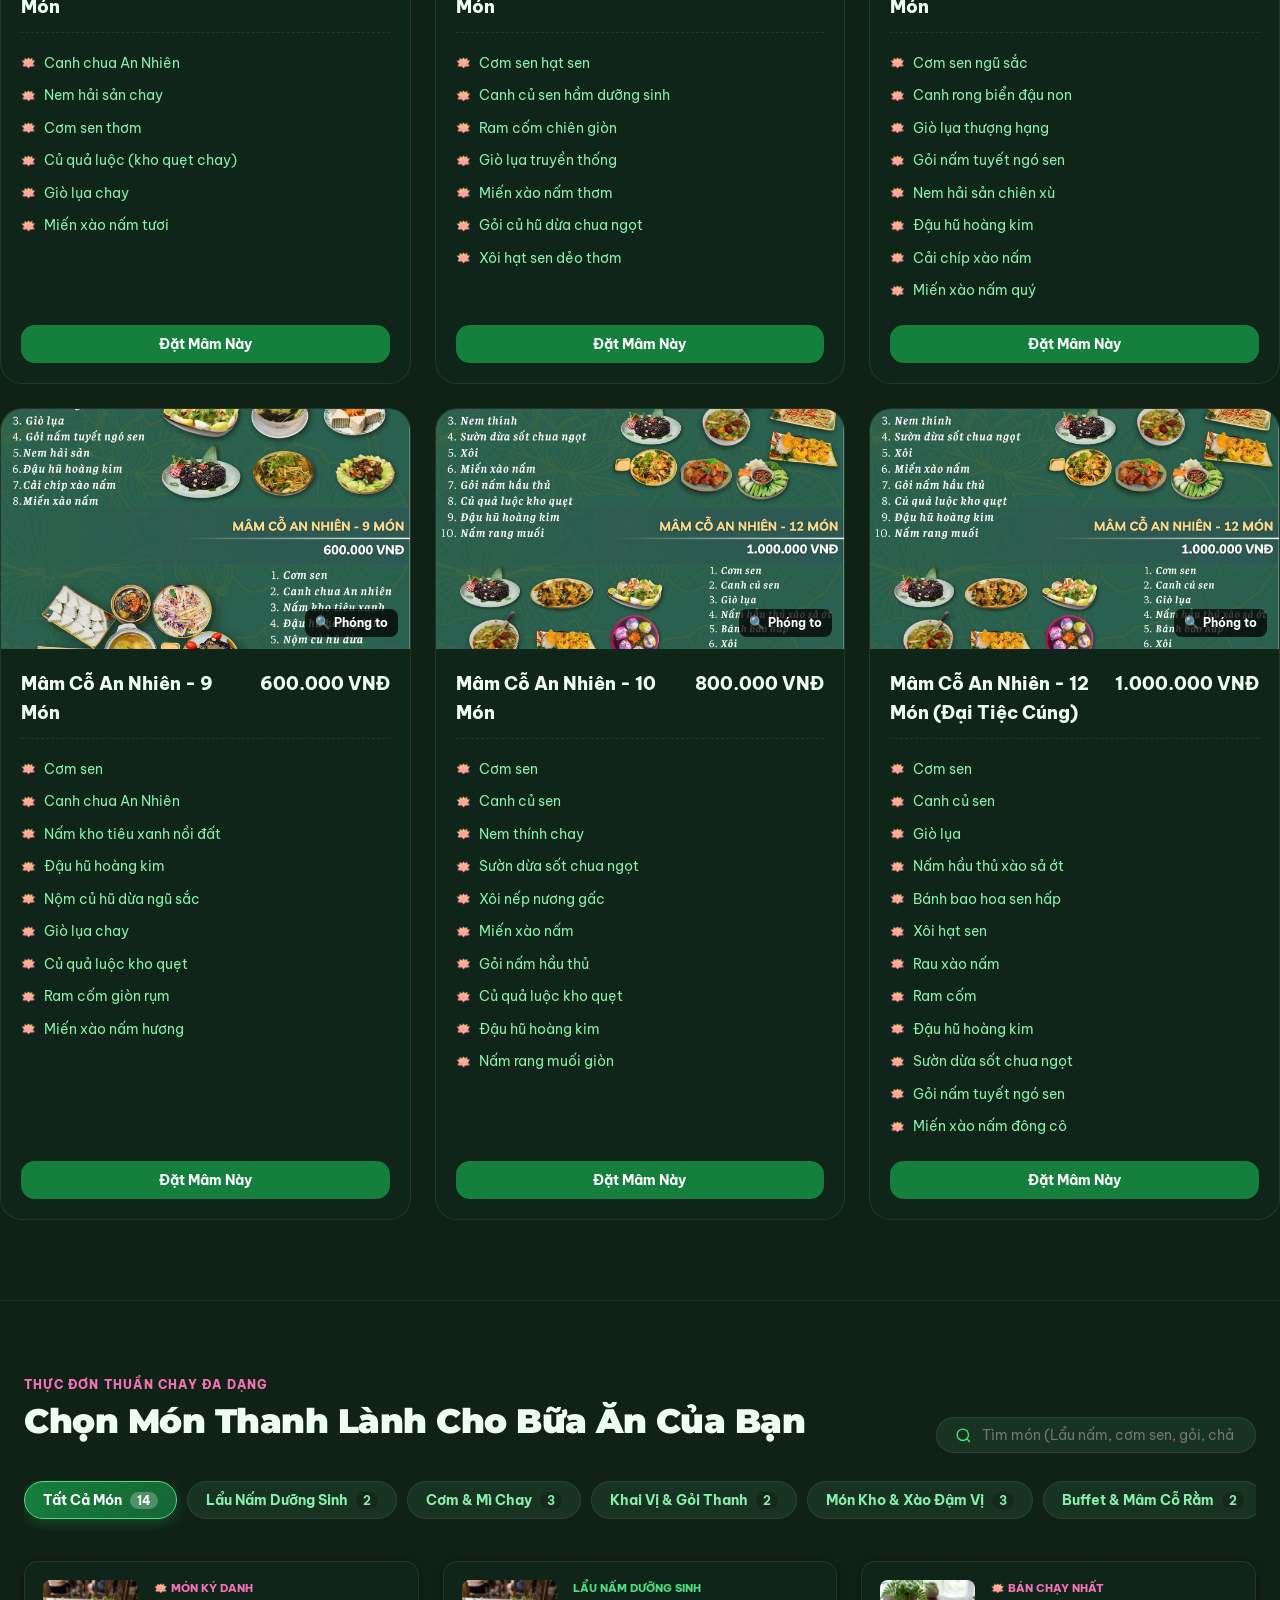
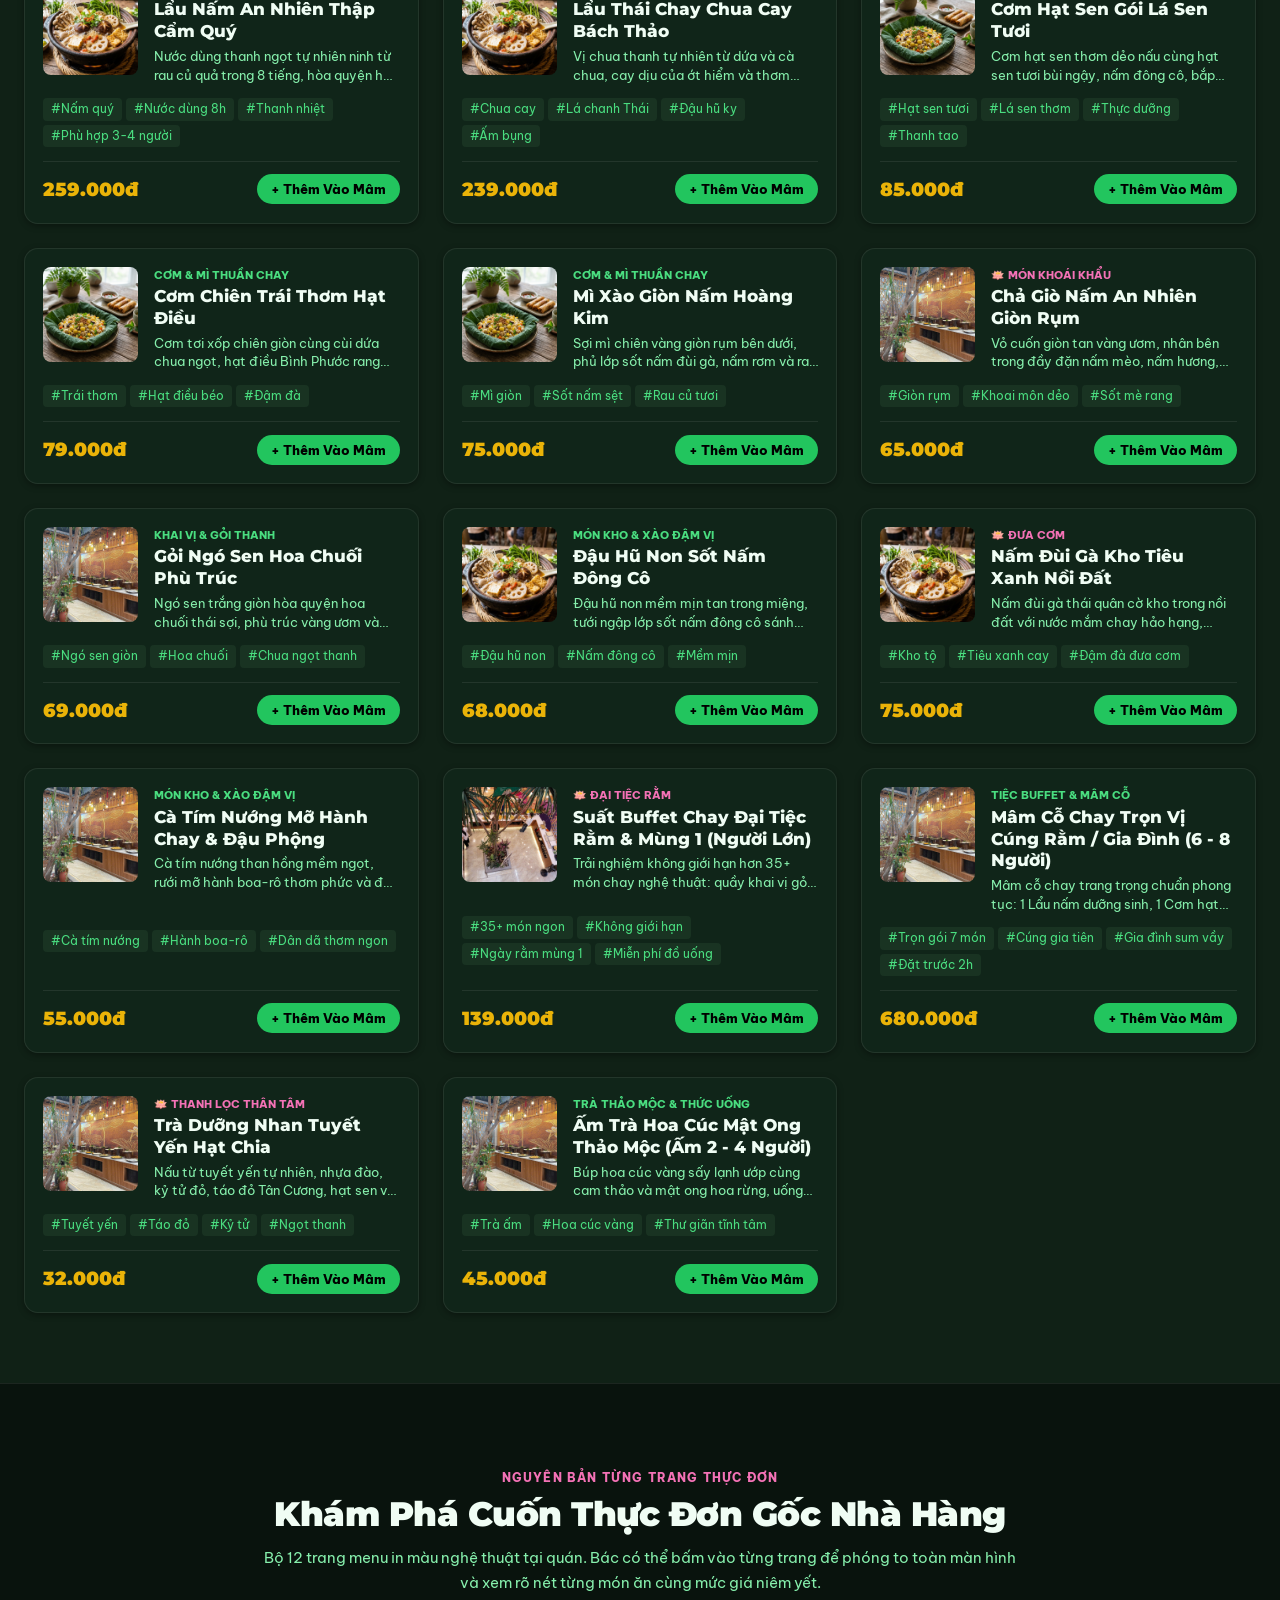
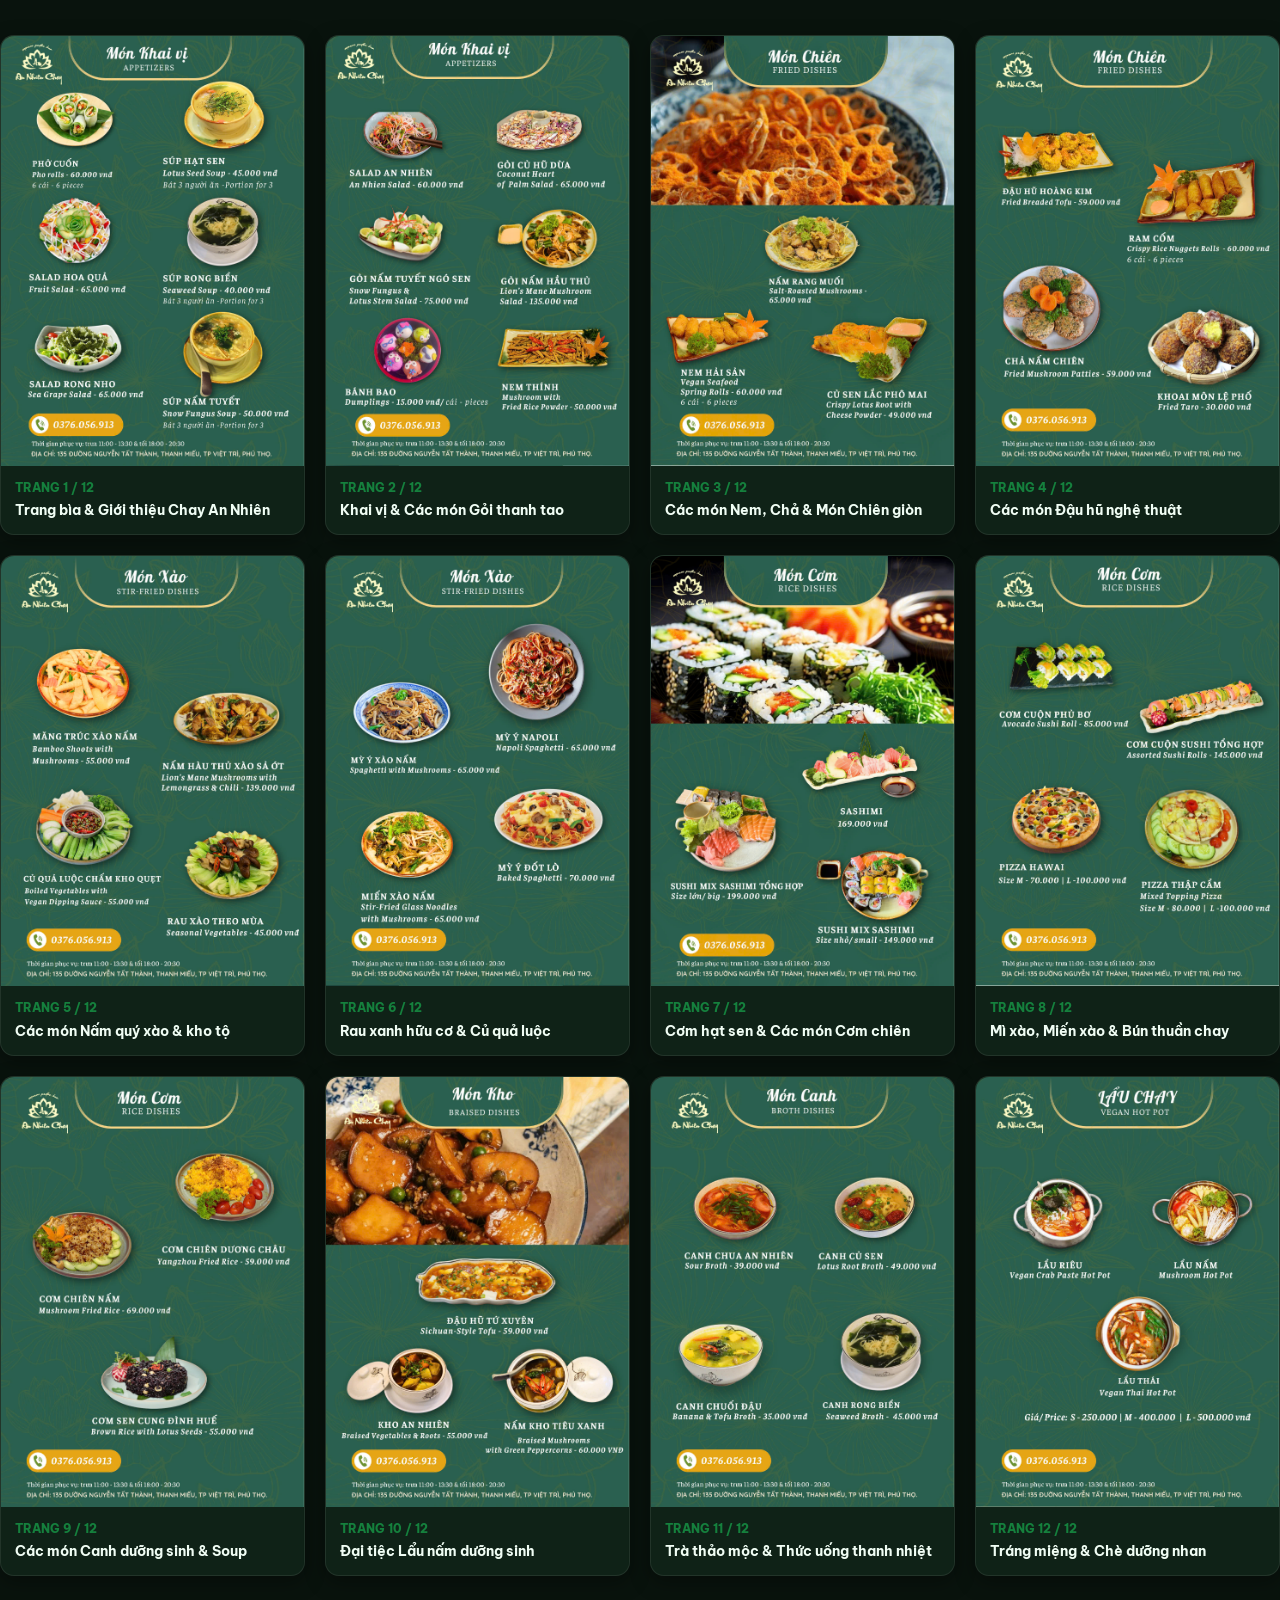
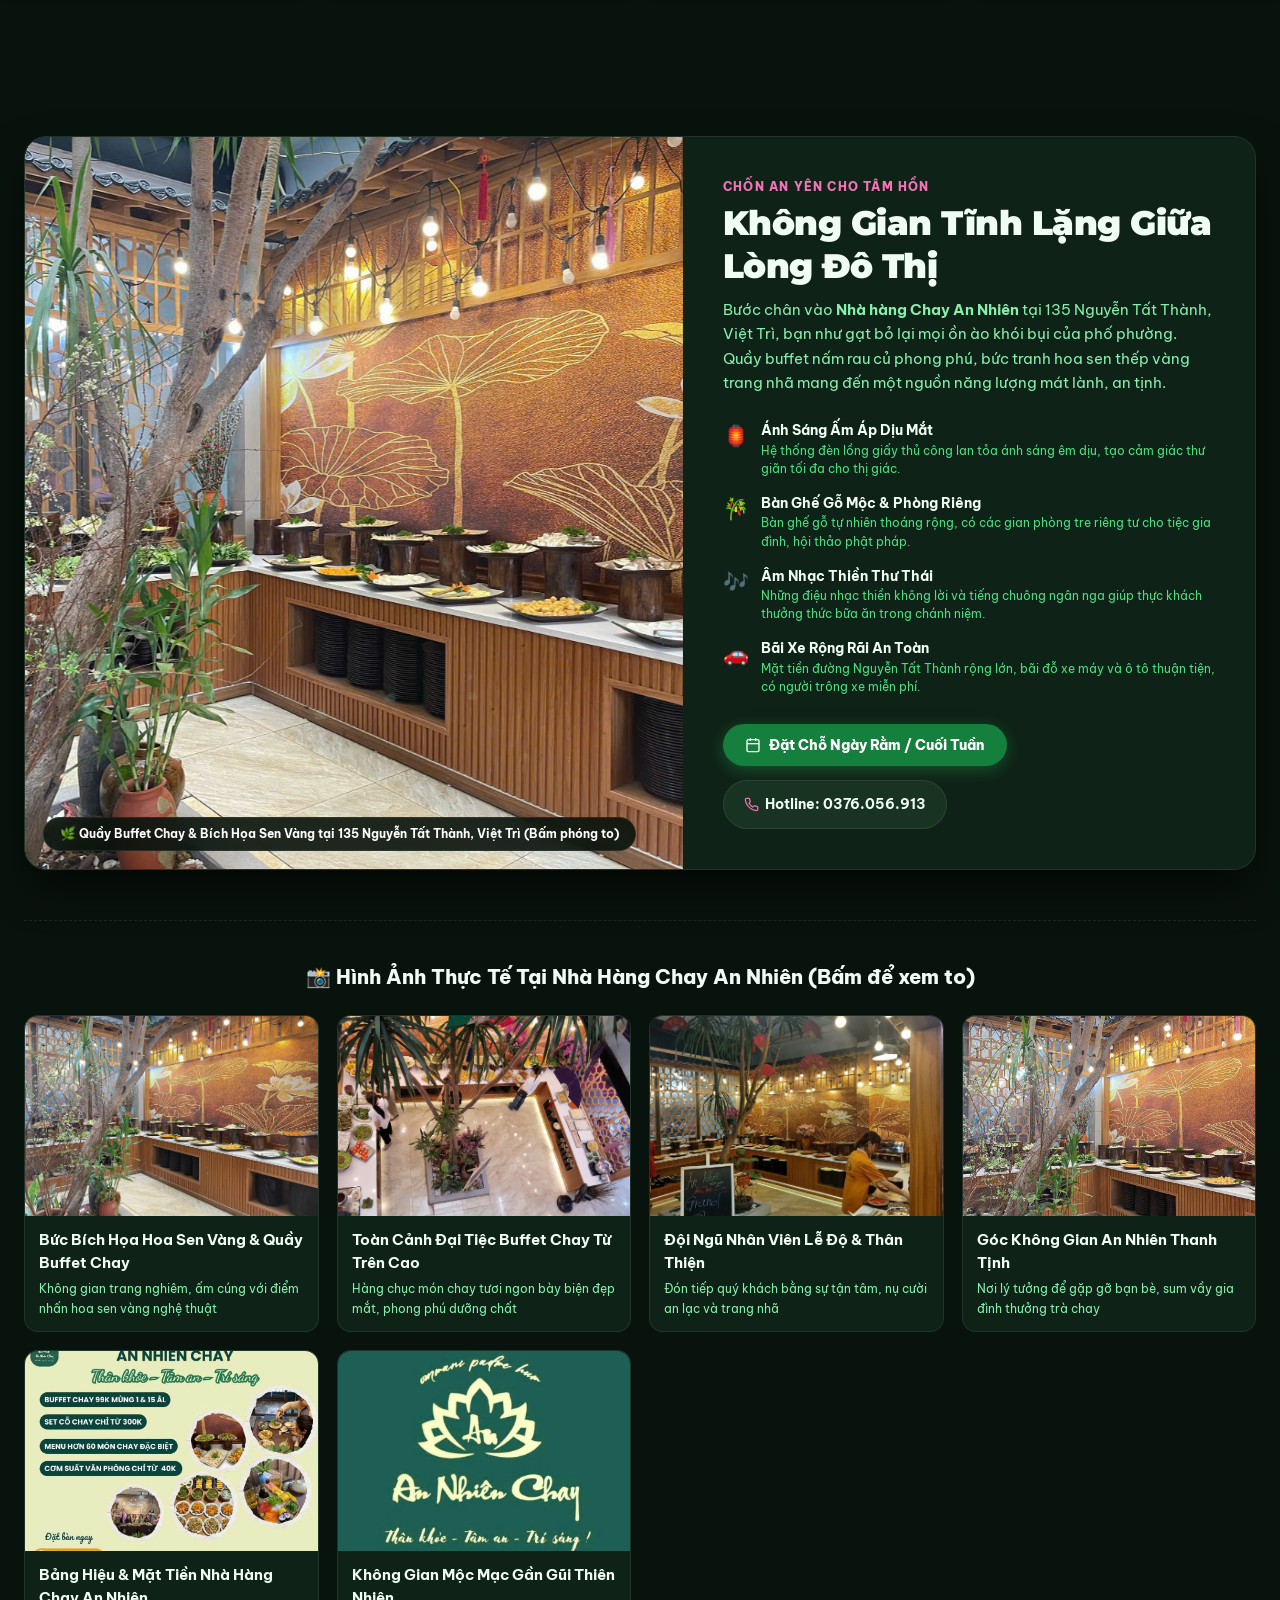
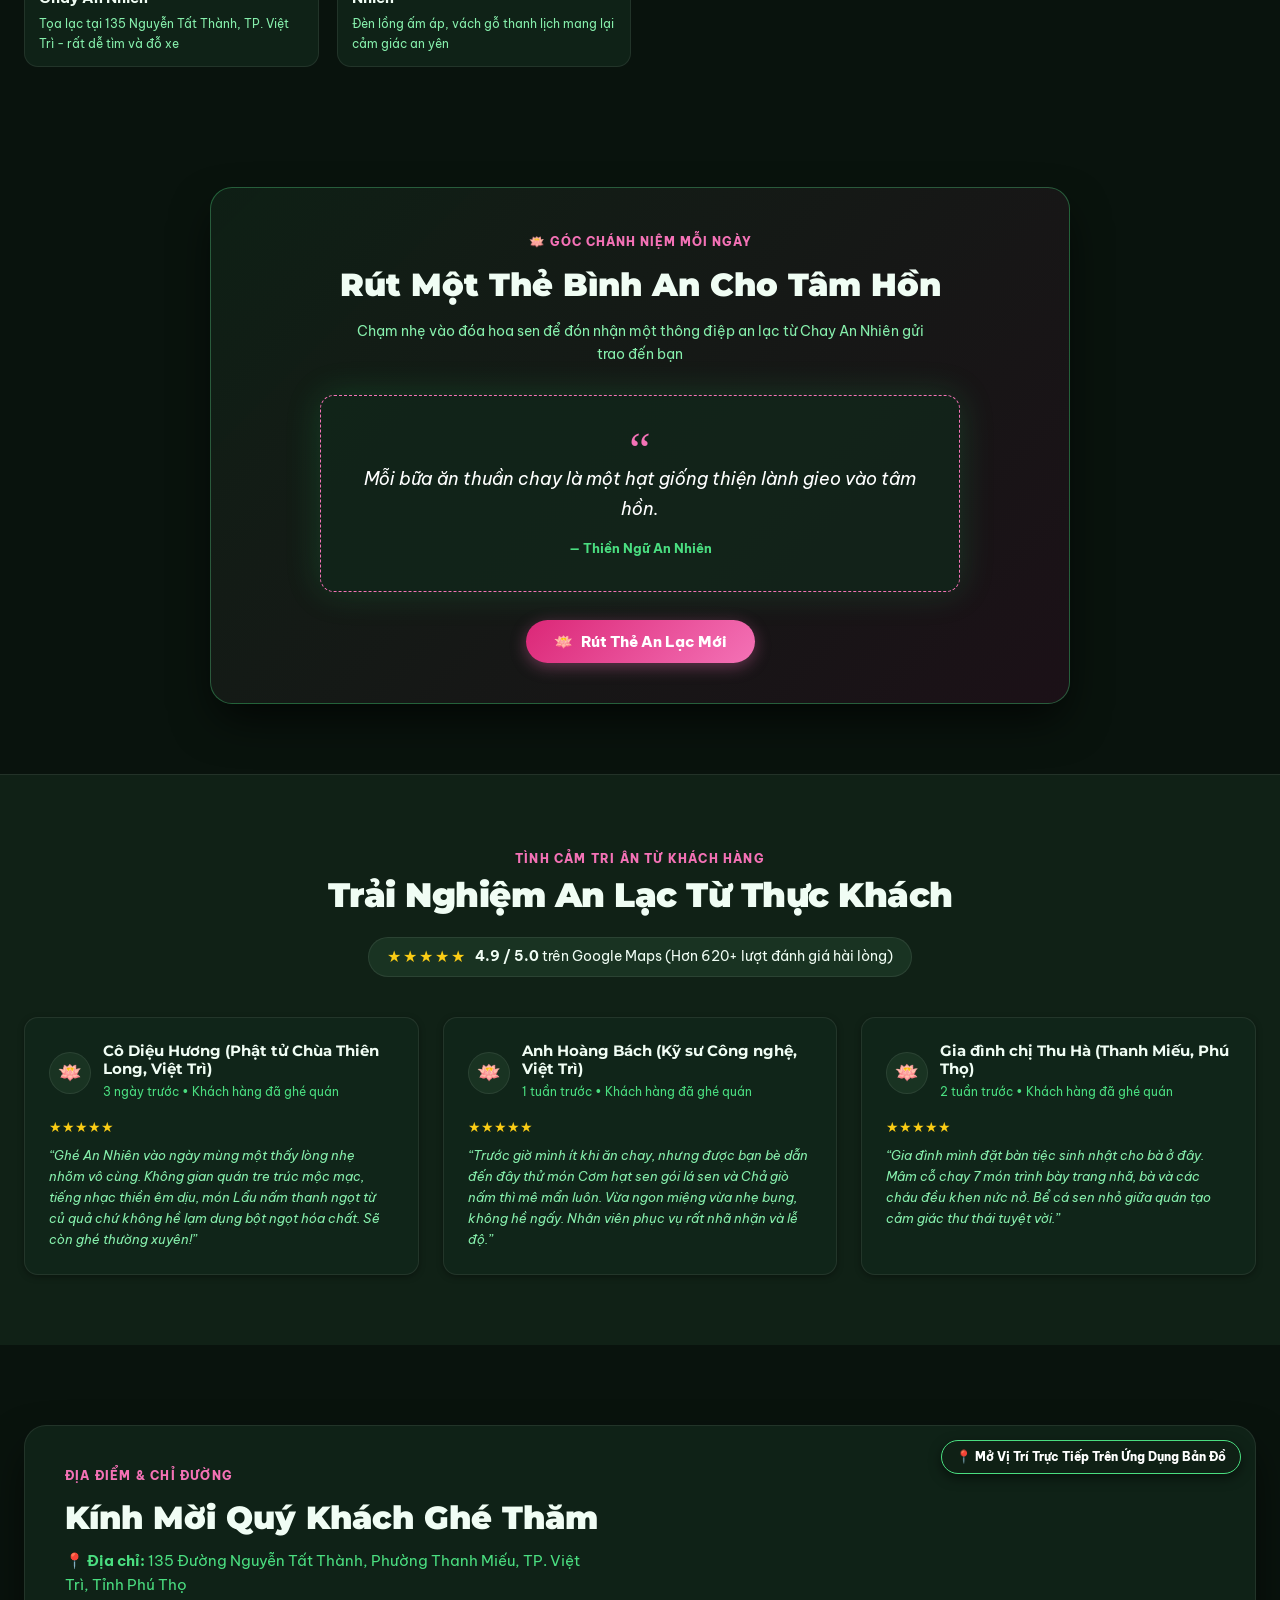
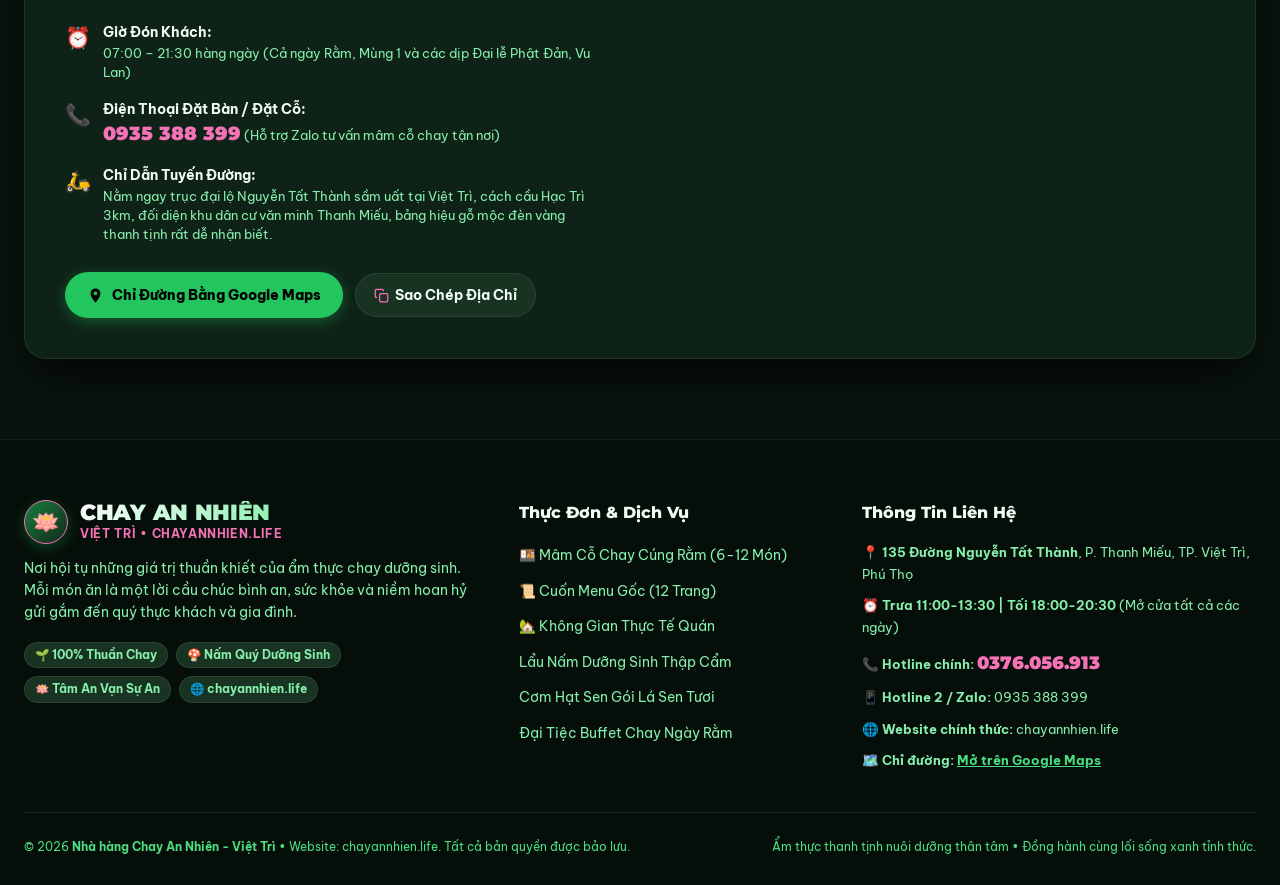
==== commit 1b415df6: "feat: tich hop Tro Ly AI Chay An Nhien (DeepSeek & Google Gemini)" ====
--- a/index.html
+++ b/index.html
@@ -19,6 +19,7 @@
   <link href="https://fonts.googleapis.com/css2?family=Be+Vietnam+Pro:ital,wght@0,300;0,400;0,500;0,600;0,700;0,800;0,900;1,400;1,600;1,700&family=Montserrat:ital,wght@0,500;0,600;0,700;0,800;0,900;1,600;1,700&display=swap" rel="stylesheet">
 
   <link rel="stylesheet" href="style.css">
+  <link rel="stylesheet" href="ai-assistant.css">
 </head>
 <body>
 
@@ -804,5 +805,6 @@
 
   <script src="data.js"></script>
   <script src="app.js"></script>
+  <script src="ai-assistant.js"></script>
 </body>
 </html>
--- a/ai-assistant.css
+++ b/ai-assistant.css
@@ -0,0 +1,578 @@
+/* ==========================================================================
+   AI ASSISTANT CHATBOT (DEEPSEEK & GEMINI) - NHÀ HÀNG CHAY AN NHIÊN
+   Design: Zen Lotus Green, Peaceful Glassmorphism, Theme-Aware
+   ========================================================================== */
+
+/* Floating Launcher Button */
+.ai-fab-launcher {
+  position: fixed;
+  bottom: 24px;
+  right: 24px;
+  z-index: 9990;
+  display: flex;
+  align-items: center;
+  gap: 10px;
+  padding: 12px 20px 12px 14px;
+  background: linear-gradient(135deg, #16a34a 0%, #15803d 50%, #166534 100%);
+  color: #ffffff;
+  border: 1px solid rgba(255, 255, 255, 0.25);
+  border-radius: 9999px;
+  box-shadow: 0 10px 30px rgba(22, 101, 52, 0.45), 0 0 20px rgba(34, 197, 94, 0.3);
+  cursor: pointer;
+  font-family: 'Be Vietnam Pro', sans-serif;
+  font-size: 0.92rem;
+  font-weight: 700;
+  letter-spacing: 0.2px;
+  transition: all 0.3s cubic-bezier(0.16, 1, 0.3, 1);
+  user-select: none;
+}
+
+.ai-fab-launcher:hover {
+  transform: translateY(-4px) scale(1.03);
+  box-shadow: 0 16px 36px rgba(22, 101, 52, 0.6), 0 0 28px rgba(34, 197, 94, 0.45);
+}
+
+.ai-fab-icon-box {
+  position: relative;
+  width: 38px;
+  height: 38px;
+  border-radius: 50%;
+  background: rgba(255, 255, 255, 0.2);
+  display: flex;
+  align-items: center;
+  justify-content: center;
+  font-size: 1.25rem;
+  box-shadow: inset 0 2px 4px rgba(255, 255, 255, 0.3);
+}
+
+.ai-fab-pulse-ring {
+  position: absolute;
+  top: -4px;
+  left: -4px;
+  right: -4px;
+  bottom: -4px;
+  border-radius: 50%;
+  border: 2px solid #86efac;
+  opacity: 0.8;
+  animation: fabZenPulse 2.2s cubic-bezier(0.4, 0, 0.6, 1) infinite;
+}
+
+@keyframes fabZenPulse {
+  0% { transform: scale(0.9); opacity: 0.9; }
+  50% { transform: scale(1.3); opacity: 0; }
+  100% { transform: scale(1.3); opacity: 0; }
+}
+
+.ai-fab-text {
+  display: flex;
+  flex-direction: column;
+  line-height: 1.15;
+  text-align: left;
+}
+
+.ai-fab-title {
+  font-size: 0.92rem;
+  font-weight: 800;
+}
+
+.ai-fab-sub {
+  font-size: 0.72rem;
+  font-weight: 500;
+  opacity: 0.92;
+  color: #dcfce7;
+}
+
+.ai-fab-badge {
+  position: absolute;
+  top: -6px;
+  right: -6px;
+  background: #eab308;
+  color: #14532d;
+  font-size: 0.65rem;
+  font-weight: 800;
+  padding: 3px 7px;
+  border-radius: 9999px;
+  border: 2px solid #ffffff;
+  box-shadow: 0 2px 6px rgba(0, 0, 0, 0.3);
+}
+
+/* Chat Container Window */
+.ai-chat-window {
+  position: fixed;
+  bottom: 88px;
+  right: 24px;
+  width: 410px;
+  max-width: calc(100vw - 32px);
+  height: 620px;
+  max-height: calc(100vh - 110px);
+  background: rgba(15, 23, 19, 0.96);
+  backdrop-filter: blur(20px);
+  -webkit-backdrop-filter: blur(20px);
+  border: 1px solid rgba(34, 197, 94, 0.3);
+  border-radius: 20px;
+  box-shadow: 0 25px 60px -10px rgba(0, 0, 0, 0.7), 0 0 35px rgba(34, 197, 94, 0.2);
+  display: flex;
+  flex-direction: column;
+  z-index: 9995;
+  overflow: hidden;
+  font-family: 'Be Vietnam Pro', sans-serif;
+  color: #f0fdf4;
+  opacity: 0;
+  transform: translateY(20px) scale(0.95);
+  pointer-events: none;
+  transition: all 0.3s cubic-bezier(0.16, 1, 0.3, 1);
+}
+
+.ai-chat-window.open {
+  opacity: 1;
+  transform: translateY(0) scale(1);
+  pointer-events: auto;
+}
+
+/* Header */
+.ai-chat-header {
+  display: flex;
+  align-items: center;
+  justify-content: space-between;
+  padding: 14px 18px;
+  background: linear-gradient(135deg, rgba(20, 83, 45, 0.95) 0%, rgba(15, 23, 19, 0.95) 100%);
+  border-bottom: 1px solid rgba(255, 255, 255, 0.08);
+}
+
+.ai-chat-profile {
+  display: flex;
+  align-items: center;
+  gap: 12px;
+}
+
+.ai-avatar {
+  position: relative;
+  width: 40px;
+  height: 40px;
+  border-radius: 12px;
+  background: linear-gradient(135deg, #22c55e 0%, #15803d 100%);
+  display: flex;
+  align-items: center;
+  justify-content: center;
+  font-size: 1.3rem;
+  box-shadow: 0 4px 12px rgba(22, 101, 52, 0.4);
+}
+
+.ai-online-dot {
+  position: absolute;
+  bottom: -2px;
+  right: -2px;
+  width: 11px;
+  height: 11px;
+  background: #22c55e;
+  border: 2px solid #0f1713;
+  border-radius: 50%;
+}
+
+.ai-profile-meta {
+  display: flex;
+  flex-direction: column;
+}
+
+.ai-title {
+  font-size: 0.96rem;
+  font-weight: 800;
+  color: #ffffff;
+  display: flex;
+  align-items: center;
+  gap: 6px;
+}
+
+.ai-provider-pill {
+  font-size: 0.65rem;
+  font-weight: 700;
+  padding: 2px 7px;
+  border-radius: 9999px;
+  background: rgba(34, 197, 94, 0.2);
+  color: #86efac;
+  border: 1px solid rgba(34, 197, 94, 0.4);
+}
+
+.ai-status-text {
+  font-size: 0.72rem;
+  color: #a7f3d0;
+}
+
+.ai-header-actions {
+  display: flex;
+  align-items: center;
+  gap: 6px;
+}
+
+.ai-icon-btn {
+  background: rgba(255, 255, 255, 0.06);
+  border: 1px solid rgba(255, 255, 255, 0.1);
+  color: #cbd5e1;
+  width: 32px;
+  height: 32px;
+  border-radius: 8px;
+  display: flex;
+  align-items: center;
+  justify-content: center;
+  cursor: pointer;
+  transition: all 0.2s;
+  font-size: 0.9rem;
+}
+
+.ai-icon-btn:hover {
+  background: rgba(34, 197, 94, 0.25);
+  border-color: rgba(34, 197, 94, 0.5);
+  color: #ffffff;
+}
+
+/* Quick Suggestion Chips */
+.ai-chips-bar {
+  padding: 10px 14px;
+  background: rgba(10, 18, 14, 0.7);
+  border-bottom: 1px solid rgba(255, 255, 255, 0.05);
+  display: flex;
+  gap: 6px;
+  overflow-x: auto;
+  scrollbar-width: none;
+}
+.ai-chips-bar::-webkit-scrollbar {
+  display: none;
+}
+
+.ai-chip {
+  flex-shrink: 0;
+  background: rgba(255, 255, 255, 0.05);
+  border: 1px solid rgba(255, 255, 255, 0.12);
+  color: #e2e8f0;
+  font-size: 0.74rem;
+  font-weight: 500;
+  padding: 5px 11px;
+  border-radius: 9999px;
+  cursor: pointer;
+  white-space: nowrap;
+  transition: all 0.2s;
+}
+
+.ai-chip:hover {
+  background: rgba(34, 197, 94, 0.25);
+  border-color: rgba(34, 197, 94, 0.5);
+  color: #86efac;
+}
+
+/* Chat Body / Messages */
+.ai-chat-body {
+  flex: 1;
+  padding: 16px;
+  overflow-y: auto;
+  display: flex;
+  flex-direction: column;
+  gap: 14px;
+  scroll-behavior: smooth;
+}
+
+.ai-msg {
+  display: flex;
+  gap: 10px;
+  max-width: 88%;
+  animation: msgFade 0.25s ease-out;
+}
+
+@keyframes msgFade {
+  from { opacity: 0; transform: translateY(6px); }
+  to { opacity: 1; transform: translateY(0); }
+}
+
+.ai-msg.user {
+  align-self: flex-end;
+  flex-direction: row-reverse;
+}
+
+.ai-msg.bot {
+  align-self: flex-start;
+}
+
+.ai-msg-avatar {
+  width: 28px;
+  height: 28px;
+  border-radius: 8px;
+  background: linear-gradient(135deg, #16a34a, #15803d);
+  display: flex;
+  align-items: center;
+  justify-content: center;
+  font-size: 0.85rem;
+  flex-shrink: 0;
+  margin-top: 2px;
+}
+
+.ai-msg-bubble {
+  padding: 11px 14px;
+  border-radius: 14px;
+  font-size: 0.88rem;
+  line-height: 1.55;
+  word-break: break-word;
+}
+
+.ai-msg.user .ai-msg-bubble {
+  background: linear-gradient(135deg, #16a34a 0%, #15803d 100%);
+  color: #ffffff;
+  border-bottom-right-radius: 4px;
+  box-shadow: 0 4px 14px rgba(22, 101, 52, 0.3);
+}
+
+.ai-msg.bot .ai-msg-bubble {
+  background: rgba(20, 35, 27, 0.85);
+  border: 1px solid rgba(255, 255, 255, 0.08);
+  color: #f0fdf4;
+  border-bottom-left-radius: 4px;
+  box-shadow: 0 4px 14px rgba(0, 0, 0, 0.2);
+}
+
+.ai-msg.bot .ai-msg-bubble strong {
+  color: #facc15;
+}
+
+.ai-msg.bot .ai-msg-bubble ul {
+  margin: 6px 0;
+  padding-left: 18px;
+}
+
+.ai-msg.bot .ai-msg-bubble li {
+  margin-bottom: 4px;
+}
+
+.ai-msg.bot .ai-msg-bubble a {
+  color: #4ade80;
+  text-decoration: underline;
+}
+
+/* Typing Indicator */
+.ai-typing-indicator {
+  display: flex;
+  align-items: center;
+  gap: 4px;
+  padding: 12px 16px;
+  background: rgba(20, 35, 27, 0.7);
+  border: 1px solid rgba(255, 255, 255, 0.06);
+  border-radius: 14px;
+  width: fit-content;
+  border-bottom-left-radius: 4px;
+}
+
+.ai-typing-dot {
+  width: 6px;
+  height: 6px;
+  border-radius: 50%;
+  background: #22c55e;
+  animation: typingZenBounce 1.4s infinite ease-in-out;
+}
+
+.ai-typing-dot:nth-child(2) { animation-delay: 0.2s; }
+.ai-typing-dot:nth-child(3) { animation-delay: 0.4s; }
+
+@keyframes typingZenBounce {
+  0%, 80%, 100% { transform: translateY(0); opacity: 0.4; }
+  40% { transform: translateY(-6px); opacity: 1; }
+}
+
+/* Chat Input Bar */
+.ai-chat-footer {
+  padding: 12px 14px;
+  background: rgba(10, 18, 14, 0.95);
+  border-top: 1px solid rgba(255, 255, 255, 0.08);
+}
+
+.ai-input-form {
+  display: flex;
+  align-items: center;
+  gap: 8px;
+  background: rgba(20, 35, 27, 0.7);
+  border: 1px solid rgba(255, 255, 255, 0.12);
+  border-radius: 12px;
+  padding: 6px 8px 6px 14px;
+  transition: all 0.2s;
+}
+
+.ai-input-form:focus-within {
+  border-color: #22c55e;
+  box-shadow: 0 0 0 2px rgba(34, 197, 94, 0.25);
+  background: rgba(20, 35, 27, 0.95);
+}
+
+.ai-input-field {
+  flex: 1;
+  background: transparent;
+  border: none;
+  outline: none;
+  color: #ffffff;
+  font-family: inherit;
+  font-size: 0.88rem;
+  line-height: 1.4;
+  resize: none;
+  max-height: 80px;
+}
+
+.ai-input-field::placeholder {
+  color: #6ee7b7;
+  opacity: 0.6;
+}
+
+.ai-send-btn {
+  background: linear-gradient(135deg, #16a34a 0%, #15803d 100%);
+  border: none;
+  color: #ffffff;
+  width: 36px;
+  height: 36px;
+  border-radius: 10px;
+  display: flex;
+  align-items: center;
+  justify-content: center;
+  cursor: pointer;
+  transition: all 0.2s;
+  flex-shrink: 0;
+}
+
+.ai-send-btn:hover:not(:disabled) {
+  transform: scale(1.05);
+  background: linear-gradient(135deg, #15803d 0%, #166534 100%);
+}
+
+.ai-send-btn:disabled {
+  opacity: 0.4;
+  cursor: not-allowed;
+}
+
+.ai-footer-note {
+  font-size: 0.65rem;
+  color: #6ee7b7;
+  opacity: 0.7;
+  text-align: center;
+  margin-top: 6px;
+}
+
+/* Settings Modal */
+.ai-settings-overlay {
+  position: absolute;
+  top: 0;
+  left: 0;
+  right: 0;
+  bottom: 0;
+  background: rgba(10, 18, 14, 0.92);
+  backdrop-filter: blur(10px);
+  z-index: 10;
+  display: none;
+  flex-direction: column;
+  padding: 20px;
+  animation: fadeIn 0.2s ease-out;
+}
+
+.ai-settings-overlay.open {
+  display: flex;
+}
+
+.ai-settings-header {
+  display: flex;
+  align-items: center;
+  justify-content: space-between;
+  margin-bottom: 16px;
+}
+
+.ai-settings-header h4 {
+  font-size: 1rem;
+  font-weight: 800;
+  color: #f0fdf4;
+  display: flex;
+  align-items: center;
+  gap: 6px;
+}
+
+.ai-settings-body {
+  display: flex;
+  flex-direction: column;
+  gap: 14px;
+  overflow-y: auto;
+  flex: 1;
+}
+
+.ai-setting-group {
+  display: flex;
+  flex-direction: column;
+  gap: 6px;
+}
+
+.ai-setting-group label {
+  font-size: 0.78rem;
+  font-weight: 700;
+  color: #a7f3d0;
+}
+
+.ai-setting-select,
+.ai-setting-input {
+  background: rgba(20, 35, 27, 0.9);
+  border: 1px solid rgba(255, 255, 255, 0.15);
+  border-radius: 8px;
+  padding: 8px 12px;
+  color: #f0fdf4;
+  font-family: inherit;
+  font-size: 0.82rem;
+  outline: none;
+}
+
+.ai-setting-select:focus,
+.ai-setting-input:focus {
+  border-color: #22c55e;
+}
+
+.ai-setting-help {
+  font-size: 0.7rem;
+  color: #6ee7b7;
+  opacity: 0.8;
+  line-height: 1.35;
+}
+
+.ai-settings-footer {
+  display: flex;
+  gap: 10px;
+  margin-top: 14px;
+}
+
+.ai-btn-save {
+  flex: 1;
+  background: #16a34a;
+  color: #ffffff;
+  border: none;
+  padding: 10px;
+  border-radius: 8px;
+  font-weight: 700;
+  cursor: pointer;
+  font-size: 0.82rem;
+}
+
+.ai-btn-reset {
+  background: rgba(255, 255, 255, 0.1);
+  color: #cbd5e1;
+  border: 1px solid rgba(255, 255, 255, 0.15);
+  padding: 10px 14px;
+  border-radius: 8px;
+  font-weight: 600;
+  cursor: pointer;
+  font-size: 0.82rem;
+}
+
+/* Mobile Responsiveness */
+@media (max-width: 480px) {
+  .ai-fab-launcher {
+    bottom: 16px;
+    right: 16px;
+    padding: 10px 16px 10px 12px;
+  }
+  .ai-chat-window {
+    bottom: 0;
+    right: 0;
+    width: 100vw;
+    max-width: 100vw;
+    height: 100vh;
+    max-height: 100vh;
+    border-radius: 0;
+    border: none;
+  }
+}
